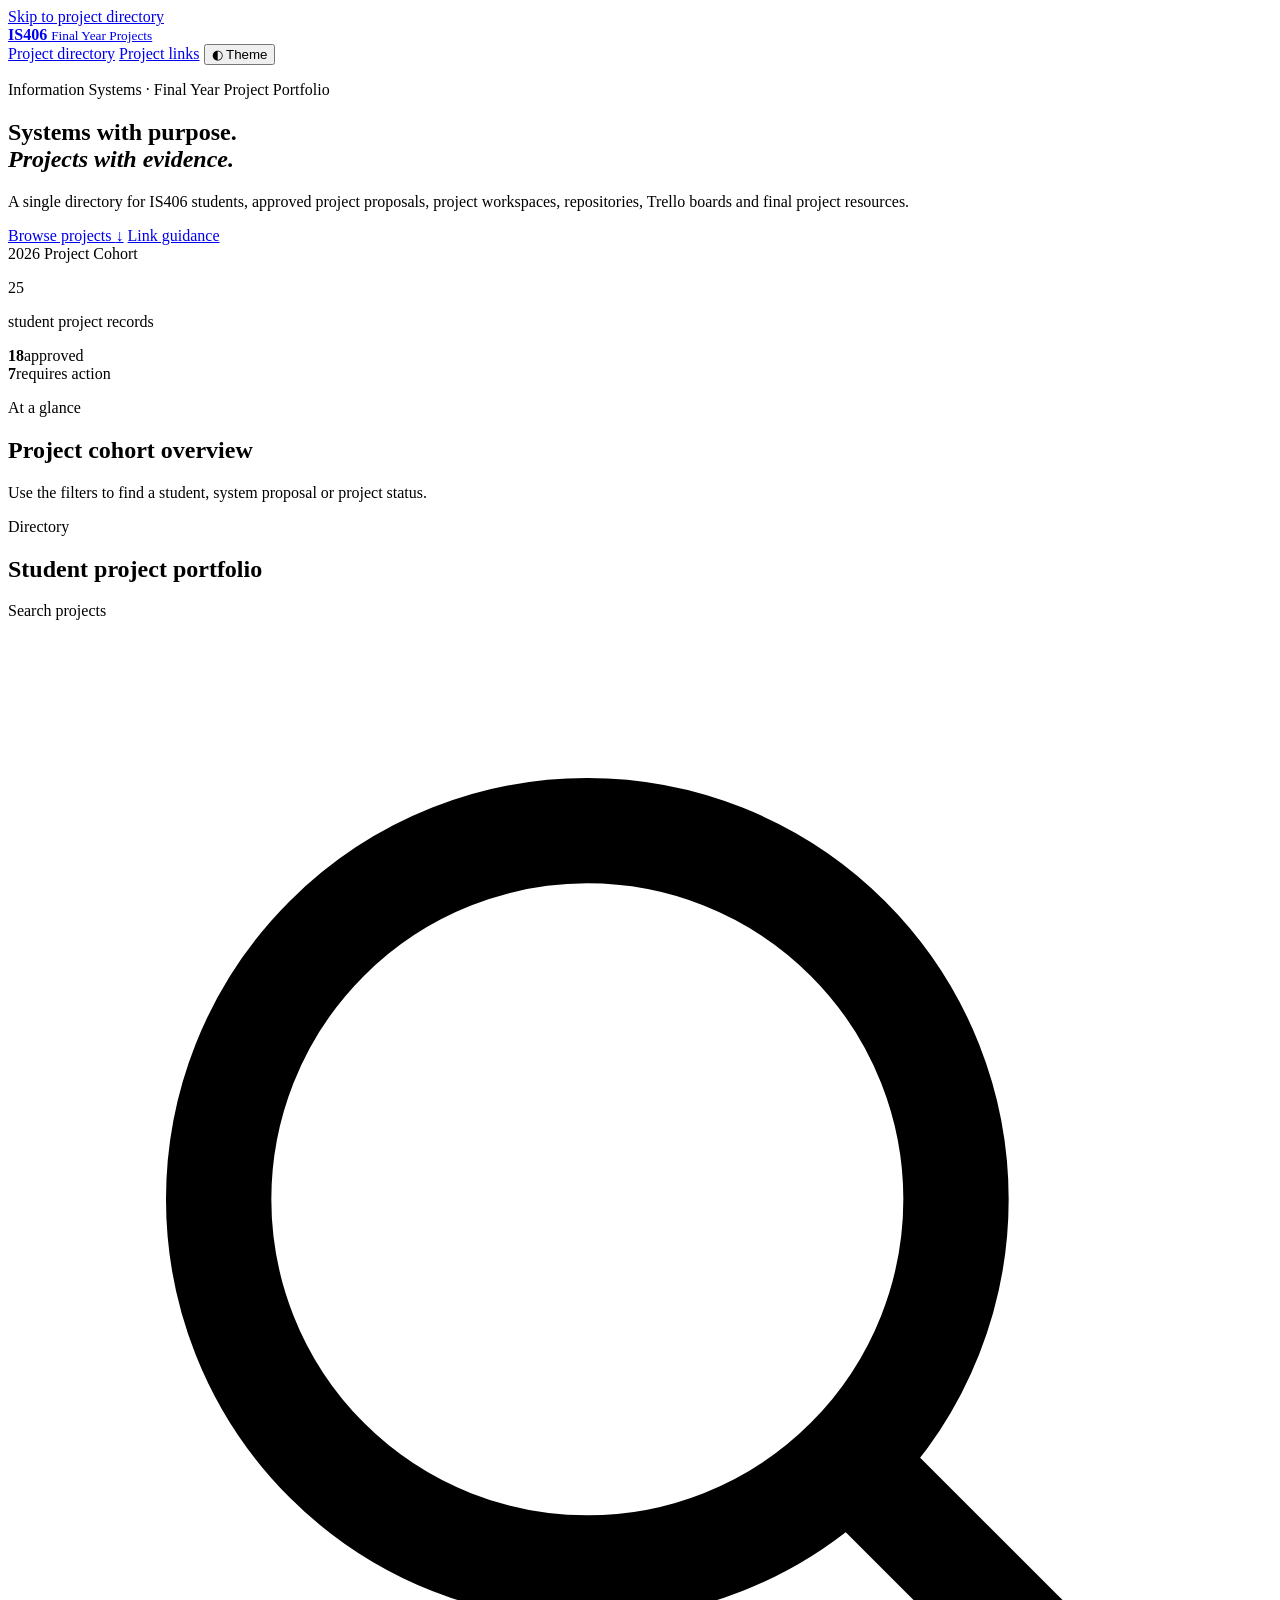
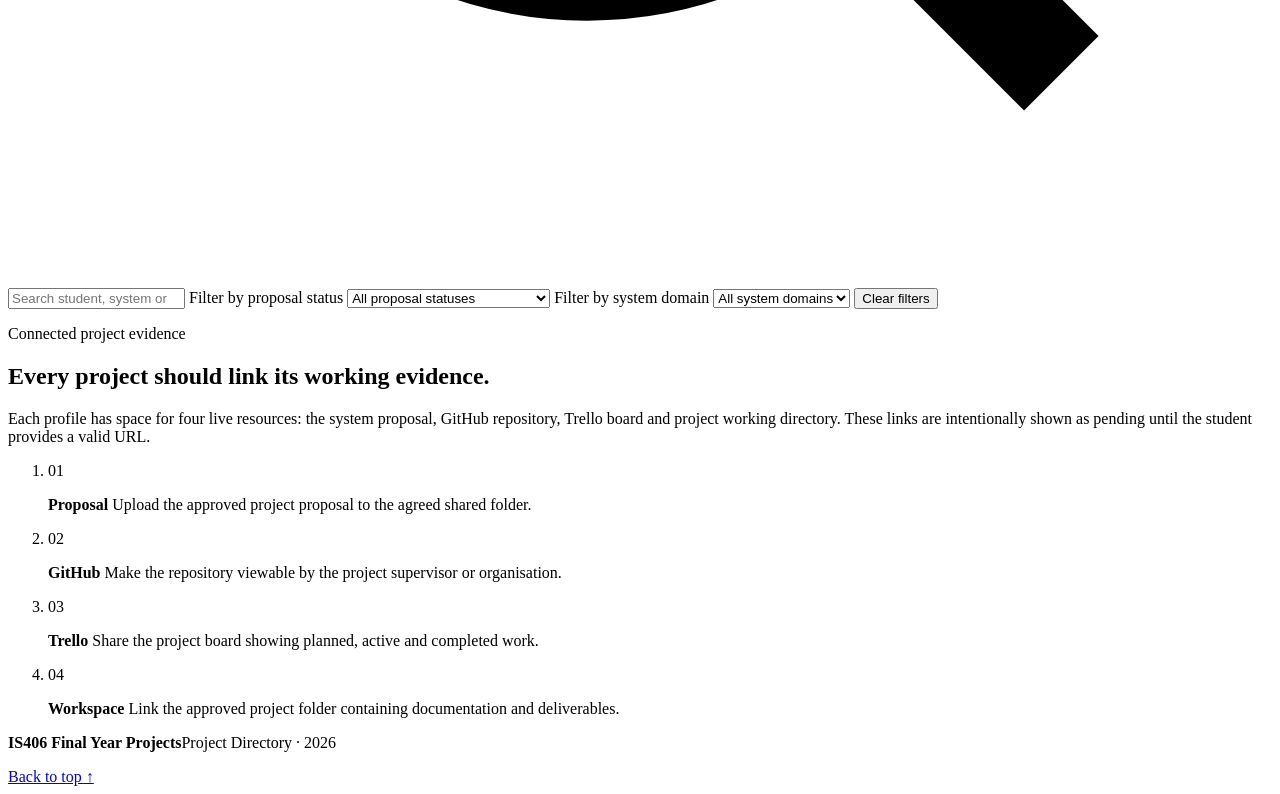
==== index.html @ 3a895352 "Add files via upload" ====
<!doctype html>
<html lang="en">
<head>
  <meta charset="utf-8">
  <meta name="viewport" content="width=device-width, initial-scale=1">
  <meta name="description" content="IS406 Final Year Project Directory — student systems, proposals, repositories and project workspaces.">
  <meta name="theme-color" content="#062b5c">
  <title>IS406 Final Year Projects | Project Directory</title>
  <link rel="stylesheet" href="assets/styles.css">
</head>
<body>
  <a class="skip-link" href="#directory">Skip to project directory</a>

  <header class="site-header" id="top">
    <div class="shell nav-wrap">
      <a class="brand" href="#top" aria-label="IS406 Final Year Projects home">
        <span class="brand-mark" aria-hidden="true"><span></span><span></span><span></span></span>
        <span>
          <strong>IS406</strong>
          <small>Final Year Projects</small>
        </span>
      </a>
      <nav class="nav-links" aria-label="Primary navigation">
        <a href="#directory">Project directory</a>
        <a href="#how-it-works">Project links</a>
        <button class="theme-toggle" id="themeToggle" type="button" aria-label="Switch colour theme" title="Switch colour theme">
          <span class="theme-icon" aria-hidden="true">◐</span>
          <span class="theme-label">Theme</span>
        </button>
      </nav>
    </div>
  </header>

  <main>
    <section class="hero">
      <div class="shell hero-grid">
        <div class="hero-copy">
          <p class="eyebrow">Information Systems · Final Year Project Portfolio</p>
          <h1>Systems with purpose.<br><em>Projects with evidence.</em></h1>
          <p class="hero-text">A single directory for IS406 students, approved project proposals, project workspaces, repositories, Trello boards and final project resources.</p>
          <div class="hero-actions">
            <a class="button button-primary" href="#directory">Browse projects <span aria-hidden="true">↓</span></a>
            <a class="button button-quiet" href="#how-it-works">Link guidance</a>
          </div>
        </div>
        <aside class="hero-panel" aria-label="Directory overview">
          <div class="hero-panel-top">
            <span class="pulse" aria-hidden="true"></span>
            <span>2026 Project Cohort</span>
          </div>
          <p class="hero-number" id="heroTotal">25</p>
          <p class="hero-panel-label">student project records</p>
          <div class="hero-panel-rule"></div>
          <div class="hero-mini-stats">
            <div><strong id="heroApproved">18</strong><span>approved</span></div>
            <div><strong id="heroAction">7</strong><span>requires action</span></div>
          </div>
        </aside>
      </div>
    </section>

    <section class="overview shell" aria-labelledby="overview-heading">
      <div class="section-heading compact-heading">
        <div>
          <p class="eyebrow">At a glance</p>
          <h2 id="overview-heading">Project cohort overview</h2>
        </div>
        <p>Use the filters to find a student, system proposal or project status.</p>
      </div>
      <div class="stat-grid" id="statGrid"></div>
    </section>

    <section class="directory-section" id="directory" aria-labelledby="directory-heading">
      <div class="shell">
        <div class="section-heading">
          <div>
            <p class="eyebrow">Directory</p>
            <h2 id="directory-heading">Student project portfolio</h2>
          </div>
          <p id="resultCount" aria-live="polite"></p>
        </div>

        <div class="controls" role="search" aria-label="Search and filter projects">
          <label class="search-field" for="searchInput">
            <span class="sr-only">Search projects</span>
            <svg aria-hidden="true" viewBox="0 0 24 24" fill="none" stroke="currentColor" stroke-width="2"><circle cx="11" cy="11" r="7"></circle><path d="m20 20-4-4"></path></svg>
            <input id="searchInput" type="search" placeholder="Search student, system or organisation…" autocomplete="off">
          </label>
          <label class="select-field" for="statusFilter">
            <span class="sr-only">Filter by proposal status</span>
            <select id="statusFilter">
              <option value="all">All proposal statuses</option>
              <option value="Approved">Approved</option>
              <option value="Approved · scope confirmation">Approved · scope confirmation</option>
              <option value="Clarification required">Clarification required</option>
              <option value="Reassigned">Reassigned</option>
              <option value="New topic required">New topic required</option>
            </select>
          </label>
          <label class="select-field" for="domainFilter">
            <span class="sr-only">Filter by system domain</span>
            <select id="domainFilter"><option value="all">All system domains</option></select>
          </label>
          <button class="clear-button" type="button" id="clearFilters">Clear filters</button>
        </div>

        <div class="project-grid" id="projectGrid"></div>
        <div class="empty-state" id="emptyState" hidden>
          <div aria-hidden="true">⌕</div>
          <h3>No projects found</h3>
          <p>Try changing your search or clearing the filters.</p>
          <button class="button button-primary" type="button" id="emptyClear">Clear filters</button>
        </div>
      </div>
    </section>

    <section class="link-guidance" id="how-it-works" aria-labelledby="links-heading">
      <div class="shell guidance-grid">
        <div>
          <p class="eyebrow">Connected project evidence</p>
          <h2 id="links-heading">Every project should link its working evidence.</h2>
          <p>Each profile has space for four live resources: the system proposal, GitHub repository, Trello board and project working directory. These links are intentionally shown as pending until the student provides a valid URL.</p>
        </div>
        <ol class="guidance-steps">
          <li><span>01</span><p><strong>Proposal</strong> Upload the approved project proposal to the agreed shared folder.</p></li>
          <li><span>02</span><p><strong>GitHub</strong> Make the repository viewable by the project supervisor or organisation.</p></li>
          <li><span>03</span><p><strong>Trello</strong> Share the project board showing planned, active and completed work.</p></li>
          <li><span>04</span><p><strong>Workspace</strong> Link the approved project folder containing documentation and deliverables.</p></li>
        </ol>
      </div>
    </section>
  </main>

  <footer class="site-footer">
    <div class="shell footer-wrap">
      <p><strong>IS406 Final Year Projects</strong><span>Project Directory · 2026</span></p>
      <a href="#top">Back to top ↑</a>
    </div>
  </footer>

  <dialog class="project-dialog" id="projectDialog" aria-labelledby="dialogTitle">
    <div class="dialog-topbar">
      <button class="dialog-close" id="closeDialog" type="button" aria-label="Close project details">×</button>
    </div>
    <div id="dialogContent"></div>
  </dialog>

  <template id="projectCardTemplate">
    <article class="project-card">
      <div class="card-topline">
        <span class="status-badge"></span>
        <span class="project-domain"></span>
      </div>
      <div class="card-body">
        <p class="student-name"></p>
        <h3 class="project-title"></h3>
        <p class="project-summary"></p>
      </div>
      <div class="card-footer">
        <div class="resource-state"><span class="resource-dot"></span><span class="resource-text"></span></div>
        <button class="project-open" type="button">View project <span aria-hidden="true">→</span></button>
      </div>
    </article>
  </template>

  <script src="assets/projects.js"></script>
  <script src="assets/app.js"></script>
</body>
</html>
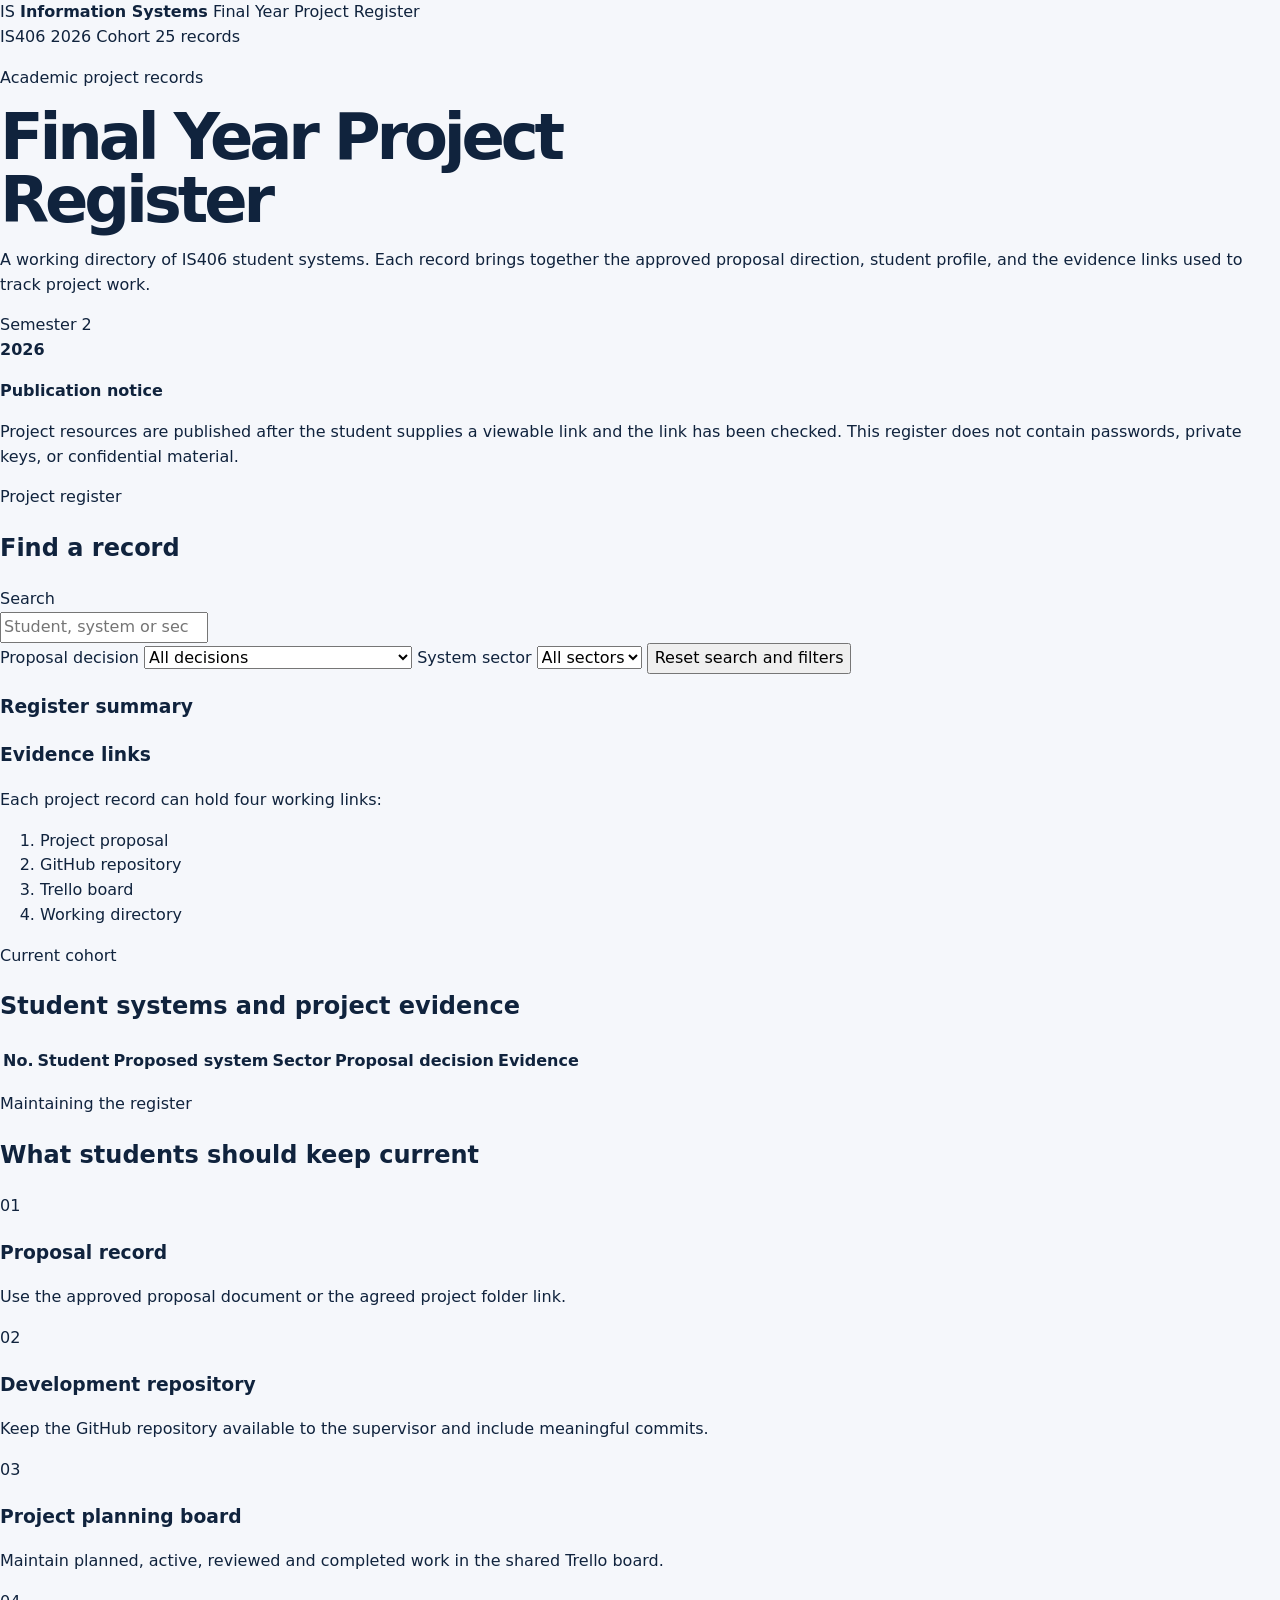
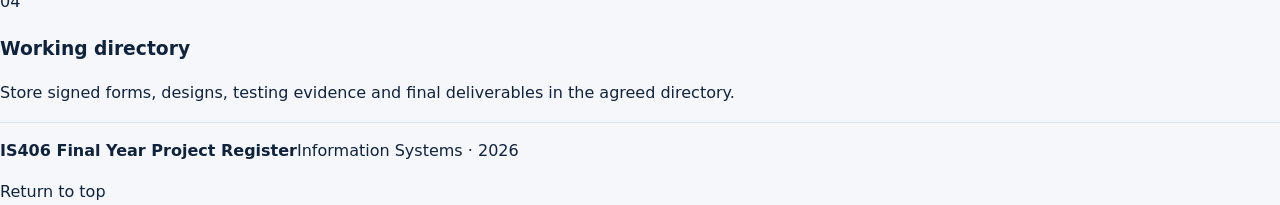
==== commit b634f7a4: "Add files via upload" ====
--- a/index.html
+++ b/index.html
@@ -3,164 +3,183 @@
 <head>
   <meta charset="utf-8">
   <meta name="viewport" content="width=device-width, initial-scale=1">
-  <meta name="description" content="IS406 Final Year Project Directory — student systems, proposals, repositories and project workspaces.">
-  <meta name="theme-color" content="#062b5c">
-  <title>IS406 Final Year Projects | Project Directory</title>
+  <meta name="description" content="IS406 Final Year Project Register — student project proposals, repositories, project boards and working directories.">
+  <meta name="theme-color" content="#12324a">
+  <title>IS406 Final Year Project Register | 2026</title>
   <link rel="stylesheet" href="assets/styles.css">
 </head>
 <body>
-  <a class="skip-link" href="#directory">Skip to project directory</a>
+  <a class="skip-link" href="#project-register">Skip to project register</a>
 
-  <header class="site-header" id="top">
-    <div class="shell nav-wrap">
-      <a class="brand" href="#top" aria-label="IS406 Final Year Projects home">
-        <span class="brand-mark" aria-hidden="true"><span></span><span></span><span></span></span>
-        <span>
-          <strong>IS406</strong>
-          <small>Final Year Projects</small>
+  <header class="masthead" id="top">
+    <div class="page-width masthead-inner">
+      <a class="institution-mark" href="#top" aria-label="IS406 Final Year Project Register home">
+        <span class="mark-monogram" aria-hidden="true">IS</span>
+        <span class="mark-text">
+          <strong>Information Systems</strong>
+          <span>Final Year Project Register</span>
         </span>
       </a>
-      <nav class="nav-links" aria-label="Primary navigation">
-        <a href="#directory">Project directory</a>
-        <a href="#how-it-works">Project links</a>
-        <button class="theme-toggle" id="themeToggle" type="button" aria-label="Switch colour theme" title="Switch colour theme">
-          <span class="theme-icon" aria-hidden="true">◐</span>
-          <span class="theme-label">Theme</span>
-        </button>
-      </nav>
+      <div class="masthead-meta" aria-label="Register information">
+        <span>IS406</span>
+        <span>2026 Cohort</span>
+        <span id="headerRecordCount">25 records</span>
+      </div>
     </div>
   </header>
 
   <main>
-    <section class="hero">
-      <div class="shell hero-grid">
-        <div class="hero-copy">
-          <p class="eyebrow">Information Systems · Final Year Project Portfolio</p>
-          <h1>Systems with purpose.<br><em>Projects with evidence.</em></h1>
-          <p class="hero-text">A single directory for IS406 students, approved project proposals, project workspaces, repositories, Trello boards and final project resources.</p>
-          <div class="hero-actions">
-            <a class="button button-primary" href="#directory">Browse projects <span aria-hidden="true">↓</span></a>
-            <a class="button button-quiet" href="#how-it-works">Link guidance</a>
+    <section class="register-heading" aria-labelledby="page-title">
+      <div class="page-width">
+        <p class="kicker">Academic project records</p>
+        <div class="heading-line">
+          <div>
+            <h1 id="page-title">Final Year Project Register</h1>
+            <p class="intro">A working directory of IS406 student systems. Each record brings together the approved proposal direction, student profile, and the evidence links used to track project work.</p>
           </div>
-        </div>
-        <aside class="hero-panel" aria-label="Directory overview">
-          <div class="hero-panel-top">
-            <span class="pulse" aria-hidden="true"></span>
-            <span>2026 Project Cohort</span>
-          </div>
-          <p class="hero-number" id="heroTotal">25</p>
-          <p class="hero-panel-label">student project records</p>
-          <div class="hero-panel-rule"></div>
-          <div class="hero-mini-stats">
-            <div><strong id="heroApproved">18</strong><span>approved</span></div>
-            <div><strong id="heroAction">7</strong><span>requires action</span></div>
-          </div>
-        </aside>
-      </div>
-    </section>
-
-    <section class="overview shell" aria-labelledby="overview-heading">
-      <div class="section-heading compact-heading">
-        <div>
-          <p class="eyebrow">At a glance</p>
-          <h2 id="overview-heading">Project cohort overview</h2>
-        </div>
-        <p>Use the filters to find a student, system proposal or project status.</p>
-      </div>
-      <div class="stat-grid" id="statGrid"></div>
-    </section>
-
-    <section class="directory-section" id="directory" aria-labelledby="directory-heading">
-      <div class="shell">
-        <div class="section-heading">
-          <div>
-            <p class="eyebrow">Directory</p>
-            <h2 id="directory-heading">Student project portfolio</h2>
-          </div>
-          <p id="resultCount" aria-live="polite"></p>
-        </div>
-
-        <div class="controls" role="search" aria-label="Search and filter projects">
-          <label class="search-field" for="searchInput">
-            <span class="sr-only">Search projects</span>
-            <svg aria-hidden="true" viewBox="0 0 24 24" fill="none" stroke="currentColor" stroke-width="2"><circle cx="11" cy="11" r="7"></circle><path d="m20 20-4-4"></path></svg>
-            <input id="searchInput" type="search" placeholder="Search student, system or organisation…" autocomplete="off">
-          </label>
-          <label class="select-field" for="statusFilter">
-            <span class="sr-only">Filter by proposal status</span>
-            <select id="statusFilter">
-              <option value="all">All proposal statuses</option>
-              <option value="Approved">Approved</option>
-              <option value="Approved · scope confirmation">Approved · scope confirmation</option>
-              <option value="Clarification required">Clarification required</option>
-              <option value="Reassigned">Reassigned</option>
-              <option value="New topic required">New topic required</option>
-            </select>
-          </label>
-          <label class="select-field" for="domainFilter">
-            <span class="sr-only">Filter by system domain</span>
-            <select id="domainFilter"><option value="all">All system domains</option></select>
-          </label>
-          <button class="clear-button" type="button" id="clearFilters">Clear filters</button>
-        </div>
-
-        <div class="project-grid" id="projectGrid"></div>
-        <div class="empty-state" id="emptyState" hidden>
-          <div aria-hidden="true">⌕</div>
-          <h3>No projects found</h3>
-          <p>Try changing your search or clearing the filters.</p>
-          <button class="button button-primary" type="button" id="emptyClear">Clear filters</button>
+          <p class="register-period">Semester 2<br><strong>2026</strong></p>
         </div>
       </div>
     </section>
 
-    <section class="link-guidance" id="how-it-works" aria-labelledby="links-heading">
-      <div class="shell guidance-grid">
+    <section class="register-notice" aria-label="Publication notice">
+      <div class="page-width notice-inner">
+        <strong>Publication notice</strong>
+        <p>Project resources are published after the student supplies a viewable link and the link has been checked. This register does not contain passwords, private keys, or confidential material.</p>
+      </div>
+    </section>
+
+    <section class="work-area page-width" id="project-register" aria-labelledby="register-title">
+      <aside class="register-tools" aria-labelledby="find-record-title">
+        <div class="tool-heading">
+          <p class="kicker">Project register</p>
+          <h2 id="find-record-title">Find a record</h2>
+        </div>
+
+        <label class="field-label" for="searchInput">Search</label>
+        <div class="search-control">
+          <input id="searchInput" type="search" placeholder="Student, system or sector" autocomplete="off">
+        </div>
+
+        <label class="field-label" for="statusFilter">Proposal decision</label>
+        <select id="statusFilter">
+          <option value="all">All decisions</option>
+          <option value="Approved">Approved</option>
+          <option value="Approved · scope confirmation">Approved · scope confirmation</option>
+          <option value="Clarification required">Clarification required</option>
+          <option value="Reassigned">Reassigned</option>
+          <option value="New topic required">New topic required</option>
+        </select>
+
+        <label class="field-label" for="domainFilter">System sector</label>
+        <select id="domainFilter"><option value="all">All sectors</option></select>
+
+        <button class="text-button" id="clearFilters" type="button">Reset search and filters</button>
+
+        <section class="register-summary" aria-labelledby="summary-title">
+          <h3 id="summary-title">Register summary</h3>
+          <dl id="summaryList"></dl>
+        </section>
+
+        <section class="evidence-key" aria-labelledby="evidence-title">
+          <h3 id="evidence-title">Evidence links</h3>
+          <p>Each project record can hold four working links:</p>
+          <ol>
+            <li>Project proposal</li>
+            <li>GitHub repository</li>
+            <li>Trello board</li>
+            <li>Working directory</li>
+          </ol>
+        </section>
+      </aside>
+
+      <section class="register-content" aria-labelledby="register-title">
+        <div class="register-content-head">
+          <div>
+            <p class="kicker">Current cohort</p>
+            <h2 id="register-title">Student systems and project evidence</h2>
+          </div>
+          <p id="resultCount" class="record-count" aria-live="polite"></p>
+        </div>
+
+        <div class="table-scroll" tabindex="0" aria-label="Scrollable student project register">
+          <table class="project-table">
+            <thead>
+              <tr>
+                <th scope="col" class="col-no">No.</th>
+                <th scope="col">Student</th>
+                <th scope="col">Proposed system</th>
+                <th scope="col">Sector</th>
+                <th scope="col">Proposal decision</th>
+                <th scope="col" class="col-evidence">Evidence</th>
+                <th scope="col"><span class="sr-only">Open record</span></th>
+              </tr>
+            </thead>
+            <tbody id="projectRows"></tbody>
+          </table>
+        </div>
+
+        <div class="empty-state" id="emptyState" hidden>
+          <h3>No matching project record</h3>
+          <p>Try another search term or reset the register filters.</p>
+          <button class="text-button" id="emptyClear" type="button">Reset search and filters</button>
+        </div>
+      </section>
+    </section>
+
+    <section class="submission-guidance" aria-labelledby="guidance-title">
+      <div class="page-width guidance-layout">
         <div>
-          <p class="eyebrow">Connected project evidence</p>
-          <h2 id="links-heading">Every project should link its working evidence.</h2>
-          <p>Each profile has space for four live resources: the system proposal, GitHub repository, Trello board and project working directory. These links are intentionally shown as pending until the student provides a valid URL.</p>
+          <p class="kicker">Maintaining the register</p>
+          <h2 id="guidance-title">What students should keep current</h2>
         </div>
-        <ol class="guidance-steps">
-          <li><span>01</span><p><strong>Proposal</strong> Upload the approved project proposal to the agreed shared folder.</p></li>
-          <li><span>02</span><p><strong>GitHub</strong> Make the repository viewable by the project supervisor or organisation.</p></li>
-          <li><span>03</span><p><strong>Trello</strong> Share the project board showing planned, active and completed work.</p></li>
-          <li><span>04</span><p><strong>Workspace</strong> Link the approved project folder containing documentation and deliverables.</p></li>
-        </ol>
+        <div class="guidance-list">
+          <article>
+            <span>01</span>
+            <div><h3>Proposal record</h3><p>Use the approved proposal document or the agreed project folder link.</p></div>
+          </article>
+          <article>
+            <span>02</span>
+            <div><h3>Development repository</h3><p>Keep the GitHub repository available to the supervisor and include meaningful commits.</p></div>
+          </article>
+          <article>
+            <span>03</span>
+            <div><h3>Project planning board</h3><p>Maintain planned, active, reviewed and completed work in the shared Trello board.</p></div>
+          </article>
+          <article>
+            <span>04</span>
+            <div><h3>Working directory</h3><p>Store signed forms, designs, testing evidence and final deliverables in the agreed directory.</p></div>
+          </article>
+        </div>
       </div>
     </section>
   </main>
 
   <footer class="site-footer">
-    <div class="shell footer-wrap">
-      <p><strong>IS406 Final Year Projects</strong><span>Project Directory · 2026</span></p>
-      <a href="#top">Back to top ↑</a>
+    <div class="page-width footer-inner">
+      <p><strong>IS406 Final Year Project Register</strong><span>Information Systems · 2026</span></p>
+      <a href="#top">Return to top</a>
     </div>
   </footer>
 
-  <dialog class="project-dialog" id="projectDialog" aria-labelledby="dialogTitle">
-    <div class="dialog-topbar">
-      <button class="dialog-close" id="closeDialog" type="button" aria-label="Close project details">×</button>
+  <dialog id="projectDialog" class="record-dialog" aria-labelledby="dialogTitle">
+    <div class="dialog-bar">
+      <p>IS406 project record</p>
+      <button id="closeDialog" type="button" aria-label="Close project record">Close</button>
     </div>
     <div id="dialogContent"></div>
   </dialog>
 
-  <template id="projectCardTemplate">
-    <article class="project-card">
-      <div class="card-topline">
-        <span class="status-badge"></span>
-        <span class="project-domain"></span>
-      </div>
-      <div class="card-body">
-        <p class="student-name"></p>
-        <h3 class="project-title"></h3>
-        <p class="project-summary"></p>
-      </div>
-      <div class="card-footer">
-        <div class="resource-state"><span class="resource-dot"></span><span class="resource-text"></span></div>
-        <button class="project-open" type="button">View project <span aria-hidden="true">→</span></button>
-      </div>
-    </article>
+  <template id="projectRowTemplate">
+    <tr>
+      <td class="record-number"></td>
+      <td><button class="student-link" type="button"><span class="student-name"></span><span class="student-bio"></span></button></td>
+      <td><button class="system-link" type="button"><span class="project-title"></span><span class="project-summary"></span></button></td>
+      <td class="project-domain"></td>
+      <td><span class="status-label"></span></td>
+      <td class="evidence-cell"><span class="evidence-count"></span></td>
+      <td class="open-cell"><button class="open-record" type="button">Open<span aria-hidden="true">→</span></button></td>
+    </tr>
   </template>
 
   <script src="assets/projects.js"></script>
--- a/assets/styles.css
+++ b/assets/styles.css
@@ -0,0 +1,154 @@
+:root {
+  --ink: #10233d;
+  --ink-soft: #52647a;
+  --muted: #718198;
+  --paper: #ffffff;
+  --canvas: #f5f7fb;
+  --canvas-deep: #edf1f7;
+  --line: #dce4ee;
+  --navy: #062b5c;
+  --navy-2: #0c3d78;
+  --blue: #1774d1;
+  --gold: #eeb84f;
+  --gold-pale: #fff6df;
+  --mint: #dff5eb;
+  --mint-ink: #126546;
+  --violet-pale: #ede9ff;
+  --violet-ink: #5037aa;
+  --amber-pale: #fff0cf;
+  --amber-ink: #9a5a00;
+  --rose-pale: #fde8eb;
+  --rose-ink: #a1263d;
+  --shadow: 0 18px 55px rgba(19, 42, 77, .12);
+  --radius-lg: 24px;
+  --radius: 16px;
+  --shell: min(1180px, calc(100% - 48px));
+}
+
+:root[data-theme="dark"] {
+  --ink: #eaf1fa;
+  --ink-soft: #adbed2;
+  --muted: #8fa1b8;
+  --paper: #13233a;
+  --canvas: #0d1929;
+  --canvas-deep: #102035;
+  --line: #29415d;
+  --navy: #062b5c;
+  --navy-2: #174d91;
+  --blue: #61adff;
+  --gold: #f4c95d;
+  --gold-pale: #372c11;
+  --mint: #153f32;
+  --mint-ink: #83e6bd;
+  --violet-pale: #312b5e;
+  --violet-ink: #c1b7ff;
+  --amber-pale: #49330e;
+  --amber-ink: #ffd27b;
+  --rose-pale: #4c1d29;
+  --rose-ink: #ffb2bd;
+  --shadow: 0 18px 55px rgba(0, 0, 0, .3);
+}
+
+* { box-sizing: border-box; }
+html { scroll-behavior: smooth; }
+body { margin: 0; font-family: Inter, ui-sans-serif, system-ui, -apple-system, BlinkMacSystemFont, "Segoe UI", sans-serif; color: var(--ink); background: var(--canvas); line-height: 1.55; }
+a { color: inherit; text-decoration: none; }
+button, input, select { font: inherit; }
+button { cursor: pointer; }
+.shell { width: var(--shell); margin-inline: auto; }
+.sr-only { position: absolute; width: 1px; height: 1px; padding: 0; margin: -1px; overflow: hidden; clip: rect(0,0,0,0); white-space: nowrap; border: 0; }
+.skip-link { position: fixed; left: 16px; top: -60px; z-index: 100; padding: 9px 14px; border-radius: 8px; background: var(--gold); color: #1d2430; font-weight: 800; transition: top .15s ease; }
+.skip-link:focus { top: 16px; }
+
+.site-header { background: color-mix(in srgb, var(--paper) 93%, transparent); backdrop-filter: blur(14px); border-bottom: 1px solid color-mix(in srgb, var(--line) 86%, transparent); position: sticky; top: 0; z-index: 25; }
+.nav-wrap { min-height: 76px; display: flex; align-items: center; justify-content: space-between; gap: 24px; }
+.brand { display: inline-flex; align-items: center; gap: 12px; color: var(--navy); }
+:root[data-theme="dark"] .brand { color: var(--ink); }
+.brand strong { display: block; font-size: 1.06rem; letter-spacing: -.03em; line-height: 1.05; }
+.brand small { display: block; color: var(--muted); font-size: .68rem; font-weight: 700; letter-spacing: .08em; text-transform: uppercase; margin-top: 4px; }
+.brand-mark { display: grid; grid-template-columns: repeat(3, 7px); align-items: end; gap: 3px; width: 30px; height: 31px; padding: 3px; border: 2px solid currentColor; border-radius: 7px; }
+.brand-mark span { display: block; background: var(--gold); border-radius: 2px; }
+.brand-mark span:nth-child(1) { height: 9px; }.brand-mark span:nth-child(2) { height: 16px; }.brand-mark span:nth-child(3) { height: 22px; }
+.nav-links { display: flex; align-items: center; gap: 26px; font-size: .9rem; font-weight: 700; color: var(--ink-soft); }
+.nav-links > a:hover { color: var(--blue); }
+.theme-toggle { border: 1px solid var(--line); border-radius: 999px; padding: 8px 12px; display: inline-flex; gap: 7px; align-items: center; background: var(--paper); color: var(--ink); font-size: .82rem; font-weight: 800; }
+.theme-toggle:hover { border-color: var(--blue); }
+.theme-icon { font-size: 1.05rem; line-height: 1; }
+
+.hero { background: linear-gradient(122deg, #062b5c 0%, #0c3c7a 58%, #165f9f 100%); color: #fff; overflow: hidden; position: relative; }
+.hero::after { content:""; position:absolute; width: 680px; height: 680px; right: -210px; top: -390px; border: 1px solid rgba(255,255,255,.18); border-radius: 50%; box-shadow: 0 0 0 68px rgba(255,255,255,.04), 0 0 0 138px rgba(255,255,255,.025); pointer-events: none; }
+.hero-grid { min-height: 450px; padding: 82px 0 72px; position: relative; z-index: 1; display: grid; grid-template-columns: 1.35fr .65fr; gap: 76px; align-items: center; }
+.eyebrow { margin: 0 0 13px; color: var(--blue); text-transform: uppercase; font-size: .72rem; line-height: 1.25; letter-spacing: .13em; font-weight: 900; }
+.hero .eyebrow { color: #b9dbff; }
+h1, h2, h3, p { overflow-wrap: anywhere; }
+h1 { margin: 0; max-width: 745px; font-size: clamp(2.45rem, 5vw, 4.65rem); letter-spacing: -.065em; line-height: .98; font-weight: 800; }
+h1 em { color: #f7d87e; font-style: normal; }
+.hero-text { color: #d9e9f8; max-width: 650px; margin: 26px 0 30px; font-size: 1.08rem; }
+.hero-actions { display: flex; gap: 12px; flex-wrap: wrap; }
+.button { display: inline-flex; align-items: center; justify-content: center; gap: 10px; border-radius: 10px; padding: 12px 17px; font-weight: 800; border: 1px solid transparent; transition: transform .15s ease, box-shadow .15s ease, border .15s ease; }
+.button:hover { transform: translateY(-2px); }
+.button-primary { color: #162638; background: var(--gold); box-shadow: 0 8px 24px rgba(0,0,0,.17); }
+.button-quiet { color: #fff; border-color: rgba(255,255,255,.34); background: rgba(255,255,255,.09); }
+.button-quiet:hover { border-color: #fff; }
+.hero-panel { border: 1px solid rgba(255,255,255,.22); padding: 24px 25px; border-radius: var(--radius-lg); background: linear-gradient(140deg, rgba(255,255,255,.13), rgba(255,255,255,.04)); box-shadow: 0 28px 70px rgba(0,20,53,.25); }
+.hero-panel-top { display: flex; align-items: center; gap: 8px; color: #d5e7f9; font-weight: 800; font-size: .8rem; letter-spacing: .05em; text-transform: uppercase; }
+.pulse { width: 8px; height: 8px; background: #8ce2bb; border-radius: 50%; box-shadow: 0 0 0 5px rgba(140,226,187,.15); }
+.hero-number { font-size: 4.1rem; font-weight: 800; letter-spacing: -.07em; margin: 20px 0 -8px; line-height: 1; }
+.hero-panel-label { margin: 0; color: #d5e7f9; font-size: .92rem; }
+.hero-panel-rule { height: 1px; background: rgba(255,255,255,.23); margin: 23px 0 17px; }
+.hero-mini-stats { display: grid; grid-template-columns: 1fr 1fr; gap: 16px; }
+.hero-mini-stats strong { display: block; font-size: 1.35rem; letter-spacing: -.04em; }
+.hero-mini-stats span { display: block; font-size: .77rem; color: #d5e7f9; }
+
+.overview { padding: 75px 0; }
+.section-heading { display: flex; align-items: flex-end; justify-content: space-between; gap: 26px; margin-bottom: 28px; }
+.section-heading h2 { margin: 0; font-size: clamp(1.6rem, 2.7vw, 2.32rem); letter-spacing: -.055em; line-height: 1.05; }
+.section-heading > p { color: var(--ink-soft); font-size: .94rem; margin: 0; max-width: 300px; text-align: right; }
+.compact-heading { margin-bottom: 22px; }
+.stat-grid { display: grid; grid-template-columns: repeat(4, 1fr); gap: 14px; }
+.stat-card { background: var(--paper); border: 1px solid var(--line); border-radius: var(--radius); padding: 21px; min-height: 132px; box-shadow: 0 5px 18px rgba(19,42,77,.03); }
+.stat-card strong { display: block; font-size: 2rem; letter-spacing: -.06em; line-height: 1; color: var(--navy); }
+:root[data-theme="dark"] .stat-card strong { color: #a9d5ff; }
+.stat-card span { display: block; margin-top: 10px; font-weight: 800; font-size: .9rem; }
+.stat-card small { display: block; margin-top: 2px; color: var(--muted); font-size: .75rem; }
+
+.directory-section { padding: 73px 0 82px; border-top: 1px solid var(--line); background: var(--canvas-deep); }
+.controls { display: grid; grid-template-columns: minmax(250px, 1fr) 205px 205px auto; gap: 10px; margin-bottom: 27px; }
+.search-field, .select-field { height: 49px; border: 1px solid var(--line); background: var(--paper); border-radius: 10px; display: flex; align-items: center; padding: 0 13px; color: var(--muted); }
+.search-field:focus-within, .select-field:focus-within { border-color: var(--blue); box-shadow: 0 0 0 4px color-mix(in srgb, var(--blue) 13%, transparent); }
+.search-field svg { width: 19px; flex: 0 0 auto; margin-right: 9px; }
+.search-field input, .select-field select { color: var(--ink); min-width: 0; width: 100%; height: 100%; border: 0; outline: none; background: transparent; font-size: .9rem; }
+.select-field { padding: 0 8px 0 12px; }
+.clear-button { height: 49px; padding: 0 15px; color: var(--ink-soft); background: transparent; border: 1px solid transparent; font-weight: 800; font-size: .84rem; border-radius: 10px; }
+.clear-button:hover { border-color: var(--line); background: var(--paper); color: var(--blue); }
+.project-grid { display: grid; grid-template-columns: repeat(3, 1fr); gap: 16px; }
+.project-card { min-height: 305px; background: var(--paper); border: 1px solid var(--line); border-radius: var(--radius); display: flex; flex-direction: column; overflow: hidden; box-shadow: 0 5px 22px rgba(19,42,77,.035); transition: transform .18s ease, box-shadow .18s ease, border .18s ease; }
+.project-card:hover { transform: translateY(-4px); border-color: color-mix(in srgb, var(--blue) 42%, var(--line)); box-shadow: var(--shadow); }
+.card-topline { padding: 16px 17px 0; display: flex; gap: 9px; align-items: center; justify-content: space-between; }
+.status-badge { display: inline-flex; width: fit-content; align-items: center; padding: 5px 8px; border-radius: 999px; font-size: .67rem; font-weight: 900; letter-spacing: .01em; background: var(--mint); color: var(--mint-ink); }
+.status-approved { background: var(--mint); color: var(--mint-ink); }
+.status-approved-scope-confirmation { background: var(--amber-pale); color: var(--amber-ink); }
+.status-clarification-required { background: var(--violet-pale); color: var(--violet-ink); }
+.status-reassigned { background: var(--gold-pale); color: #915f00; }
+.status-new-topic-required { background: var(--rose-pale); color: var(--rose-ink); }
+.project-domain { color: var(--muted); font-size: .68rem; text-align: right; font-weight: 800; max-width: 48%; }
+.card-body { padding: 17px; flex: 1; }
+.student-name { margin: 0 0 8px; color: var(--ink-soft); font-size: .78rem; font-weight: 900; letter-spacing: .02em; }
+.project-title { margin: 0; font-size: 1.08rem; line-height: 1.2; letter-spacing: -.03em; }
+.project-summary { margin: 13px 0 0; color: var(--ink-soft); font-size: .86rem; line-height: 1.53; }
+.card-footer { padding: 13px 17px; border-top: 1px solid var(--line); display: flex; align-items: center; justify-content: space-between; gap: 10px; }
+.resource-state { display: inline-flex; align-items: center; gap: 7px; color: var(--muted); font-size: .72rem; font-weight: 800; }
+.resource-dot { width: 7px; height: 7px; border-radius: 50%; background: #b2bdc9; }.resource-dot.linked { background: #46bc89; box-shadow: 0 0 0 4px color-mix(in srgb, #46bc89 16%, transparent); }
+.project-open { display: inline-flex; align-items: center; gap: 6px; color: var(--blue); font-weight: 900; background: transparent; border: 0; padding: 4px 0; font-size: .78rem; }.project-open:hover { color: var(--navy); }
+.empty-state { margin: 30px auto 0; text-align: center; max-width: 440px; padding: 52px 28px; background: var(--paper); border: 1px dashed var(--line); border-radius: var(--radius); }.empty-state > div { color: var(--blue); font-size: 2.2rem; }.empty-state h3 { margin: 8px 0 3px; }.empty-state p { color: var(--ink-soft); margin: 0 0 19px; }.empty-state .button { border: 0; }
+
+.link-guidance { padding: 84px 0; background: var(--paper); }
+.guidance-grid { display: grid; grid-template-columns: 1fr 1fr; gap: 85px; align-items: start; }.guidance-grid h2 { margin: 0; font-size: clamp(1.75rem, 3vw, 2.65rem); letter-spacing: -.055em; line-height: 1.06; }.guidance-grid > div > p:last-child { max-width: 600px; color: var(--ink-soft); margin: 18px 0 0; }
+.guidance-steps { list-style: none; margin: 0; padding: 0; border-top: 1px solid var(--line); }.guidance-steps li { display: grid; grid-template-columns: 44px 1fr; gap: 14px; padding: 17px 0; border-bottom: 1px solid var(--line); }.guidance-steps span { color: var(--gold); font-weight: 900; font-size: .8rem; }.guidance-steps p { margin: 0; color: var(--ink-soft); font-size: .9rem; }.guidance-steps strong { color: var(--ink); }
+.site-footer { border-top: 1px solid var(--line); background: var(--canvas); }.footer-wrap { min-height: 89px; display: flex; align-items: center; justify-content: space-between; gap: 25px; font-size: .84rem; }.footer-wrap p { margin: 0; display: flex; gap: 8px; color: var(--muted); }.footer-wrap p strong { color: var(--ink); }.footer-wrap a { font-weight: 800; color: var(--blue); }
+
+.project-dialog { color: var(--ink); width: min(800px, calc(100% - 34px)); max-height: min(85vh, 720px); overflow: auto; padding: 0; border: 1px solid var(--line); border-radius: 20px; background: var(--paper); box-shadow: 0 40px 90px rgba(0,0,0,.35); }.project-dialog::backdrop { background: rgba(4,20,43,.62); backdrop-filter: blur(3px); }.dialog-topbar { position: sticky; top: 0; z-index: 2; display: flex; justify-content: flex-end; height: 0; }.dialog-close { margin: 13px 13px 0 0; display: grid; place-items: center; width: 34px; height: 34px; border: 1px solid var(--line); border-radius: 50%; background: var(--paper); color: var(--ink); font-size: 1.5rem; line-height: 1; box-shadow: 0 3px 8px rgba(0,0,0,.09); }.dialog-close:hover { border-color: var(--blue); color: var(--blue); }.dialog-hero { padding: 38px 42px 29px; background: linear-gradient(115deg, color-mix(in srgb, var(--navy) 13%, var(--paper)), var(--paper)); display: flex; align-items: flex-start; gap: 17px; border-bottom: 1px solid var(--line); }.avatar { flex: 0 0 auto; display: grid; place-items: center; width: 51px; height: 51px; border-radius: 15px; background: var(--navy); color: #fff; font-size: .9rem; font-weight: 900; letter-spacing: .04em; }.dialog-student { margin: 0 0 2px; color: var(--ink-soft); font-size: .85rem; font-weight: 900; }.dialog-bio { margin: 0 0 8px; color: var(--muted); font-size: .74rem; font-weight: 700; }.dialog-hero h2 { margin: 0; font-size: clamp(1.35rem, 2.5vw, 2rem); letter-spacing: -.05em; line-height: 1.08; padding-right: 16px; }.dialog-tags { display: flex; flex-wrap: wrap; gap: 8px; margin-top: 13px; align-items: center; }.dialog-tags > span:last-child { font-size: .76rem; color: var(--muted); font-weight: 800; }.dialog-grid { display: grid; grid-template-columns: 1fr 1fr; gap: 0; border-bottom: 1px solid var(--line); }.dialog-grid section { padding: 25px 42px; }.dialog-grid section + section { border-left: 1px solid var(--line); }.detail-kicker { margin: 0 0 7px; font-size: .68rem; color: var(--muted); font-weight: 900; text-transform: uppercase; letter-spacing: .11em; }.detail-copy { margin: 0; color: var(--ink-soft); font-size: .93rem; }.project-note { margin: 25px 42px 0; padding: 19px 20px; border-radius: 12px; background: color-mix(in srgb, var(--blue) 7%, var(--paper)); border-left: 3px solid var(--blue); }.project-note p:last-child { margin: 0; color: var(--ink-soft); font-size: .91rem; }.resources-section { padding: 31px 42px 35px; }.resources-heading { display: flex; justify-content: space-between; align-items: flex-start; }.resources-heading > div > p:last-child { color: var(--muted); margin: 0; font-size: .83rem; }.resources-heading strong { color: var(--ink); }.resource-grid { display: grid; grid-template-columns: repeat(2, 1fr); gap: 10px; margin-top: 17px; }.resource-link { min-height: 52px; padding: 12px 13px; border-radius: 10px; display: grid; grid-template-columns: 19px 1fr auto; gap: 8px; align-items: center; border: 1px solid var(--line); font-size: .84rem; font-weight: 900; }.resource-link svg { width: 18px; height: 18px; fill: none; stroke: currentColor; stroke-width: 1.7; stroke-linecap: round; stroke-linejoin: round; }.resource-link small { color: var(--muted); font-size: .69rem; font-weight: 800; }.resource-live { color: var(--blue); background: color-mix(in srgb, var(--blue) 6%, var(--paper)); border-color: color-mix(in srgb, var(--blue) 30%, var(--line)); }.resource-live:hover { background: color-mix(in srgb, var(--blue) 12%, var(--paper)); }.resource-pending { color: var(--ink-soft); background: var(--canvas); }.dialog-helper { margin: 0 42px 35px; color: var(--muted); font-size: .75rem; }
+
+@media (max-width: 960px) { .hero-grid { gap: 38px; }.project-grid { grid-template-columns: repeat(2, 1fr); }.controls { grid-template-columns: 1fr 1fr 1fr auto; }.guidance-grid { gap: 45px; }.stat-grid { grid-template-columns: repeat(2, 1fr); } }
+@media (max-width: 710px) { :root { --shell: min(100% - 32px, 1180px); }.nav-wrap { min-height: 67px; }.nav-links { gap: 12px; }.nav-links > a { display: none; }.theme-label { display: none; }.hero-grid { padding: 61px 0 55px; grid-template-columns: 1fr; gap: 35px; }.hero-panel { max-width: 390px; }.section-heading { align-items: flex-start; flex-direction: column; gap: 9px; }.section-heading > p { max-width: none; text-align: left; }.overview, .link-guidance { padding: 57px 0; }.directory-section { padding: 56px 0 62px; }.controls { grid-template-columns: 1fr; }.clear-button { width: fit-content; }.project-grid { grid-template-columns: 1fr; }.project-card { min-height: 272px; }.guidance-grid { grid-template-columns: 1fr; gap: 35px; }.footer-wrap { min-height: 100px; align-items: flex-start; justify-content: center; flex-direction: column; padding: 23px 0; }.footer-wrap p { flex-direction: column; gap: 0; }.dialog-hero { padding: 35px 22px 24px; }.dialog-grid { grid-template-columns: 1fr; }.dialog-grid section { padding: 22px; }.dialog-grid section + section { border-left: 0; border-top: 1px solid var(--line); }.project-note { margin: 22px 22px 0; }.resources-section { padding: 27px 22px; }.resource-grid { grid-template-columns: 1fr; }.dialog-helper { margin: 0 22px 28px; } }
+@media (max-width: 420px) { h1 { font-size: 2.32rem; }.stat-grid { grid-template-columns: 1fr; }.hero-number { font-size: 3.4rem; }.project-domain { display: none; } }
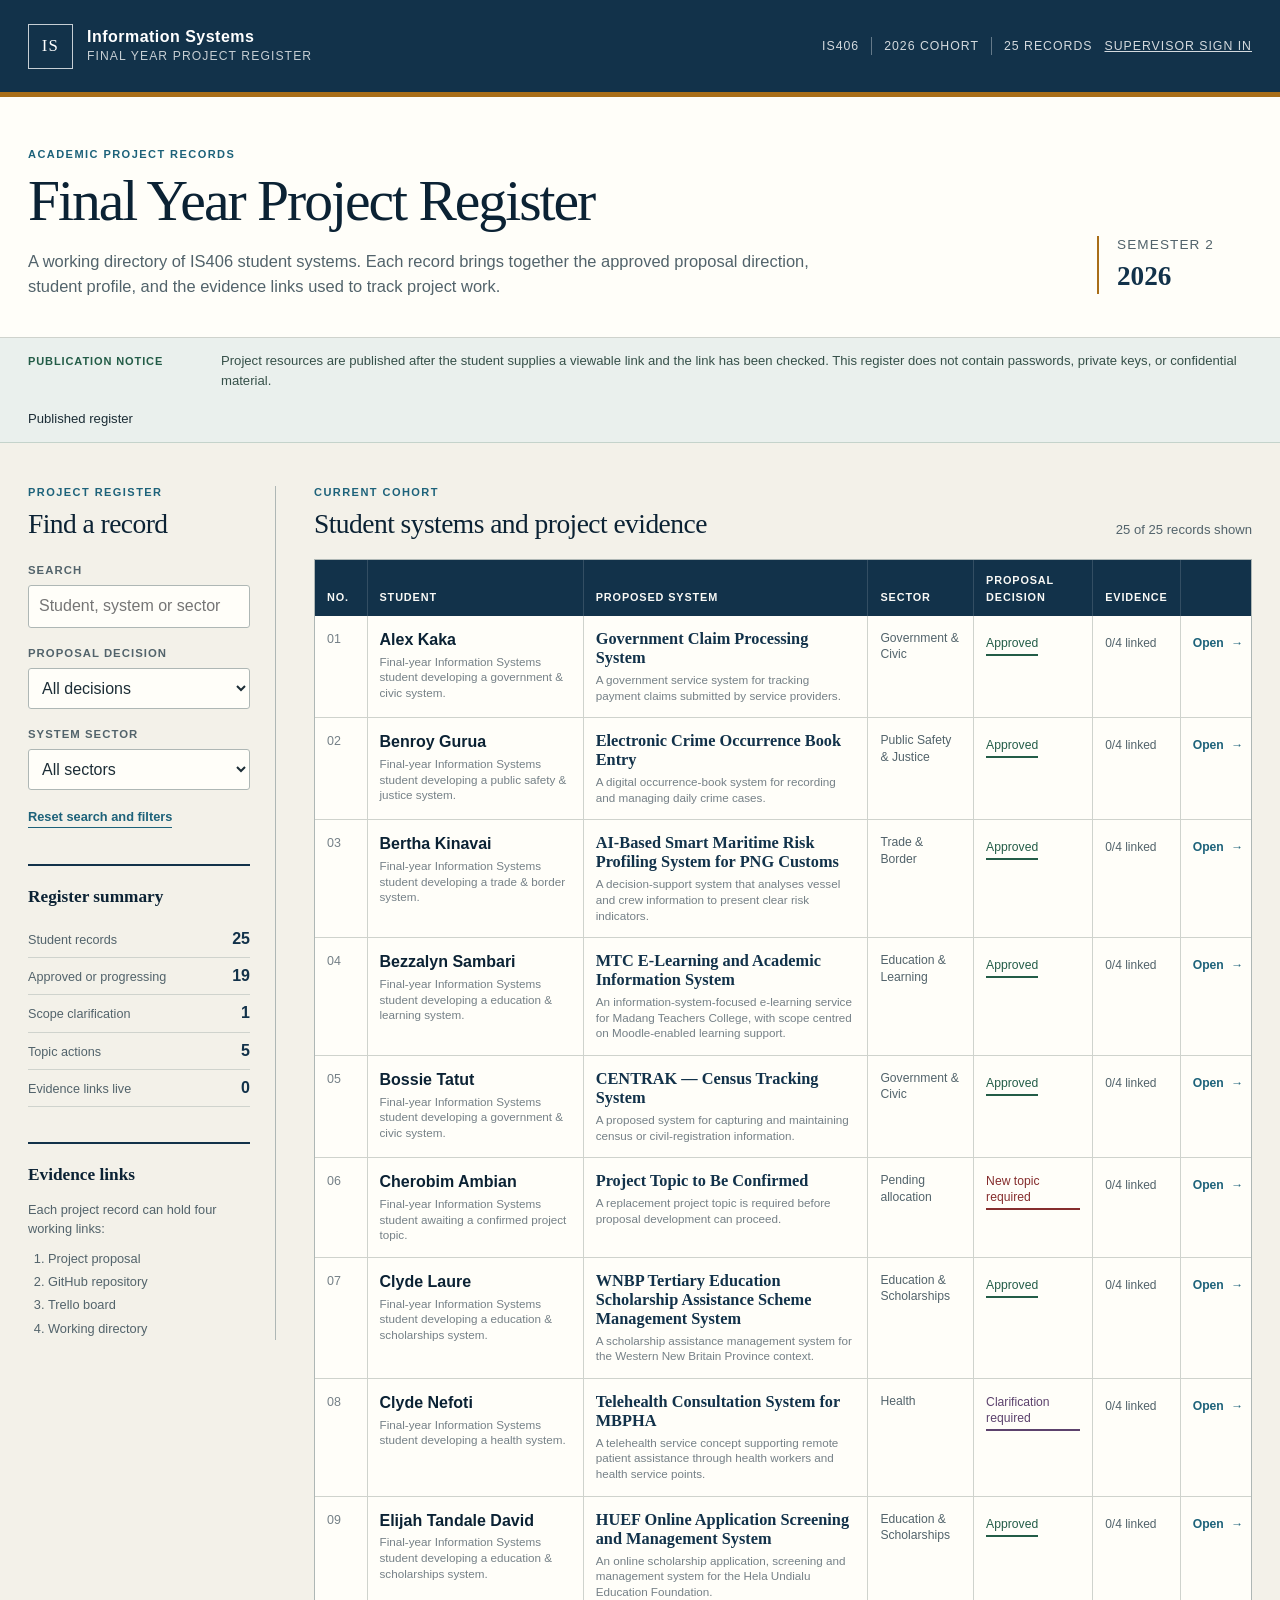
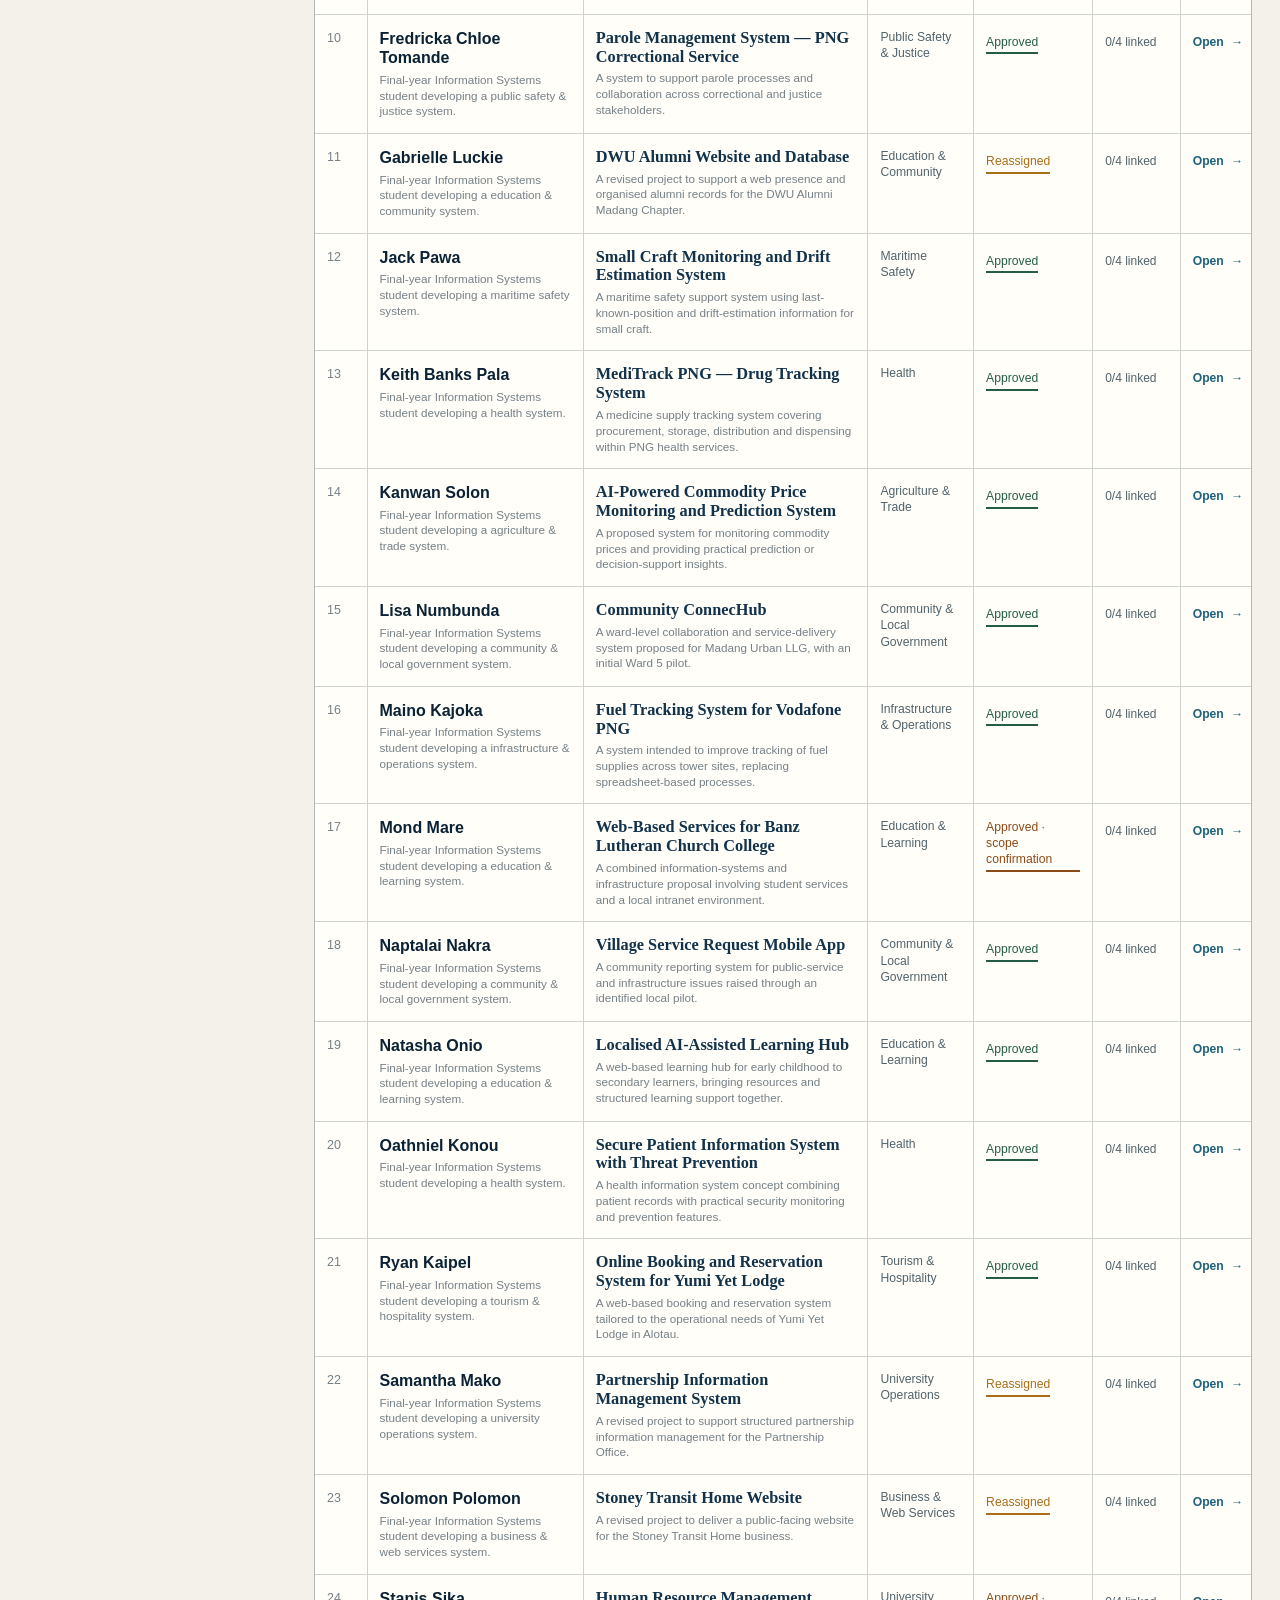
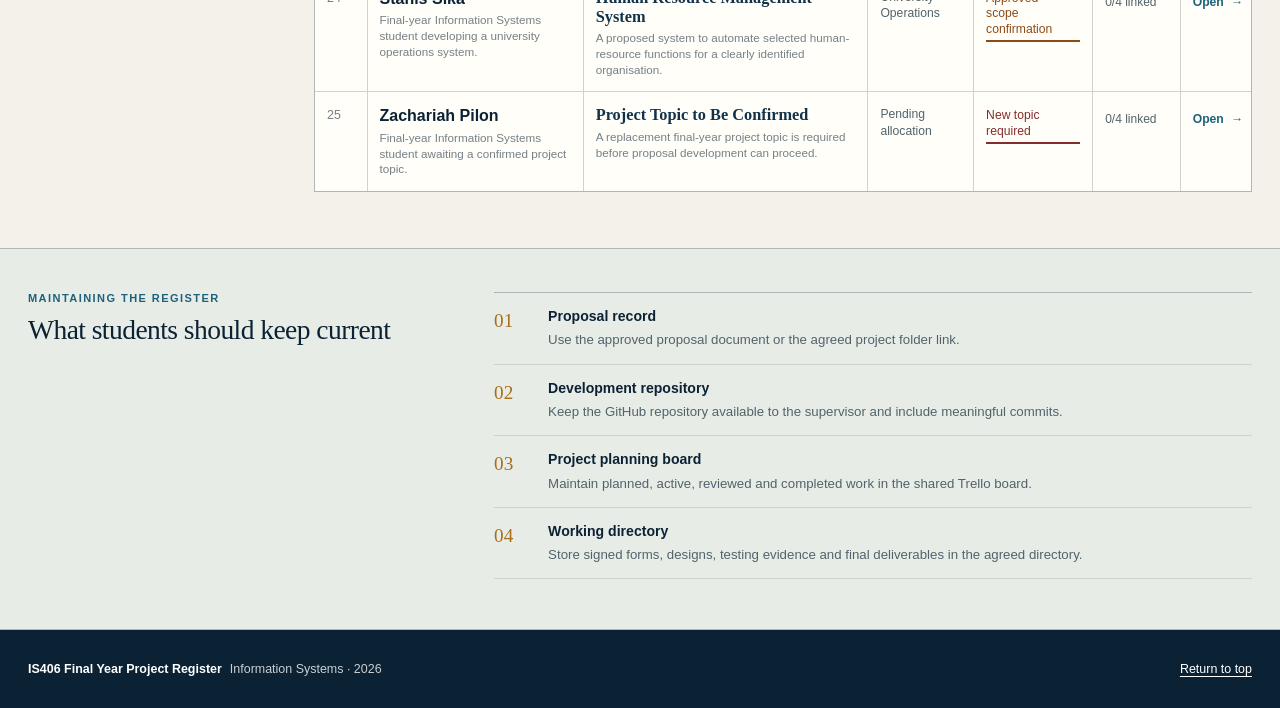
==== commit 6a6e4f0f: "Add files via upload" ====
--- a/index.html
+++ b/index.html
@@ -24,6 +24,7 @@
         <span>IS406</span>
         <span>2026 Cohort</span>
         <span id="headerRecordCount">25 records</span>
+        <a class="supervisor-link" href="admin.html">Supervisor sign in</a>
       </div>
     </div>
   </header>
@@ -46,6 +47,7 @@
       <div class="page-width notice-inner">
         <strong>Publication notice</strong>
         <p>Project resources are published after the student supplies a viewable link and the link has been checked. This register does not contain passwords, private keys, or confidential material.</p>
+        <span id="registerDataStatus" class="register-data-status" aria-live="polite">Published register</span>
       </div>
     </section>
 
@@ -183,6 +185,7 @@
   </template>
 
   <script src="assets/projects.js"></script>
-  <script src="assets/app.js"></script>
+  <script src="assets/firebase-config.js"></script>
+  <script type="module" src="assets/app.js"></script>
 </body>
 </html>
--- a/assets/styles.css
+++ b/assets/styles.css
@@ -1,154 +1,153 @@
 :root {
-  --ink: #10233d;
-  --ink-soft: #52647a;
-  --muted: #718198;
-  --paper: #ffffff;
-  --canvas: #f5f7fb;
-  --canvas-deep: #edf1f7;
-  --line: #dce4ee;
-  --navy: #062b5c;
-  --navy-2: #0c3d78;
-  --blue: #1774d1;
-  --gold: #eeb84f;
-  --gold-pale: #fff6df;
-  --mint: #dff5eb;
-  --mint-ink: #126546;
-  --violet-pale: #ede9ff;
-  --violet-ink: #5037aa;
-  --amber-pale: #fff0cf;
-  --amber-ink: #9a5a00;
-  --rose-pale: #fde8eb;
-  --rose-ink: #a1263d;
-  --shadow: 0 18px 55px rgba(19, 42, 77, .12);
-  --radius-lg: 24px;
-  --radius: 16px;
-  --shell: min(1180px, calc(100% - 48px));
-}
-
-:root[data-theme="dark"] {
-  --ink: #eaf1fa;
-  --ink-soft: #adbed2;
-  --muted: #8fa1b8;
-  --paper: #13233a;
-  --canvas: #0d1929;
-  --canvas-deep: #102035;
-  --line: #29415d;
-  --navy: #062b5c;
-  --navy-2: #174d91;
-  --blue: #61adff;
-  --gold: #f4c95d;
-  --gold-pale: #372c11;
-  --mint: #153f32;
-  --mint-ink: #83e6bd;
-  --violet-pale: #312b5e;
-  --violet-ink: #c1b7ff;
-  --amber-pale: #49330e;
-  --amber-ink: #ffd27b;
-  --rose-pale: #4c1d29;
-  --rose-ink: #ffb2bd;
-  --shadow: 0 18px 55px rgba(0, 0, 0, .3);
+  --navy: #12324a;
+  --navy-deep: #0b2234;
+  --paper: #fffef9;
+  --canvas: #f3f1e9;
+  --ink: #1c2d36;
+  --ink-soft: #52636b;
+  --muted: #758087;
+  --line: #cfd3cd;
+  --line-strong: #aeb7b5;
+  --blue: #1d627a;
+  --gold: #a96e18;
+  --green: #235c47;
+  --orange: #8b4c19;
+  --red: #852d2d;
+  --violet: #5c426d;
+  --radius: 3px;
+  --page: min(1380px, calc(100% - 56px));
 }
 
 * { box-sizing: border-box; }
 html { scroll-behavior: smooth; }
-body { margin: 0; font-family: Inter, ui-sans-serif, system-ui, -apple-system, BlinkMacSystemFont, "Segoe UI", sans-serif; color: var(--ink); background: var(--canvas); line-height: 1.55; }
-a { color: inherit; text-decoration: none; }
+body {
+  margin: 0;
+  color: var(--ink);
+  background: var(--canvas);
+  font-family: "Segoe UI", Arial, Helvetica, sans-serif;
+  font-size: 16px;
+  line-height: 1.52;
+}
+a { color: inherit; }
 button, input, select { font: inherit; }
 button { cursor: pointer; }
-.shell { width: var(--shell); margin-inline: auto; }
-.sr-only { position: absolute; width: 1px; height: 1px; padding: 0; margin: -1px; overflow: hidden; clip: rect(0,0,0,0); white-space: nowrap; border: 0; }
-.skip-link { position: fixed; left: 16px; top: -60px; z-index: 100; padding: 9px 14px; border-radius: 8px; background: var(--gold); color: #1d2430; font-weight: 800; transition: top .15s ease; }
-.skip-link:focus { top: 16px; }
+.page-width { width: var(--page); margin-inline: auto; }
+.sr-only { position: absolute; width: 1px; height: 1px; margin: -1px; padding: 0; overflow: hidden; clip: rect(0 0 0 0); white-space: nowrap; border: 0; }
+.skip-link { position: fixed; top: -60px; left: 20px; z-index: 1000; padding: 9px 12px; color: #fff; background: var(--navy-deep); border: 1px solid #fff; }
+.skip-link:focus { top: 20px; }
 
-.site-header { background: color-mix(in srgb, var(--paper) 93%, transparent); backdrop-filter: blur(14px); border-bottom: 1px solid color-mix(in srgb, var(--line) 86%, transparent); position: sticky; top: 0; z-index: 25; }
-.nav-wrap { min-height: 76px; display: flex; align-items: center; justify-content: space-between; gap: 24px; }
-.brand { display: inline-flex; align-items: center; gap: 12px; color: var(--navy); }
-:root[data-theme="dark"] .brand { color: var(--ink); }
-.brand strong { display: block; font-size: 1.06rem; letter-spacing: -.03em; line-height: 1.05; }
-.brand small { display: block; color: var(--muted); font-size: .68rem; font-weight: 700; letter-spacing: .08em; text-transform: uppercase; margin-top: 4px; }
-.brand-mark { display: grid; grid-template-columns: repeat(3, 7px); align-items: end; gap: 3px; width: 30px; height: 31px; padding: 3px; border: 2px solid currentColor; border-radius: 7px; }
-.brand-mark span { display: block; background: var(--gold); border-radius: 2px; }
-.brand-mark span:nth-child(1) { height: 9px; }.brand-mark span:nth-child(2) { height: 16px; }.brand-mark span:nth-child(3) { height: 22px; }
-.nav-links { display: flex; align-items: center; gap: 26px; font-size: .9rem; font-weight: 700; color: var(--ink-soft); }
-.nav-links > a:hover { color: var(--blue); }
-.theme-toggle { border: 1px solid var(--line); border-radius: 999px; padding: 8px 12px; display: inline-flex; gap: 7px; align-items: center; background: var(--paper); color: var(--ink); font-size: .82rem; font-weight: 800; }
-.theme-toggle:hover { border-color: var(--blue); }
-.theme-icon { font-size: 1.05rem; line-height: 1; }
+.masthead { color: #fff; background: var(--navy); border-bottom: 5px solid var(--gold); }
+.masthead-inner { min-height: 92px; display: flex; align-items: center; justify-content: space-between; gap: 28px; }
+.institution-mark { display: inline-flex; align-items: center; gap: 14px; text-decoration: none; }
+.mark-monogram { display: grid; place-items: center; width: 45px; height: 45px; border: 1px solid rgba(255,255,255,.76); font-family: Georgia, "Times New Roman", serif; font-size: 1.05rem; letter-spacing: .08em; }
+.mark-text { display: grid; line-height: 1.15; }
+.mark-text strong { font-size: 1rem; letter-spacing: .03em; }
+.mark-text span { margin-top: 4px; font-size: .76rem; letter-spacing: .09em; text-transform: uppercase; color: rgba(255,255,255,.76); }
+.masthead-meta { display: flex; align-items: center; gap: 0; font-size: .77rem; text-transform: uppercase; letter-spacing: .08em; color: rgba(255,255,255,.82); }
+.masthead-meta span { padding: 0 12px; border-left: 1px solid rgba(255,255,255,.35); }
+.masthead-meta span:first-child { border-left: 0; }
 
-.hero { background: linear-gradient(122deg, #062b5c 0%, #0c3c7a 58%, #165f9f 100%); color: #fff; overflow: hidden; position: relative; }
-.hero::after { content:""; position:absolute; width: 680px; height: 680px; right: -210px; top: -390px; border: 1px solid rgba(255,255,255,.18); border-radius: 50%; box-shadow: 0 0 0 68px rgba(255,255,255,.04), 0 0 0 138px rgba(255,255,255,.025); pointer-events: none; }
-.hero-grid { min-height: 450px; padding: 82px 0 72px; position: relative; z-index: 1; display: grid; grid-template-columns: 1.35fr .65fr; gap: 76px; align-items: center; }
-.eyebrow { margin: 0 0 13px; color: var(--blue); text-transform: uppercase; font-size: .72rem; line-height: 1.25; letter-spacing: .13em; font-weight: 900; }
-.hero .eyebrow { color: #b9dbff; }
-h1, h2, h3, p { overflow-wrap: anywhere; }
-h1 { margin: 0; max-width: 745px; font-size: clamp(2.45rem, 5vw, 4.65rem); letter-spacing: -.065em; line-height: .98; font-weight: 800; }
-h1 em { color: #f7d87e; font-style: normal; }
-.hero-text { color: #d9e9f8; max-width: 650px; margin: 26px 0 30px; font-size: 1.08rem; }
-.hero-actions { display: flex; gap: 12px; flex-wrap: wrap; }
-.button { display: inline-flex; align-items: center; justify-content: center; gap: 10px; border-radius: 10px; padding: 12px 17px; font-weight: 800; border: 1px solid transparent; transition: transform .15s ease, box-shadow .15s ease, border .15s ease; }
-.button:hover { transform: translateY(-2px); }
-.button-primary { color: #162638; background: var(--gold); box-shadow: 0 8px 24px rgba(0,0,0,.17); }
-.button-quiet { color: #fff; border-color: rgba(255,255,255,.34); background: rgba(255,255,255,.09); }
-.button-quiet:hover { border-color: #fff; }
-.hero-panel { border: 1px solid rgba(255,255,255,.22); padding: 24px 25px; border-radius: var(--radius-lg); background: linear-gradient(140deg, rgba(255,255,255,.13), rgba(255,255,255,.04)); box-shadow: 0 28px 70px rgba(0,20,53,.25); }
-.hero-panel-top { display: flex; align-items: center; gap: 8px; color: #d5e7f9; font-weight: 800; font-size: .8rem; letter-spacing: .05em; text-transform: uppercase; }
-.pulse { width: 8px; height: 8px; background: #8ce2bb; border-radius: 50%; box-shadow: 0 0 0 5px rgba(140,226,187,.15); }
-.hero-number { font-size: 4.1rem; font-weight: 800; letter-spacing: -.07em; margin: 20px 0 -8px; line-height: 1; }
-.hero-panel-label { margin: 0; color: #d5e7f9; font-size: .92rem; }
-.hero-panel-rule { height: 1px; background: rgba(255,255,255,.23); margin: 23px 0 17px; }
-.hero-mini-stats { display: grid; grid-template-columns: 1fr 1fr; gap: 16px; }
-.hero-mini-stats strong { display: block; font-size: 1.35rem; letter-spacing: -.04em; }
-.hero-mini-stats span { display: block; font-size: .77rem; color: #d5e7f9; }
+.register-heading { padding: 51px 0 38px; background: var(--paper); border-bottom: 1px solid var(--line); }
+.kicker { margin: 0 0 10px; color: var(--blue); font-size: .69rem; line-height: 1.2; font-weight: 750; letter-spacing: .13em; text-transform: uppercase; }
+.heading-line { display: grid; grid-template-columns: minmax(0, 1fr) 155px; gap: 36px; align-items: end; }
+h1, h2, h3 { font-family: Georgia, "Times New Roman", serif; color: var(--navy-deep); }
+h1 { max-width: 900px; margin: 0; font-size: clamp(2.1rem, 4.5vw, 4.15rem); font-weight: 500; line-height: 1.04; letter-spacing: -.035em; }
+.intro { max-width: 820px; margin: 18px 0 0; color: var(--ink-soft); font-size: 1.03rem; }
+.register-period { margin: 0 0 5px; padding-left: 18px; color: var(--ink-soft); border-left: 2px solid var(--gold); font-size: .85rem; line-height: 1.35; text-transform: uppercase; letter-spacing: .08em; }
+.register-period strong { display: block; margin-top: 3px; color: var(--navy); font-family: Georgia, "Times New Roman", serif; font-size: 1.7rem; letter-spacing: 0; }
 
-.overview { padding: 75px 0; }
-.section-heading { display: flex; align-items: flex-end; justify-content: space-between; gap: 26px; margin-bottom: 28px; }
-.section-heading h2 { margin: 0; font-size: clamp(1.6rem, 2.7vw, 2.32rem); letter-spacing: -.055em; line-height: 1.05; }
-.section-heading > p { color: var(--ink-soft); font-size: .94rem; margin: 0; max-width: 300px; text-align: right; }
-.compact-heading { margin-bottom: 22px; }
-.stat-grid { display: grid; grid-template-columns: repeat(4, 1fr); gap: 14px; }
-.stat-card { background: var(--paper); border: 1px solid var(--line); border-radius: var(--radius); padding: 21px; min-height: 132px; box-shadow: 0 5px 18px rgba(19,42,77,.03); }
-.stat-card strong { display: block; font-size: 2rem; letter-spacing: -.06em; line-height: 1; color: var(--navy); }
-:root[data-theme="dark"] .stat-card strong { color: #a9d5ff; }
-.stat-card span { display: block; margin-top: 10px; font-weight: 800; font-size: .9rem; }
-.stat-card small { display: block; margin-top: 2px; color: var(--muted); font-size: .75rem; }
+.register-notice { background: #eaf0ed; border-bottom: 1px solid #c4d3cb; }
+.notice-inner { display: grid; grid-template-columns: 175px 1fr; gap: 18px; padding: 13px 0; align-items: baseline; font-size: .82rem; }
+.notice-inner strong { color: var(--green); text-transform: uppercase; letter-spacing: .08em; font-size: .69rem; }
+.notice-inner p { margin: 0; color: #365049; }
 
-.directory-section { padding: 73px 0 82px; border-top: 1px solid var(--line); background: var(--canvas-deep); }
-.controls { display: grid; grid-template-columns: minmax(250px, 1fr) 205px 205px auto; gap: 10px; margin-bottom: 27px; }
-.search-field, .select-field { height: 49px; border: 1px solid var(--line); background: var(--paper); border-radius: 10px; display: flex; align-items: center; padding: 0 13px; color: var(--muted); }
-.search-field:focus-within, .select-field:focus-within { border-color: var(--blue); box-shadow: 0 0 0 4px color-mix(in srgb, var(--blue) 13%, transparent); }
-.search-field svg { width: 19px; flex: 0 0 auto; margin-right: 9px; }
-.search-field input, .select-field select { color: var(--ink); min-width: 0; width: 100%; height: 100%; border: 0; outline: none; background: transparent; font-size: .9rem; }
-.select-field { padding: 0 8px 0 12px; }
-.clear-button { height: 49px; padding: 0 15px; color: var(--ink-soft); background: transparent; border: 1px solid transparent; font-weight: 800; font-size: .84rem; border-radius: 10px; }
-.clear-button:hover { border-color: var(--line); background: var(--paper); color: var(--blue); }
-.project-grid { display: grid; grid-template-columns: repeat(3, 1fr); gap: 16px; }
-.project-card { min-height: 305px; background: var(--paper); border: 1px solid var(--line); border-radius: var(--radius); display: flex; flex-direction: column; overflow: hidden; box-shadow: 0 5px 22px rgba(19,42,77,.035); transition: transform .18s ease, box-shadow .18s ease, border .18s ease; }
-.project-card:hover { transform: translateY(-4px); border-color: color-mix(in srgb, var(--blue) 42%, var(--line)); box-shadow: var(--shadow); }
-.card-topline { padding: 16px 17px 0; display: flex; gap: 9px; align-items: center; justify-content: space-between; }
-.status-badge { display: inline-flex; width: fit-content; align-items: center; padding: 5px 8px; border-radius: 999px; font-size: .67rem; font-weight: 900; letter-spacing: .01em; background: var(--mint); color: var(--mint-ink); }
-.status-approved { background: var(--mint); color: var(--mint-ink); }
-.status-approved-scope-confirmation { background: var(--amber-pale); color: var(--amber-ink); }
-.status-clarification-required { background: var(--violet-pale); color: var(--violet-ink); }
-.status-reassigned { background: var(--gold-pale); color: #915f00; }
-.status-new-topic-required { background: var(--rose-pale); color: var(--rose-ink); }
-.project-domain { color: var(--muted); font-size: .68rem; text-align: right; font-weight: 800; max-width: 48%; }
-.card-body { padding: 17px; flex: 1; }
-.student-name { margin: 0 0 8px; color: var(--ink-soft); font-size: .78rem; font-weight: 900; letter-spacing: .02em; }
-.project-title { margin: 0; font-size: 1.08rem; line-height: 1.2; letter-spacing: -.03em; }
-.project-summary { margin: 13px 0 0; color: var(--ink-soft); font-size: .86rem; line-height: 1.53; }
-.card-footer { padding: 13px 17px; border-top: 1px solid var(--line); display: flex; align-items: center; justify-content: space-between; gap: 10px; }
-.resource-state { display: inline-flex; align-items: center; gap: 7px; color: var(--muted); font-size: .72rem; font-weight: 800; }
-.resource-dot { width: 7px; height: 7px; border-radius: 50%; background: #b2bdc9; }.resource-dot.linked { background: #46bc89; box-shadow: 0 0 0 4px color-mix(in srgb, #46bc89 16%, transparent); }
-.project-open { display: inline-flex; align-items: center; gap: 6px; color: var(--blue); font-weight: 900; background: transparent; border: 0; padding: 4px 0; font-size: .78rem; }.project-open:hover { color: var(--navy); }
-.empty-state { margin: 30px auto 0; text-align: center; max-width: 440px; padding: 52px 28px; background: var(--paper); border: 1px dashed var(--line); border-radius: var(--radius); }.empty-state > div { color: var(--blue); font-size: 2.2rem; }.empty-state h3 { margin: 8px 0 3px; }.empty-state p { color: var(--ink-soft); margin: 0 0 19px; }.empty-state .button { border: 0; }
+.work-area { display: grid; grid-template-columns: 248px minmax(0, 1fr); gap: 38px; padding: 43px 0 56px; align-items: start; }
+.register-tools { position: sticky; top: 16px; padding-right: 25px; border-right: 1px solid var(--line-strong); }
+.tool-heading { margin-bottom: 22px; }
+.tool-heading h2, .register-content-head h2, .submission-guidance h2 { margin: 0; font-size: 1.72rem; font-weight: 500; letter-spacing: -.02em; line-height: 1.12; }
+.field-label { display: block; margin: 17px 0 6px; color: var(--ink-soft); font-size: .71rem; font-weight: 700; text-transform: uppercase; letter-spacing: .09em; }
+.search-control, select { width: 100%; min-height: 41px; border: 1px solid var(--line-strong); border-radius: var(--radius); background: var(--paper); color: var(--ink); }
+.search-control input { width: 100%; min-height: 39px; padding: 8px 10px; border: 0; outline: none; background: transparent; color: var(--ink); }
+.search-control:focus-within, select:focus { outline: 2px solid rgba(29,98,122,.35); outline-offset: 2px; border-color: var(--blue); }
+select { padding: 8px 9px; }
+.text-button { margin-top: 17px; padding: 0; color: var(--blue); font-size: .8rem; font-weight: 700; text-align: left; background: transparent; border: 0; border-bottom: 1px solid currentColor; }
+.text-button:hover { color: var(--navy-deep); }
+.register-summary, .evidence-key { margin-top: 35px; padding-top: 18px; border-top: 2px solid var(--navy); }
+.register-summary h3, .evidence-key h3 { margin: 0 0 11px; font-size: 1.08rem; font-weight: 600; }
+.register-summary dl { margin: 0; }
+.register-summary .summary-row { display: flex; align-items: baseline; justify-content: space-between; gap: 10px; padding: 6px 0; border-bottom: 1px solid var(--line); }
+.register-summary dt { color: var(--ink-soft); font-size: .79rem; }
+.register-summary dd { margin: 0; color: var(--navy); font-weight: 750; font-variant-numeric: tabular-nums; }
+.evidence-key p, .evidence-key ol { margin: 0; color: var(--ink-soft); font-size: .8rem; }
+.evidence-key ol { margin-top: 8px; padding-left: 20px; }
+.evidence-key li { padding: 2px 0; }
 
-.link-guidance { padding: 84px 0; background: var(--paper); }
-.guidance-grid { display: grid; grid-template-columns: 1fr 1fr; gap: 85px; align-items: start; }.guidance-grid h2 { margin: 0; font-size: clamp(1.75rem, 3vw, 2.65rem); letter-spacing: -.055em; line-height: 1.06; }.guidance-grid > div > p:last-child { max-width: 600px; color: var(--ink-soft); margin: 18px 0 0; }
-.guidance-steps { list-style: none; margin: 0; padding: 0; border-top: 1px solid var(--line); }.guidance-steps li { display: grid; grid-template-columns: 44px 1fr; gap: 14px; padding: 17px 0; border-bottom: 1px solid var(--line); }.guidance-steps span { color: var(--gold); font-weight: 900; font-size: .8rem; }.guidance-steps p { margin: 0; color: var(--ink-soft); font-size: .9rem; }.guidance-steps strong { color: var(--ink); }
-.site-footer { border-top: 1px solid var(--line); background: var(--canvas); }.footer-wrap { min-height: 89px; display: flex; align-items: center; justify-content: space-between; gap: 25px; font-size: .84rem; }.footer-wrap p { margin: 0; display: flex; gap: 8px; color: var(--muted); }.footer-wrap p strong { color: var(--ink); }.footer-wrap a { font-weight: 800; color: var(--blue); }
+.register-content { min-width: 0; }
+.register-content-head { display: flex; align-items: end; justify-content: space-between; gap: 24px; margin-bottom: 19px; }
+.record-count { margin: 0; color: var(--ink-soft); font-size: .82rem; white-space: nowrap; }
+.table-scroll { overflow-x: auto; background: var(--paper); border: 1px solid var(--line-strong); }
+.project-table { width: 100%; min-width: 940px; border-collapse: collapse; text-align: left; }
+.project-table th { padding: 12px 12px 11px; color: #f9f9f6; background: var(--navy); border-right: 1px solid rgba(255,255,255,.14); font-size: .68rem; font-weight: 700; letter-spacing: .08em; text-transform: uppercase; vertical-align: bottom; }
+.project-table th:last-child { border-right: 0; }
+.project-table td { padding: 14px 12px; border-right: 1px solid var(--line); border-bottom: 1px solid var(--line); vertical-align: top; }
+.project-table tr:last-child td { border-bottom: 0; }
+.project-table td:last-child { border-right: 0; }
+.project-table tbody tr { background: var(--paper); }
+.project-table tbody tr:hover { background: #f4f7f5; }
+.col-no { width: 52px; }.col-evidence { width: 85px; }
+.record-number { color: var(--muted); font-size: .78rem; font-variant-numeric: tabular-nums; }
+.student-link, .system-link { display: block; width: 100%; padding: 0; color: inherit; text-align: left; background: transparent; border: 0; }
+.student-link:hover .student-name, .system-link:hover .project-title { color: var(--blue); text-decoration: underline; text-underline-offset: 3px; }
+.student-name { display: block; color: var(--navy-deep); font-weight: 750; line-height: 1.23; }
+.student-bio, .project-summary { display: block; margin-top: 4px; color: var(--muted); font-size: .73rem; line-height: 1.34; }
+.project-title { display: block; max-width: 390px; color: var(--navy); font-family: Georgia, "Times New Roman", serif; font-size: 1.02rem; font-weight: 600; line-height: 1.16; }
+.project-domain { max-width: 130px; color: var(--ink-soft); font-size: .76rem; line-height: 1.34; }
+.status-label { display: inline-block; padding: 2px 0; color: var(--ink-soft); font-size: .76rem; line-height: 1.3; border-bottom: 2px solid currentColor; }
+.status-approved { color: var(--green); }.status-approved-scope-confirmation { color: var(--orange); }.status-clarification-required { color: var(--violet); }.status-reassigned { color: var(--gold); }.status-new-topic-required { color: var(--red); }
+.evidence-count { color: var(--ink-soft); font-size: .75rem; font-variant-numeric: tabular-nums; white-space: nowrap; }
+.evidence-count.has-links { color: var(--green); font-weight: 750; }
+.open-cell { white-space: nowrap; }.open-record { display: inline-flex; align-items: center; gap: 7px; padding: 3px 0; color: var(--blue); background: transparent; border: 0; font-size: .76rem; font-weight: 750; }.open-record:hover { color: var(--navy-deep); text-decoration: underline; text-underline-offset: 3px; }
+.empty-state { padding: 44px 28px; text-align: center; background: var(--paper); border: 1px dashed var(--line-strong); }.empty-state h3 { margin: 0; font-size: 1.35rem; }.empty-state p { margin: 8px 0 0; color: var(--ink-soft); }.empty-state .text-button { margin-inline: auto; }
 
-.project-dialog { color: var(--ink); width: min(800px, calc(100% - 34px)); max-height: min(85vh, 720px); overflow: auto; padding: 0; border: 1px solid var(--line); border-radius: 20px; background: var(--paper); box-shadow: 0 40px 90px rgba(0,0,0,.35); }.project-dialog::backdrop { background: rgba(4,20,43,.62); backdrop-filter: blur(3px); }.dialog-topbar { position: sticky; top: 0; z-index: 2; display: flex; justify-content: flex-end; height: 0; }.dialog-close { margin: 13px 13px 0 0; display: grid; place-items: center; width: 34px; height: 34px; border: 1px solid var(--line); border-radius: 50%; background: var(--paper); color: var(--ink); font-size: 1.5rem; line-height: 1; box-shadow: 0 3px 8px rgba(0,0,0,.09); }.dialog-close:hover { border-color: var(--blue); color: var(--blue); }.dialog-hero { padding: 38px 42px 29px; background: linear-gradient(115deg, color-mix(in srgb, var(--navy) 13%, var(--paper)), var(--paper)); display: flex; align-items: flex-start; gap: 17px; border-bottom: 1px solid var(--line); }.avatar { flex: 0 0 auto; display: grid; place-items: center; width: 51px; height: 51px; border-radius: 15px; background: var(--navy); color: #fff; font-size: .9rem; font-weight: 900; letter-spacing: .04em; }.dialog-student { margin: 0 0 2px; color: var(--ink-soft); font-size: .85rem; font-weight: 900; }.dialog-bio { margin: 0 0 8px; color: var(--muted); font-size: .74rem; font-weight: 700; }.dialog-hero h2 { margin: 0; font-size: clamp(1.35rem, 2.5vw, 2rem); letter-spacing: -.05em; line-height: 1.08; padding-right: 16px; }.dialog-tags { display: flex; flex-wrap: wrap; gap: 8px; margin-top: 13px; align-items: center; }.dialog-tags > span:last-child { font-size: .76rem; color: var(--muted); font-weight: 800; }.dialog-grid { display: grid; grid-template-columns: 1fr 1fr; gap: 0; border-bottom: 1px solid var(--line); }.dialog-grid section { padding: 25px 42px; }.dialog-grid section + section { border-left: 1px solid var(--line); }.detail-kicker { margin: 0 0 7px; font-size: .68rem; color: var(--muted); font-weight: 900; text-transform: uppercase; letter-spacing: .11em; }.detail-copy { margin: 0; color: var(--ink-soft); font-size: .93rem; }.project-note { margin: 25px 42px 0; padding: 19px 20px; border-radius: 12px; background: color-mix(in srgb, var(--blue) 7%, var(--paper)); border-left: 3px solid var(--blue); }.project-note p:last-child { margin: 0; color: var(--ink-soft); font-size: .91rem; }.resources-section { padding: 31px 42px 35px; }.resources-heading { display: flex; justify-content: space-between; align-items: flex-start; }.resources-heading > div > p:last-child { color: var(--muted); margin: 0; font-size: .83rem; }.resources-heading strong { color: var(--ink); }.resource-grid { display: grid; grid-template-columns: repeat(2, 1fr); gap: 10px; margin-top: 17px; }.resource-link { min-height: 52px; padding: 12px 13px; border-radius: 10px; display: grid; grid-template-columns: 19px 1fr auto; gap: 8px; align-items: center; border: 1px solid var(--line); font-size: .84rem; font-weight: 900; }.resource-link svg { width: 18px; height: 18px; fill: none; stroke: currentColor; stroke-width: 1.7; stroke-linecap: round; stroke-linejoin: round; }.resource-link small { color: var(--muted); font-size: .69rem; font-weight: 800; }.resource-live { color: var(--blue); background: color-mix(in srgb, var(--blue) 6%, var(--paper)); border-color: color-mix(in srgb, var(--blue) 30%, var(--line)); }.resource-live:hover { background: color-mix(in srgb, var(--blue) 12%, var(--paper)); }.resource-pending { color: var(--ink-soft); background: var(--canvas); }.dialog-helper { margin: 0 42px 35px; color: var(--muted); font-size: .75rem; }
+.submission-guidance { padding: 43px 0 50px; background: #e8ece7; border-top: 1px solid var(--line-strong); border-bottom: 1px solid var(--line-strong); }
+.guidance-layout { display: grid; grid-template-columns: minmax(230px, .7fr) minmax(0, 1.3fr); gap: 58px; }
+.guidance-list { border-top: 1px solid var(--line-strong); }
+.guidance-list article { display: grid; grid-template-columns: 42px 1fr; gap: 12px; padding: 13px 0; border-bottom: 1px solid var(--line); }
+.guidance-list article > span { color: var(--gold); font-family: Georgia, "Times New Roman", serif; font-size: 1.2rem; }
+.guidance-list h3 { margin: 0; font-family: "Segoe UI", Arial, sans-serif; font-size: .88rem; }.guidance-list p { margin: 3px 0 0; color: var(--ink-soft); font-size: .83rem; }
 
-@media (max-width: 960px) { .hero-grid { gap: 38px; }.project-grid { grid-template-columns: repeat(2, 1fr); }.controls { grid-template-columns: 1fr 1fr 1fr auto; }.guidance-grid { gap: 45px; }.stat-grid { grid-template-columns: repeat(2, 1fr); } }
-@media (max-width: 710px) { :root { --shell: min(100% - 32px, 1180px); }.nav-wrap { min-height: 67px; }.nav-links { gap: 12px; }.nav-links > a { display: none; }.theme-label { display: none; }.hero-grid { padding: 61px 0 55px; grid-template-columns: 1fr; gap: 35px; }.hero-panel { max-width: 390px; }.section-heading { align-items: flex-start; flex-direction: column; gap: 9px; }.section-heading > p { max-width: none; text-align: left; }.overview, .link-guidance { padding: 57px 0; }.directory-section { padding: 56px 0 62px; }.controls { grid-template-columns: 1fr; }.clear-button { width: fit-content; }.project-grid { grid-template-columns: 1fr; }.project-card { min-height: 272px; }.guidance-grid { grid-template-columns: 1fr; gap: 35px; }.footer-wrap { min-height: 100px; align-items: flex-start; justify-content: center; flex-direction: column; padding: 23px 0; }.footer-wrap p { flex-direction: column; gap: 0; }.dialog-hero { padding: 35px 22px 24px; }.dialog-grid { grid-template-columns: 1fr; }.dialog-grid section { padding: 22px; }.dialog-grid section + section { border-left: 0; border-top: 1px solid var(--line); }.project-note { margin: 22px 22px 0; }.resources-section { padding: 27px 22px; }.resource-grid { grid-template-columns: 1fr; }.dialog-helper { margin: 0 22px 28px; } }
-@media (max-width: 420px) { h1 { font-size: 2.32rem; }.stat-grid { grid-template-columns: 1fr; }.hero-number { font-size: 3.4rem; }.project-domain { display: none; } }
+.site-footer { color: rgba(255,255,255,.78); background: var(--navy-deep); }
+.footer-inner { min-height: 78px; display: flex; align-items: center; justify-content: space-between; gap: 25px; font-size: .78rem; }
+.footer-inner p { display: flex; gap: 8px; margin: 0; }.footer-inner strong { color: #fff; }.footer-inner a { color: #fff; text-underline-offset: 3px; }
+
+.record-dialog { width: min(900px, calc(100% - 34px)); max-height: min(88vh, 840px); overflow: auto; padding: 0; color: var(--ink); background: var(--paper); border: 1px solid var(--navy-deep); border-radius: 0; box-shadow: 0 22px 60px rgba(4,18,27,.35); }
+.record-dialog::backdrop { background: rgba(8,22,32,.56); }
+.dialog-bar { display: flex; align-items: center; justify-content: space-between; padding: 11px 18px; color: #fff; background: var(--navy); }
+.dialog-bar p { margin: 0; font-size: .72rem; font-weight: 700; letter-spacing: .09em; text-transform: uppercase; }.dialog-bar button { padding: 0; color: #fff; background: transparent; border: 0; font-size: .77rem; text-decoration: underline; text-underline-offset: 3px; }
+.record-head { display: grid; grid-template-columns: 74px minmax(0,1fr); gap: 20px; padding: 32px 36px 26px; border-bottom: 1px solid var(--line-strong); }
+.record-number-large { display: grid; place-items: center; width: 60px; height: 60px; color: var(--navy); border: 1px solid var(--navy); font-family: Georgia, "Times New Roman", serif; font-size: 1.5rem; }
+.record-person { margin: 0 0 5px; color: var(--ink-soft); font-size: .84rem; font-weight: 700; }.record-bio { margin: 0 0 13px; color: var(--muted); font-size: .78rem; }.record-head h2 { margin: 0; font-size: clamp(1.45rem, 3.5vw, 2.38rem); font-weight: 500; line-height: 1.08; letter-spacing: -.025em; }.record-status-line { display: flex; flex-wrap: wrap; gap: 14px; margin-top: 14px; color: var(--ink-soft); font-size: .8rem; }.record-status-line strong { color: inherit; border-bottom: 2px solid currentColor; }
+.record-sections { padding: 0 36px 36px; }.record-section { padding: 25px 0; border-bottom: 1px solid var(--line); }.record-section:last-child { border-bottom: 0; padding-bottom: 0; }.record-section h3 { margin: 0 0 8px; font-size: 1.17rem; font-weight: 600; }.record-section p { margin: 0; color: var(--ink-soft); }
+.record-grid { display: grid; grid-template-columns: 1fr 1fr; gap: 25px; }.record-grid > div { padding-right: 20px; }.record-grid > div + div { border-left: 1px solid var(--line); padding-left: 25px; padding-right: 0; }.data-label { margin: 0 0 6px !important; color: var(--muted) !important; font-size: .68rem; font-weight: 700; letter-spacing: .09em; text-transform: uppercase; }.record-grid .data-value { color: var(--ink-soft); font-size: .9rem; }
+.resource-register { width: 100%; border-collapse: collapse; border: 1px solid var(--line-strong); }.resource-register th { padding: 9px 11px; color: #fff; background: var(--navy); font-size: .68rem; letter-spacing: .08em; text-align: left; text-transform: uppercase; }.resource-register td { padding: 10px 11px; border-top: 1px solid var(--line); color: var(--ink-soft); font-size: .83rem; }.resource-register td:last-child { text-align: right; }.resource-register a { color: var(--blue); font-weight: 700; }.resource-register a:hover { color: var(--navy-deep); }.resource-pending { color: var(--muted); }
+.dialog-note { margin-top: 14px !important; color: var(--muted) !important; font-size: .75rem; }
+
+@media (max-width: 900px) {
+  :root { --page: min(100% - 36px, 1380px); }
+  .work-area { grid-template-columns: 1fr; gap: 28px; }
+  .register-tools { position: static; display: grid; grid-template-columns: repeat(2, minmax(0,1fr)); column-gap: 18px; padding: 0 0 24px; border-right: 0; border-bottom: 1px solid var(--line-strong); }
+  .tool-heading { grid-column: 1 / -1; }.field-label { margin-top: 12px; }.register-tools .text-button { grid-column: 1 / -1; width: fit-content; }.register-summary, .evidence-key { margin-top: 24px; }.register-summary { grid-column: 1; }.evidence-key { grid-column: 2; }
+  .guidance-layout { gap: 34px; }
+}
+@media (max-width: 650px) {
+  :root { --page: min(100% - 28px, 1380px); }
+  .masthead-inner { min-height: 79px; }.masthead-meta { display: none; }.mark-monogram { width: 38px; height: 38px; }
+  .register-heading { padding: 37px 0 29px; }.heading-line { grid-template-columns: 1fr; gap: 24px; }.register-period { width: fit-content; }
+  .notice-inner { grid-template-columns: 1fr; gap: 4px; padding: 11px 0; }.work-area { padding: 31px 0 42px; }
+  .register-tools { grid-template-columns: 1fr; }.register-summary, .evidence-key { grid-column: auto; }.register-content-head { align-items: start; flex-direction: column; gap: 7px; }
+  .submission-guidance { padding: 33px 0 38px; }.guidance-layout { grid-template-columns: 1fr; gap: 25px; }.footer-inner { min-height: 90px; flex-direction: column; align-items: flex-start; justify-content: center; gap: 5px; }.footer-inner p { flex-direction: column; gap: 0; }
+  .record-head { grid-template-columns: 1fr; gap: 14px; padding: 25px 22px 20px; }.record-sections { padding: 0 22px 27px; }.record-grid { grid-template-columns: 1fr; gap: 17px; }.record-grid > div, .record-grid > div + div { padding: 0; border-left: 0; }.record-grid > div + div { border-top: 1px solid var(--line); padding-top: 17px; }
+}
+@media print {
+  body { background: #fff; }.masthead { border-bottom-width: 2px; }.register-tools, .submission-guidance, .site-footer, .open-cell, .record-dialog { display: none !important; }.work-area { display: block; padding: 20px 0; }.project-table { min-width: 0; }.project-table th, .project-table td { padding: 6px; font-size: 8pt; }.project-summary, .student-bio { display: none; }.table-scroll { overflow: visible; border: 0; }
+}
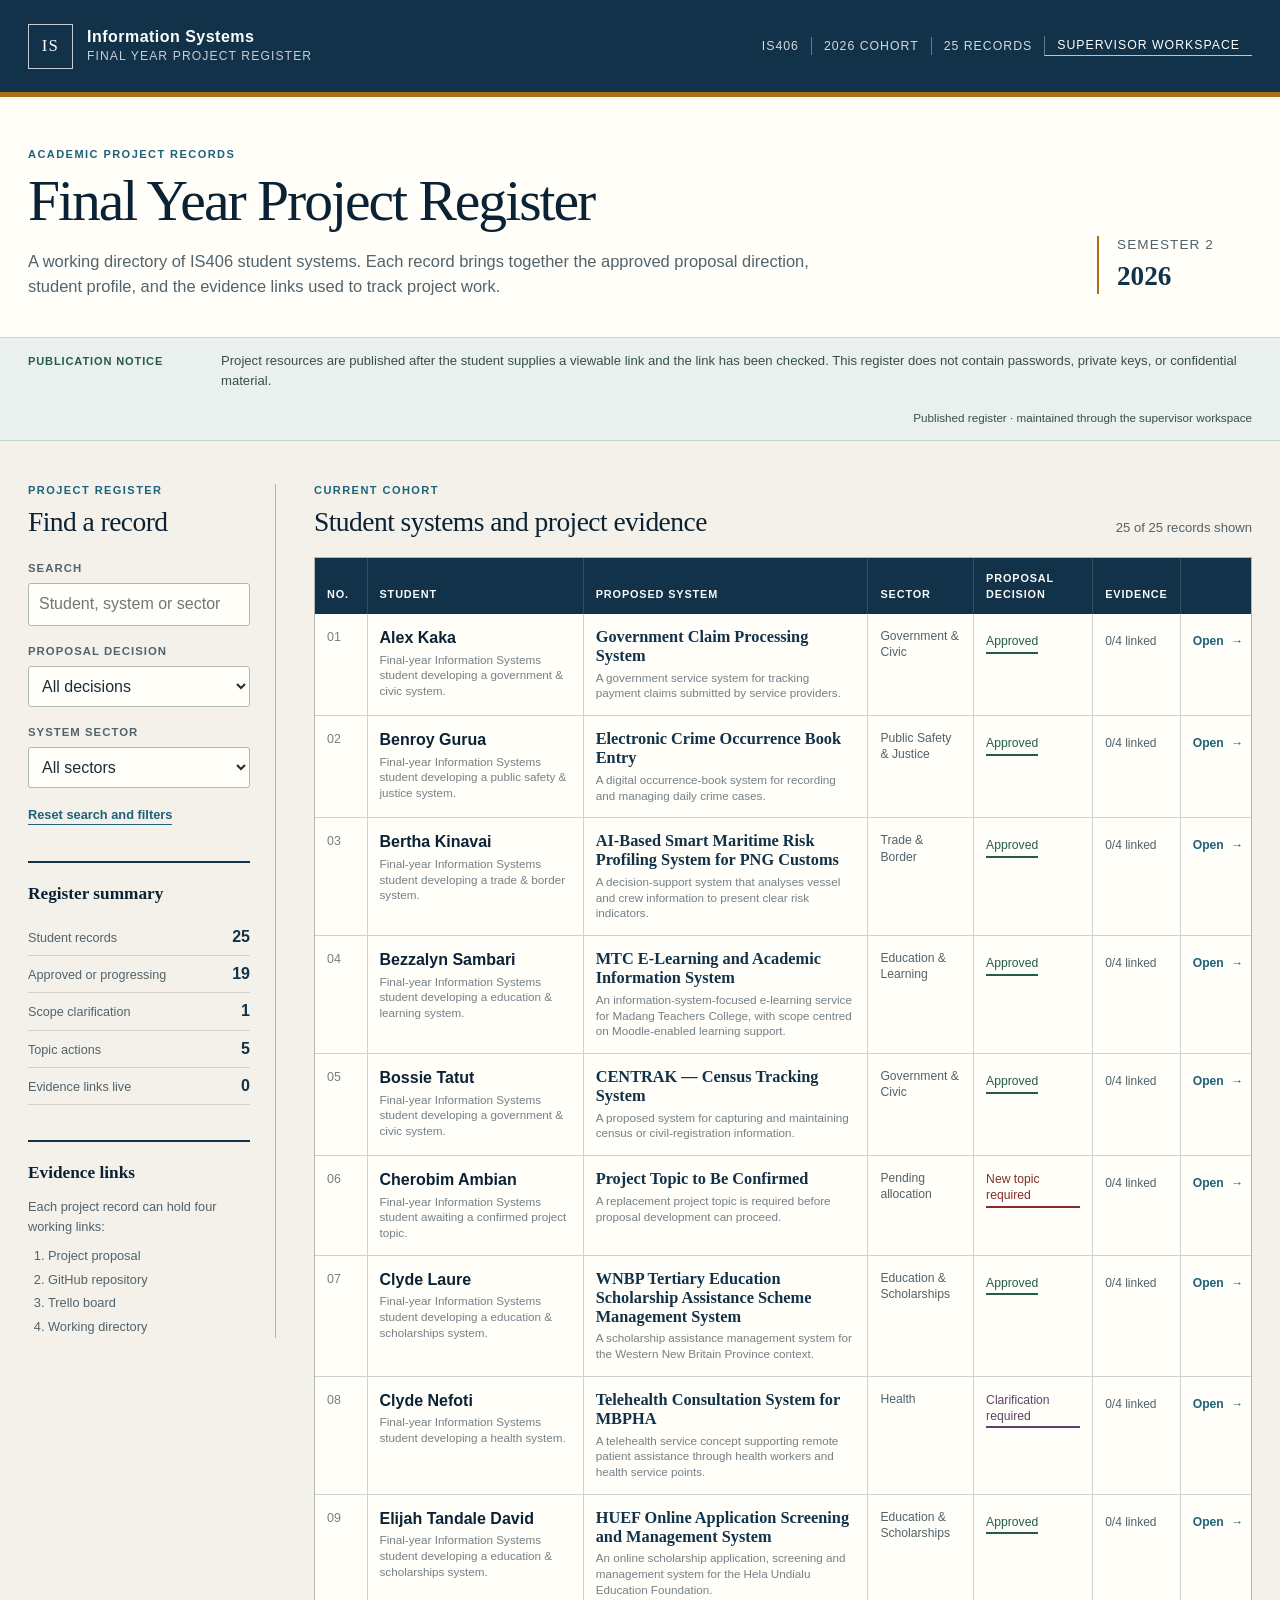
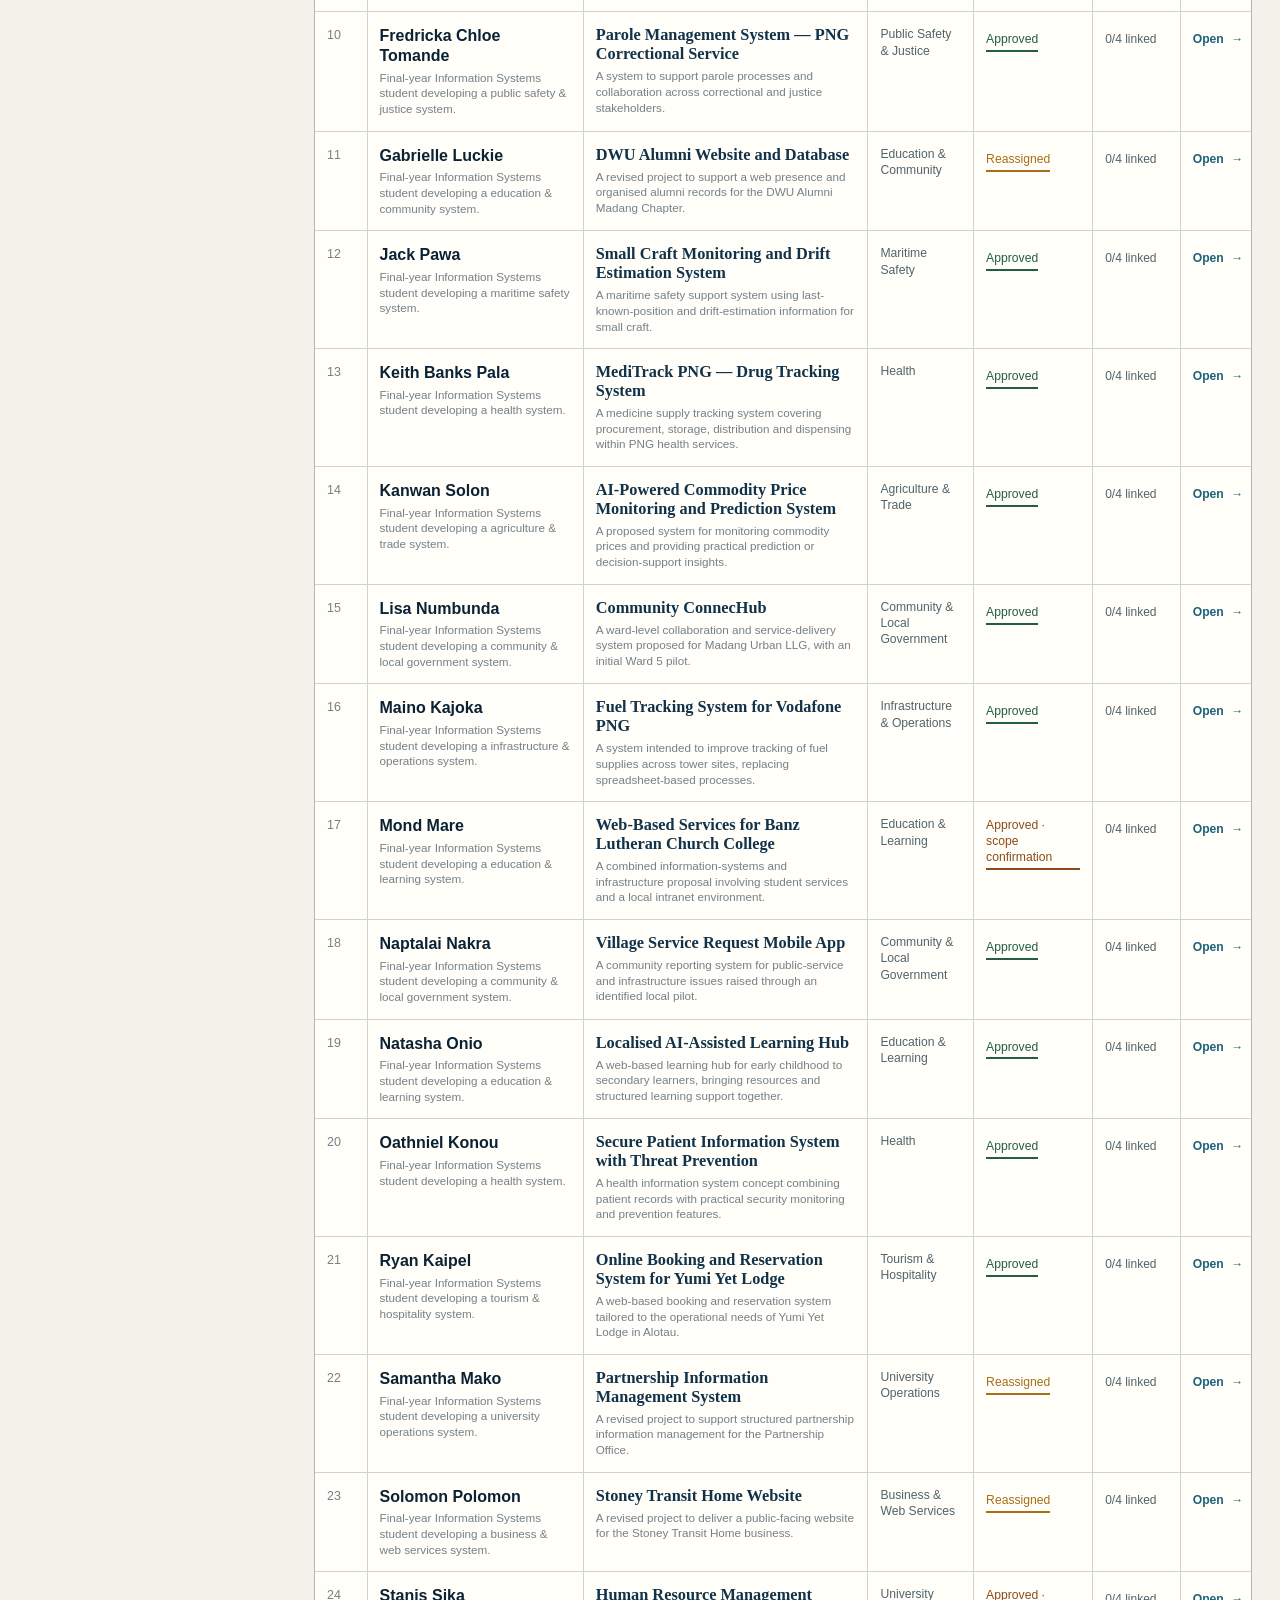
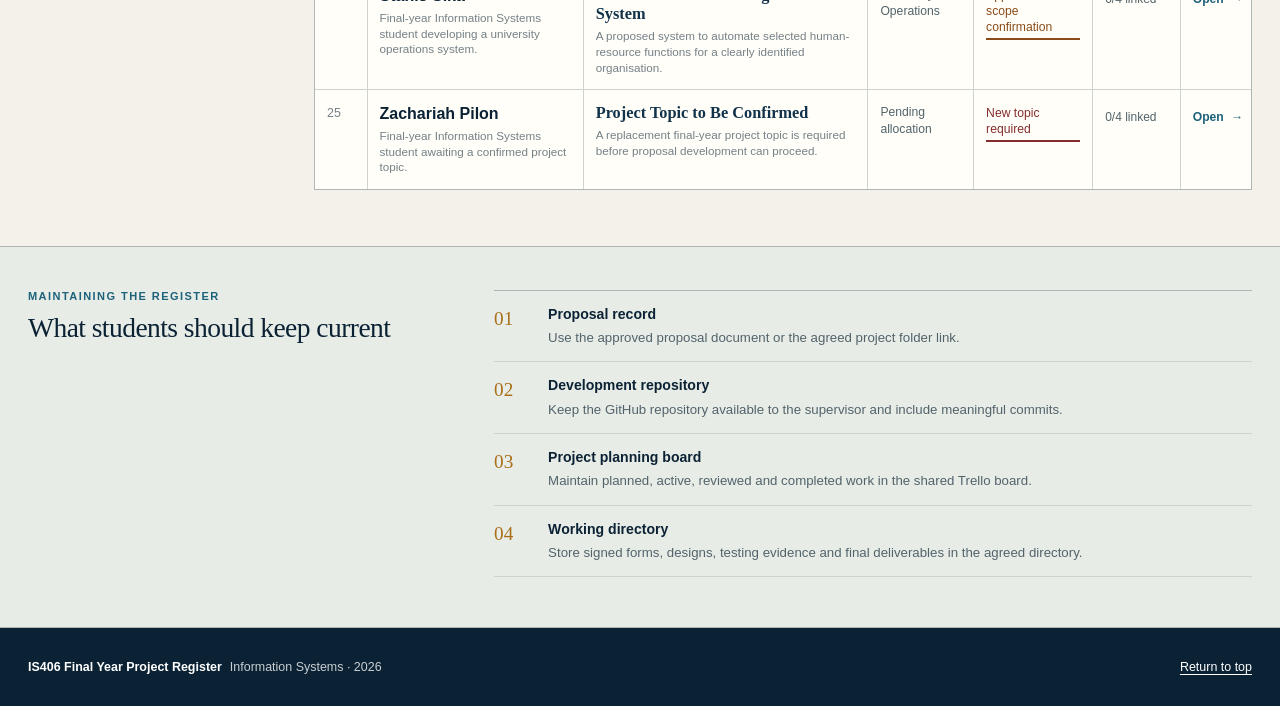
==== commit 025afb88: "Add files via upload" ====
--- a/index.html
+++ b/index.html
@@ -24,7 +24,7 @@
         <span>IS406</span>
         <span>2026 Cohort</span>
         <span id="headerRecordCount">25 records</span>
-        <a class="supervisor-link" href="admin.html">Supervisor sign in</a>
+        <a class="supervisor-link" href="admin.html">Supervisor workspace</a>
       </div>
     </div>
   </header>
@@ -185,7 +185,6 @@
   </template>
 
   <script src="assets/projects.js"></script>
-  <script src="assets/firebase-config.js"></script>
-  <script type="module" src="assets/app.js"></script>
+  <script src="assets/app.js"></script>
 </body>
 </html>
--- a/assets/styles.css
+++ b/assets/styles.css
@@ -151,3 +151,111 @@
 @media print {
   body { background: #fff; }.masthead { border-bottom-width: 2px; }.register-tools, .submission-guidance, .site-footer, .open-cell, .record-dialog { display: none !important; }.work-area { display: block; padding: 20px 0; }.project-table { min-width: 0; }.project-table th, .project-table td { padding: 6px; font-size: 8pt; }.project-summary, .student-bio { display: none; }.table-scroll { overflow: visible; border: 0; }
 }
+
+/* Supervisor administration — record maintenance, not a generic dashboard */
+.masthead-meta .supervisor-link { padding: 0 12px; color: #fff; border-left: 1px solid rgba(255,255,255,.35); text-decoration: none; text-underline-offset: 3px; }
+.supervisor-link { color: #fff; border-bottom: 1px solid rgba(255,255,255,.72); text-underline-offset: 3px; }
+.supervisor-link:hover { color: #fff; border-color: #fff; }
+.register-data-status { grid-column: 2; justify-self: end; color: #365049; font-size: .73rem; white-space: nowrap; }
+
+.admin-body { background: #eceee9; }
+.admin-masthead { border-bottom-color: var(--gold); }
+.admin-top-nav { display: flex; align-items: center; gap: 14px; color: rgba(255,255,255,.9); font-size: .78rem; }
+.admin-top-nav a { color: #fff; text-underline-offset: 3px; }
+.admin-top-nav span { max-width: 260px; overflow: hidden; text-overflow: ellipsis; white-space: nowrap; color: rgba(255,255,255,.76); }
+.admin-top-nav button { padding: 0; color: #fff; background: transparent; border: 0; border-bottom: 1px solid rgba(255,255,255,.75); font-size: .78rem; }
+.admin-heading { padding: 43px 0 35px; background: var(--paper); border-bottom: 1px solid var(--line); }
+.admin-heading h1 { max-width: 850px; font-size: clamp(2.15rem, 4vw, 3.75rem); }
+.admin-notice { background: #eaf0ed; border-bottom: 1px solid #c4d3cb; }
+.admin-notice .notice-inner { grid-template-columns: 175px minmax(0, 1fr); }
+
+.login-layout { display: grid; grid-template-columns: minmax(0, 1fr) minmax(330px, 430px); gap: 78px; padding: 62px 0 74px; }
+.login-intro { padding-top: 9px; }
+.login-intro h2, .admin-setup h2, .workspace-header h2 { margin: 0; color: var(--navy-deep); font-family: Georgia, "Times New Roman", serif; font-size: 2rem; font-weight: 500; letter-spacing: -.025em; line-height: 1.1; }
+.login-intro > p:not(.kicker) { max-width: 610px; color: var(--ink-soft); }
+.small-note { margin-top: 24px; padding-top: 15px; border-top: 1px solid var(--line); font-size: .82rem; }
+.login-form { display: grid; gap: 8px; align-content: start; padding: 28px; background: var(--paper); border: 1px solid var(--line-strong); border-top: 4px solid var(--navy); }
+.login-form label, .record-form label { color: var(--ink-soft); font-size: .72rem; font-weight: 700; letter-spacing: .05em; text-transform: uppercase; }
+.login-form input, .record-form input, .record-form textarea, .record-form select { width: 100%; min-height: 42px; padding: 8px 10px; color: var(--ink); background: #fff; border: 1px solid var(--line-strong); border-radius: var(--radius); outline: 0; }
+.login-form input { margin-bottom: 10px; }
+.login-form input:focus, .record-form input:focus, .record-form textarea:focus, .record-form select:focus { outline: 2px solid rgba(29,98,122,.35); outline-offset: 2px; border-color: var(--blue); }
+.record-form textarea { min-height: 104px; resize: vertical; }
+.primary-button, .secondary-button { width: fit-content; min-height: 39px; padding: 9px 14px; border-radius: var(--radius); font-size: .8rem; font-weight: 750; }
+.primary-button { color: #fff; background: var(--navy); border: 1px solid var(--navy); }
+.primary-button:hover { background: var(--navy-deep); border-color: var(--navy-deep); }
+.primary-button:disabled, .secondary-button:disabled { cursor: not-allowed; opacity: .58; }
+.secondary-button { color: var(--navy); background: transparent; border: 1px solid var(--navy); }
+.secondary-button:hover { color: #fff; background: var(--navy); }
+.form-note { margin: 11px 0 0; color: var(--ink-soft); font-size: .8rem; }
+.form-note.success { color: var(--green); font-weight: 700; }.form-note.error { color: var(--red); font-weight: 700; }
+
+.admin-setup { max-width: 860px; margin: 0 auto; padding: 62px 0 72px; }
+.admin-setup > p:not(.kicker) { max-width: 760px; color: var(--ink-soft); }
+.admin-setup ol { margin: 28px 0 20px; padding: 18px 20px 18px 38px; color: var(--ink-soft); background: var(--paper); border: 1px solid var(--line-strong); }
+.admin-setup li { padding: 5px 0; }
+.admin-setup code { padding: 2px 4px; color: var(--navy); background: #e8ece7; border: 1px solid var(--line); font-size: .85em; }
+.action-link { color: var(--blue); font-size: .85rem; font-weight: 750; text-underline-offset: 3px; }
+
+.admin-workspace { padding: 42px 0 64px; }
+.workspace-header { display: flex; align-items: end; justify-content: space-between; gap: 25px; margin-bottom: 22px; }
+.workspace-header h2 { font-size: 1.92rem; }
+.seed-area { display: grid; grid-template-columns: minmax(0, 1fr) auto; gap: 18px; align-items: center; padding: 15px 18px; background: #f7f4e7; border: 1px solid #d6c9a8; border-left: 4px solid var(--gold); }
+.seed-area strong { color: var(--navy); font-size: .88rem; }.seed-area p { margin: 3px 0 0; color: var(--ink-soft); font-size: .8rem; }.seed-area .form-note { grid-column: 1 / -1; margin: 0; }
+.admin-work-grid { display: grid; grid-template-columns: minmax(400px, .95fr) minmax(0, 1.25fr); gap: 28px; margin-top: 25px; align-items: start; }
+.admin-list-panel { padding: 22px; background: var(--paper); border: 1px solid var(--line-strong); }
+.admin-list-panel .tool-heading { margin-bottom: 16px; }.admin-list-panel .tool-heading h3, .editor-heading h3 { margin: 0; color: var(--navy-deep); font-family: Georgia, "Times New Roman", serif; font-size: 1.35rem; font-weight: 500; line-height: 1.15; }
+.admin-list-panel .field-label { margin-top: 15px; }
+.admin-table-scroll { max-height: 620px; margin-top: 20px; overflow: auto; border: 1px solid var(--line-strong); }
+.admin-project-table { width: 100%; min-width: 630px; border-collapse: collapse; text-align: left; }
+.admin-project-table th { position: sticky; top: 0; z-index: 1; padding: 10px 8px; color: #fff; background: var(--navy); font-size: .64rem; letter-spacing: .07em; text-transform: uppercase; }
+.admin-project-table td { padding: 10px 8px; color: var(--ink-soft); border-bottom: 1px solid var(--line); font-size: .75rem; vertical-align: top; }
+.admin-project-table td strong { display: block; color: var(--navy-deep); font-size: .79rem; }.admin-project-table td span { display: block; max-width: 250px; margin-top: 3px; color: var(--muted); line-height: 1.28; }
+.admin-project-table tbody tr:hover, .admin-project-table tbody tr.is-selected { background: #edf3f0; }.admin-project-table tbody tr.is-selected td:first-child { box-shadow: inset 3px 0 0 var(--green); }
+.table-action { padding: 0; color: var(--blue); background: transparent; border: 0; font-size: .74rem; font-weight: 750; text-decoration: underline; text-underline-offset: 3px; white-space: nowrap; }
+.editor-panel { min-width: 0; padding: 25px 28px 29px; background: var(--paper); border: 1px solid var(--line-strong); border-top: 4px solid var(--navy); }
+.editor-heading { padding-bottom: 18px; border-bottom: 1px solid var(--line-strong); }.editor-empty { margin: 26px 0 8px; color: var(--muted); }
+.record-form { display: grid; gap: 18px; margin-top: 21px; }
+.record-form[aria-disabled="true"] { opacity: .5; }
+.form-grid { display: grid; grid-template-columns: repeat(2, minmax(0, 1fr)); gap: 16px; }
+.compact-grid { gap: 16px; }
+.record-form > div, .form-grid > div { min-width: 0; }.record-form label { display: block; margin-bottom: 6px; }
+.link-fieldset { margin: 1px 0 0; padding: 17px; border: 1px solid var(--line-strong); }.link-fieldset legend { padding: 0 6px; color: var(--navy); font-size: .76rem; font-weight: 750; letter-spacing: .06em; text-transform: uppercase; }.link-fieldset > p { margin: 0 0 14px; color: var(--muted); font-size: .78rem; }.link-fieldset input { font-size: .84rem; }
+.form-actions { display: flex; align-items: center; gap: 18px; padding-top: 3px; }.form-actions .text-button { margin: 0; }
+
+@media (max-width: 980px) {
+  .admin-work-grid { grid-template-columns: 1fr; }.admin-table-scroll { max-height: 410px; }.register-data-status { grid-column: 2; justify-self: start; }
+}
+@media (max-width: 720px) {
+  .admin-top-nav span { display: none; }.login-layout { grid-template-columns: 1fr; gap: 30px; padding: 41px 0 50px; }.admin-workspace { padding: 31px 0 42px; }.workspace-header { align-items: start; flex-direction: column; gap: 8px; }.seed-area { grid-template-columns: 1fr; }.form-grid { grid-template-columns: 1fr; }.editor-panel, .admin-list-panel { padding: 19px; }.admin-heading { padding: 34px 0 27px; }.admin-notice .notice-inner { grid-template-columns: 1fr; }.register-data-status { grid-column: auto; justify-self: start; }
+}
+
+/* GitHub-backed supervisor workspace */
+.connect-layout { display: grid; grid-template-columns: minmax(0, 1fr) minmax(360px, 470px); gap: 78px; padding: 62px 0 74px; }
+.connect-intro { padding-top: 9px; }
+.connect-intro h2 { margin: 0; color: var(--navy-deep); font-family: Georgia, "Times New Roman", serif; font-size: 2rem; font-weight: 500; letter-spacing: -.025em; line-height: 1.1; }
+.connect-intro > p:not(.kicker) { max-width: 650px; color: var(--ink-soft); }
+.connect-intro code { padding: 2px 4px; color: var(--navy); background: #e8ece7; border: 1px solid var(--line); font-size: .88em; }
+.connect-form { display: grid; gap: 15px; align-content: start; padding: 28px; background: var(--paper); border: 1px solid var(--line-strong); border-top: 4px solid var(--navy); }
+.connect-form label { display: block; margin-bottom: 6px; color: var(--ink-soft); font-size: .72rem; font-weight: 700; letter-spacing: .05em; text-transform: uppercase; }
+.connect-form input { width: 100%; min-height: 42px; padding: 8px 10px; color: var(--ink); background: #fff; border: 1px solid var(--line-strong); border-radius: var(--radius); outline: 0; }
+.connect-form input:focus { outline: 2px solid rgba(29,98,122,.35); outline-offset: 2px; border-color: var(--blue); }
+.field-help { margin: 6px 0 0; color: var(--muted); font-size: .75rem; line-height: 1.4; }
+.repository-strip { display: grid; grid-template-columns: minmax(180px, 1fr) minmax(145px, .65fr) minmax(165px, .85fr) auto; gap: 16px; align-items: end; margin-top: 25px; padding: 14px 16px; background: #eaf0ed; border: 1px solid #c4d3cb; }
+.repository-strip > div { display: grid; gap: 2px; min-width: 0; }
+.repository-strip strong { color: var(--green); font-size: .68rem; letter-spacing: .08em; text-transform: uppercase; }
+.repository-strip span { overflow-wrap: anywhere; color: #365049; font-size: .8rem; }
+.list-actions { display: flex; justify-content: flex-end; margin-top: 14px; }
+.secondary-button { min-height: 38px; padding: 8px 12px; color: var(--navy); background: transparent; border: 1px solid var(--navy); border-radius: var(--radius); font-size: .78rem; font-weight: 750; }
+.secondary-button:hover { color: #fff; background: var(--navy); }
+.secondary-button:disabled, .primary-button:disabled { opacity: .6; cursor: not-allowed; }
+
+@media (max-width: 980px) {
+  .connect-layout { grid-template-columns: 1fr; gap: 30px; }
+  .repository-strip { grid-template-columns: 1fr 1fr; }
+  .repository-strip button { justify-self: start; }
+}
+@media (max-width: 720px) {
+  .connect-layout { padding: 41px 0 50px; }
+  .connect-form { padding: 19px; }
+  .repository-strip { grid-template-columns: 1fr; align-items: start; }
+}
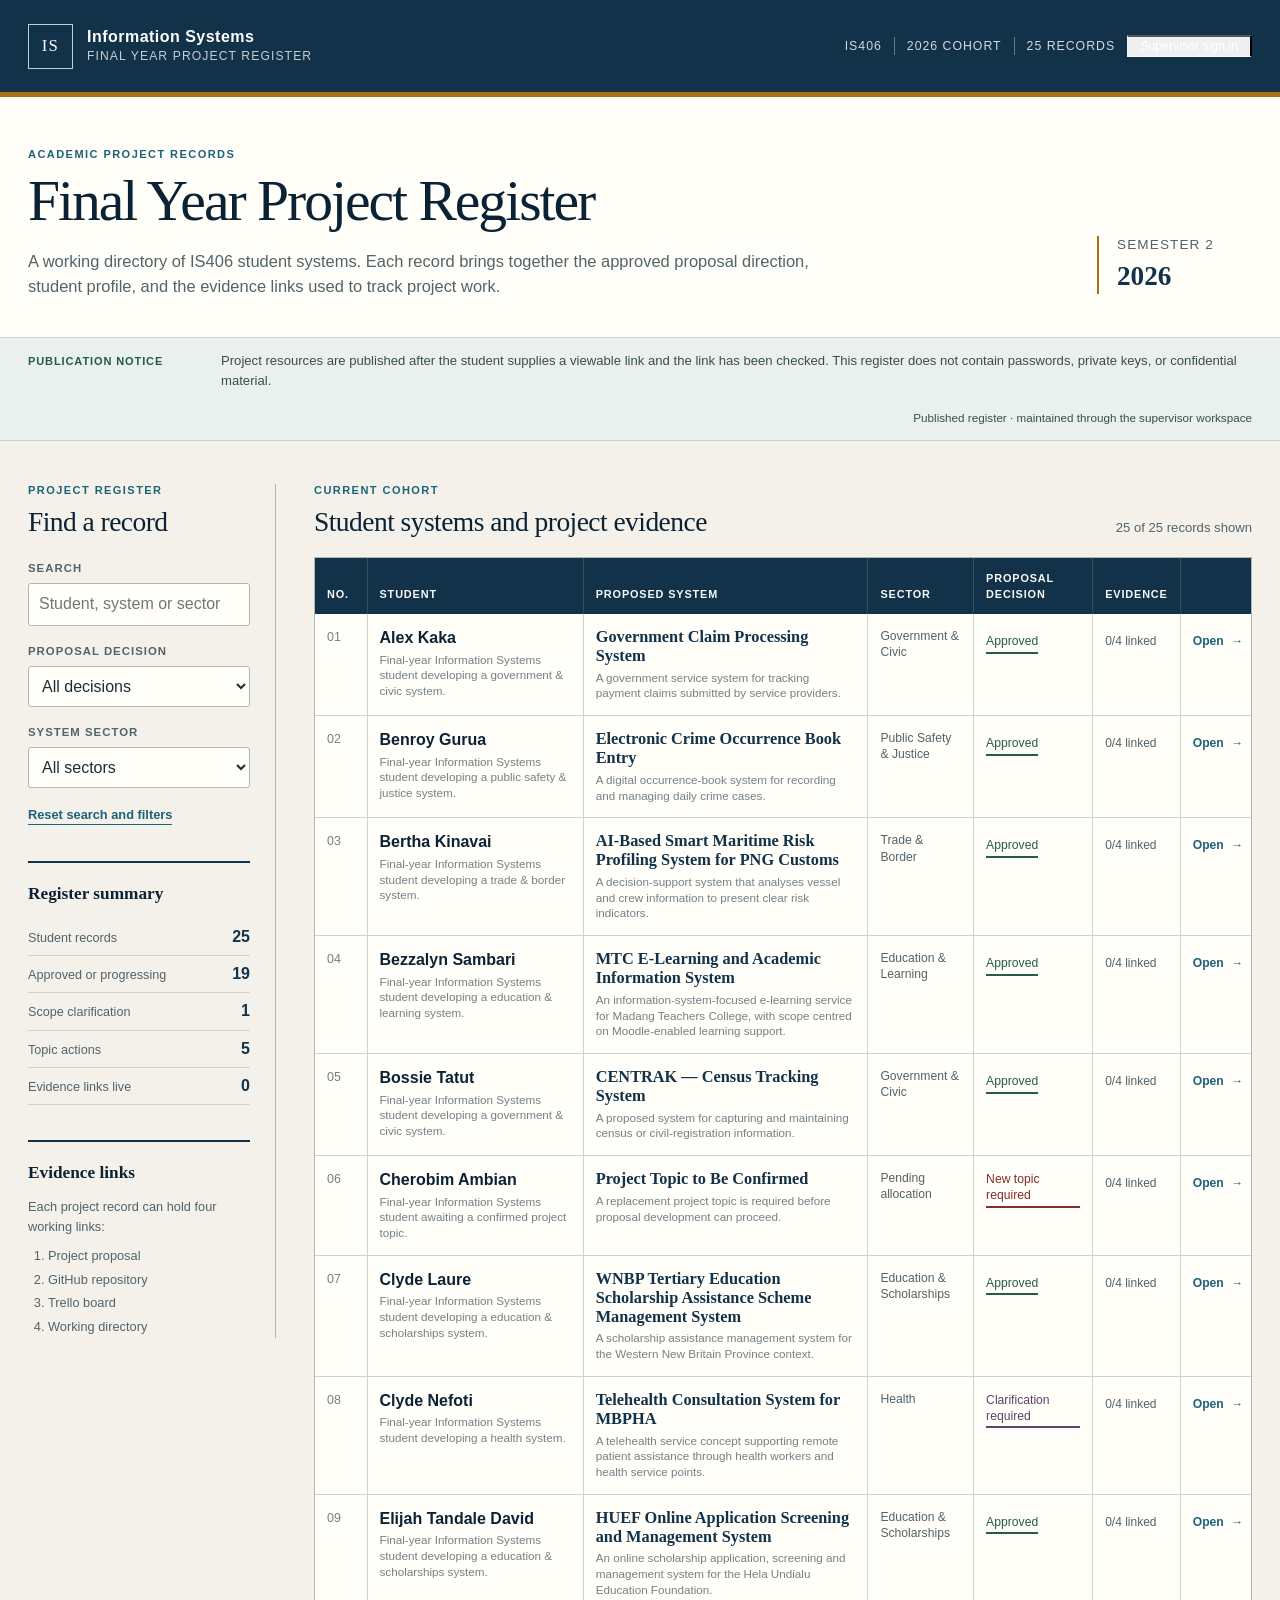
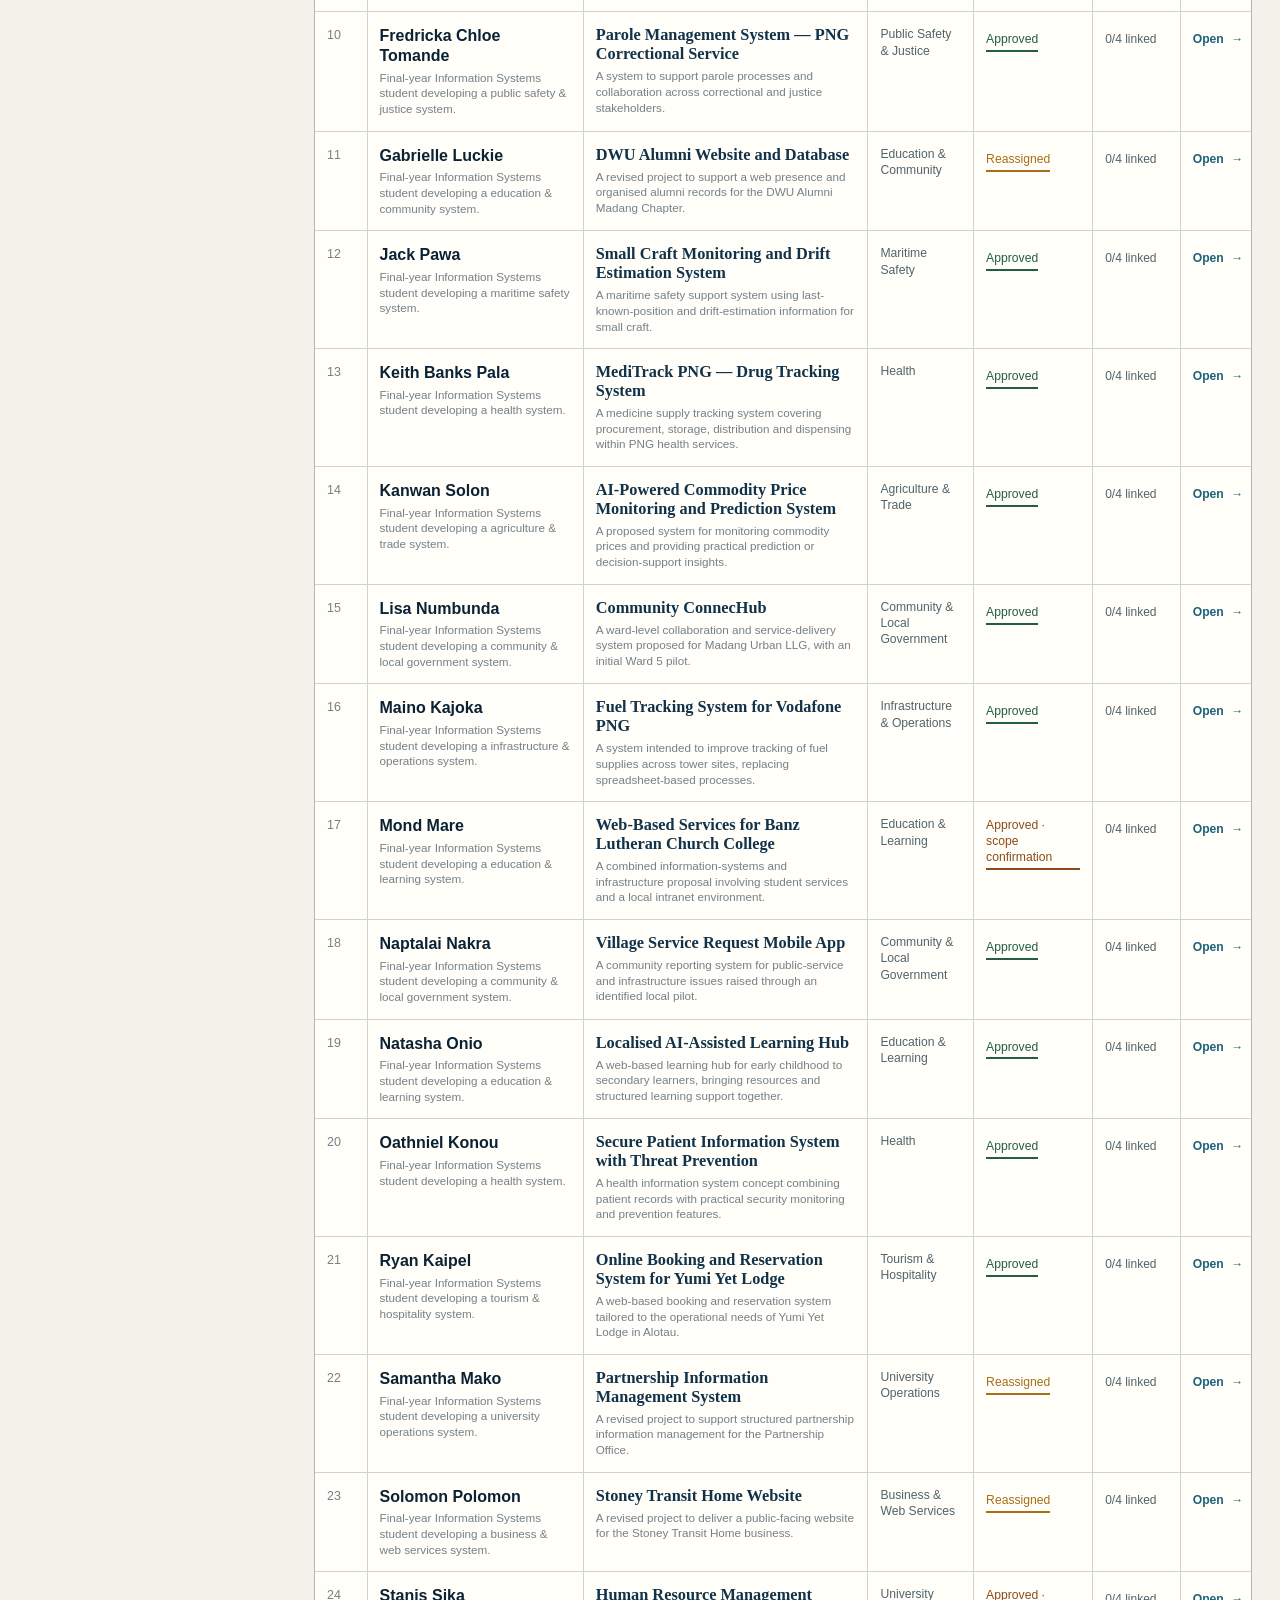
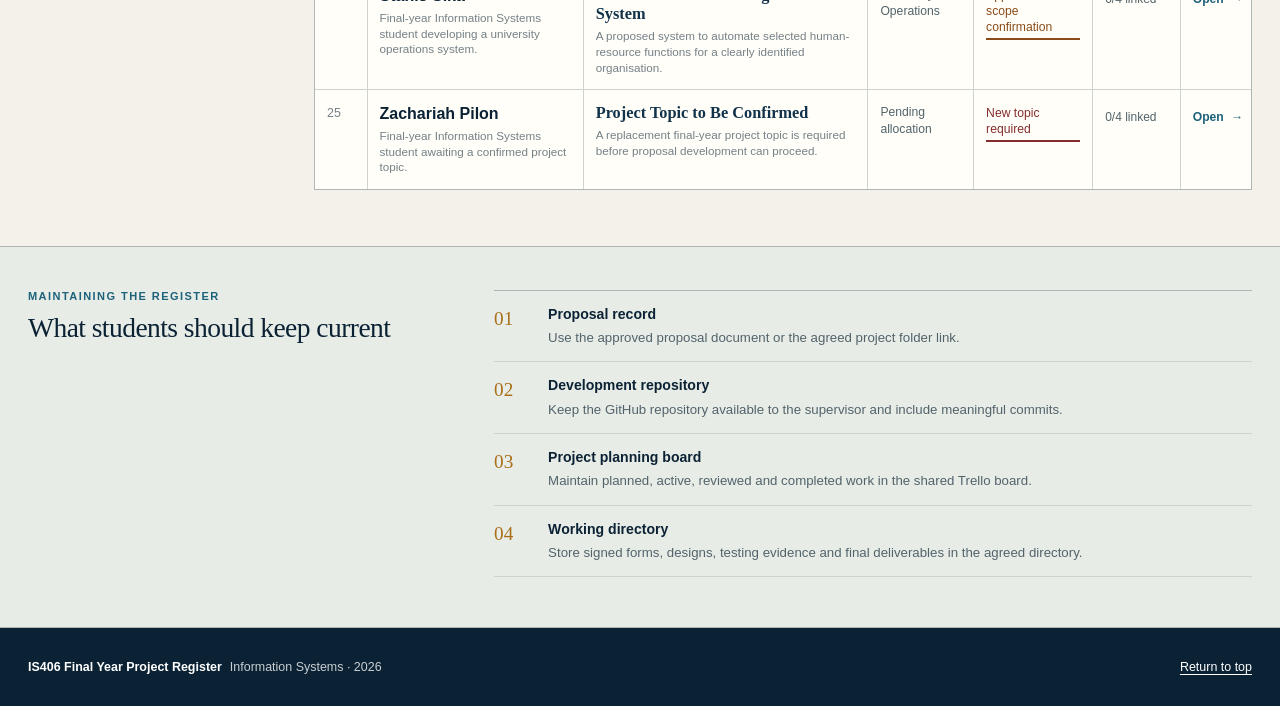
==== commit 750b4af4: "Add files via upload" ====
--- a/index.html
+++ b/index.html
@@ -24,7 +24,7 @@
         <span>IS406</span>
         <span>2026 Cohort</span>
         <span id="headerRecordCount">25 records</span>
-        <a class="supervisor-link" href="admin.html">Supervisor workspace</a>
+        <button class="supervisor-link" id="openSupervisorWorkspace" type="button">Supervisor sign in</button>
       </div>
     </div>
   </header>
@@ -172,6 +172,189 @@
     <div id="dialogContent"></div>
   </dialog>
 
+
+
+  <dialog id="supervisorDialog" class="supervisor-dialog" aria-labelledby="supervisorDialogTitle">
+    <div class="workspace-dialog-bar">
+      <div>
+        <p class="workspace-label">IS406 controlled record maintenance</p>
+        <h2 id="supervisorDialogTitle">Supervisor workspace</h2>
+      </div>
+      <div class="workspace-dialog-actions">
+        <span id="connectedAs" class="connected-as" hidden></span>
+        <button id="disconnectButton" class="dialog-action" type="button" hidden>Disconnect</button>
+        <button id="closeSupervisorWorkspace" class="dialog-action" type="button">Close workspace</button>
+      </div>
+    </div>
+    <div class="supervisor-dialog-content">
+      <section class="workspace-intro" aria-label="Supervisor workspace purpose">
+        <p class="kicker">Same register, controlled updates</p>
+        <p>Use this workspace to update the live project register without opening or editing the project data file. Each saved change is committed to the authorised GitHub repository and appears in the public register after GitHub Pages publishes it.</p>
+      </section>
+      <section class="workspace-notice" aria-label="Access notice">
+        <strong>Supervisor access</strong>
+        <p>Use only a GitHub account with permission to update this repository. Do not add passwords, private keys, confidential reports, grades, or private student information.</p>
+      </section>
+
+    <section id="connectView" class="connect-layout">
+      <div class="connect-intro">
+        <p class="kicker">GitHub repository connection</p>
+        <h2>Connect before editing records</h2>
+        <p>This is an editing interface for the project register—not a text editor. It loads the current student data from <code>assets/projects.js</code>, lets you edit a selected record through the form, and commits the update to GitHub.</p>
+        <p class="small-note">Each supervisor uses their own GitHub fine-grained personal access token with access limited to this repository. The token is held in this browser tab only and is discarded when you disconnect or close the tab.</p>
+        <p class="small-note"><a class="action-link" href="GITHUB_SUPERVISOR_WORKSPACE.md">Read the supervisor connection guide</a></p>
+      </div>
+
+      <form id="connectForm" class="connect-form" novalidate>
+        <div class="form-grid compact-grid">
+          <div>
+            <label for="repoOwner">Organisation or owner</label>
+            <input id="repoOwner" name="repoOwner" type="text" autocomplete="organization" required>
+          </div>
+          <div>
+            <label for="repoName">Repository</label>
+            <input id="repoName" name="repoName" type="text" autocomplete="off" required>
+          </div>
+        </div>
+        <div>
+          <label for="repoBranch">Branch</label>
+          <input id="repoBranch" name="repoBranch" type="text" autocomplete="off" required>
+        </div>
+        <div>
+          <label for="githubToken">GitHub access token</label>
+          <input id="githubToken" name="githubToken" type="password" autocomplete="off" spellcheck="false" required>
+          <p class="field-help">Create a fine-grained token for this repository only, with <strong>Contents: Read and write</strong>. Do not paste a token into any public document, email, or source file.</p>
+        </div>
+        <button class="primary-button" type="submit">Connect to register</button>
+        <p id="connectMessage" class="form-note" role="status" hidden></p>
+      </form>
+    </section>
+
+    <section id="workspaceView" class="admin-workspace" hidden>
+      <div class="workspace-header">
+        <div>
+          <p class="kicker">Project records</p>
+          <h2>Review and update the current cohort</h2>
+        </div>
+        <p id="adminCount" class="record-count"></p>
+      </div>
+
+      <section class="repository-strip" aria-label="Connected repository details">
+        <div>
+          <strong id="repositoryLabel">Repository</strong>
+          <span id="repositoryPath"></span>
+        </div>
+        <div>
+          <strong>Data file</strong>
+          <span id="dataFileLabel">assets/projects.js</span>
+        </div>
+        <div>
+          <strong>Last loaded</strong>
+          <span id="lastLoaded">—</span>
+        </div>
+        <button id="reloadRegisterButton" class="secondary-button" type="button">Reload current register</button>
+      </section>
+
+      <div class="admin-work-grid">
+        <aside class="admin-list-panel" aria-labelledby="project-list-title">
+          <div class="tool-heading">
+            <p class="kicker">Record selection</p>
+            <h3 id="project-list-title">Choose a project</h3>
+          </div>
+          <label class="field-label" for="adminSearch">Search register</label>
+          <div class="search-control"><input id="adminSearch" type="search" placeholder="Student, system or sector" autocomplete="off"></div>
+          <label class="field-label" for="adminStatusFilter">Proposal decision</label>
+          <select id="adminStatusFilter"></select>
+          <div class="list-actions">
+            <button id="newRecordButton" class="secondary-button" type="button">Add project record</button>
+          </div>
+          <div class="admin-table-scroll" tabindex="0" aria-label="Scrollable supervisor project record list">
+            <table class="admin-project-table">
+              <thead><tr><th>No.</th><th>Student and system</th><th>Decision</th><th>Links</th><th><span class="sr-only">Edit</span></th></tr></thead>
+              <tbody id="adminRows"></tbody>
+            </table>
+          </div>
+        </aside>
+
+        <section class="editor-panel" aria-labelledby="formTitle">
+          <div class="editor-heading">
+            <p class="kicker">Record editor</p>
+            <h3 id="formTitle">Select a project record</h3>
+          </div>
+          <p id="emptyForm" class="editor-empty">Select a project from the register to review or update its details.</p>
+          <form id="recordForm" class="record-form" novalidate>
+            <input type="hidden" name="id" id="id">
+            <div class="form-grid compact-grid">
+              <div>
+                <label for="student">Student name <span aria-hidden="true">*</span></label>
+                <input id="student" name="student" type="text" required>
+              </div>
+              <div>
+                <label for="initials">Initials</label>
+                <input id="initials" name="initials" type="text" maxlength="6">
+              </div>
+            </div>
+            <div class="form-grid compact-grid">
+              <div>
+                <label for="title">Proposed system <span aria-hidden="true">*</span></label>
+                <input id="title" name="title" type="text" required>
+              </div>
+              <div>
+                <label for="domain">System sector <span aria-hidden="true">*</span></label>
+                <input id="domain" name="domain" type="text" required>
+              </div>
+            </div>
+            <div class="form-grid compact-grid">
+              <div>
+                <label for="status">Proposal decision <span aria-hidden="true">*</span></label>
+                <select id="status" name="status" required>
+                  <option value="Approved">Approved</option>
+                  <option value="Approved · scope confirmation">Approved · scope confirmation</option>
+                  <option value="Clarification required">Clarification required</option>
+                  <option value="Reassigned">Reassigned</option>
+                  <option value="New topic required">New topic required</option>
+                </select>
+              </div>
+              <div>
+                <label for="proposalStage">Current project stage <span aria-hidden="true">*</span></label>
+                <input id="proposalStage" name="proposalStage" type="text" required>
+              </div>
+            </div>
+            <div>
+              <label for="summary">System proposal summary <span aria-hidden="true">*</span></label>
+              <textarea id="summary" name="summary" rows="4" required></textarea>
+            </div>
+            <div>
+              <label for="note">Supervisor direction or next action</label>
+              <textarea id="note" name="note" rows="4"></textarea>
+            </div>
+            <fieldset class="link-fieldset">
+              <legend>Published evidence links</legend>
+              <p>Use complete viewable links only. Leave a field blank until it has been checked.</p>
+              <div class="form-grid">
+                <div><label for="proposalUrl">Project proposal</label><input id="proposalUrl" name="proposalUrl" type="url" placeholder="https://…"></div>
+                <div><label for="githubUrl">GitHub repository</label><input id="githubUrl" name="githubUrl" type="url" placeholder="https://github.com/…"></div>
+                <div><label for="trelloUrl">Trello board</label><input id="trelloUrl" name="trelloUrl" type="url" placeholder="https://trello.com/…"></div>
+                <div><label for="workspaceUrl">Working directory</label><input id="workspaceUrl" name="workspaceUrl" type="url" placeholder="https://…"></div>
+              </div>
+            </fieldset>
+            <div>
+              <label for="commitNote">Commit note</label>
+              <input id="commitNote" name="commitNote" type="text" maxlength="140" placeholder="Optional note for the GitHub history">
+              <p class="field-help">GitHub records the exact account that commits this change. This note becomes part of the commit message.</p>
+            </div>
+            <div class="form-actions">
+              <button class="primary-button" type="submit">Save and commit record</button>
+              <button id="resetFormButton" class="text-button" type="button">Discard unsaved changes</button>
+            </div>
+            <p id="formMessage" class="form-note" role="status" hidden></p>
+          </form>
+        </section>
+      </div>
+    </section>
+    </div>
+  </dialog>
+
   <template id="projectRowTemplate">
     <tr>
       <td class="record-number"></td>
@@ -185,6 +368,8 @@
   </template>
 
   <script src="assets/projects.js"></script>
+  <script src="assets/repository-config.js"></script>
   <script src="assets/app.js"></script>
+  <script src="assets/supervisor-workspace.js"></script>
 </body>
 </html>
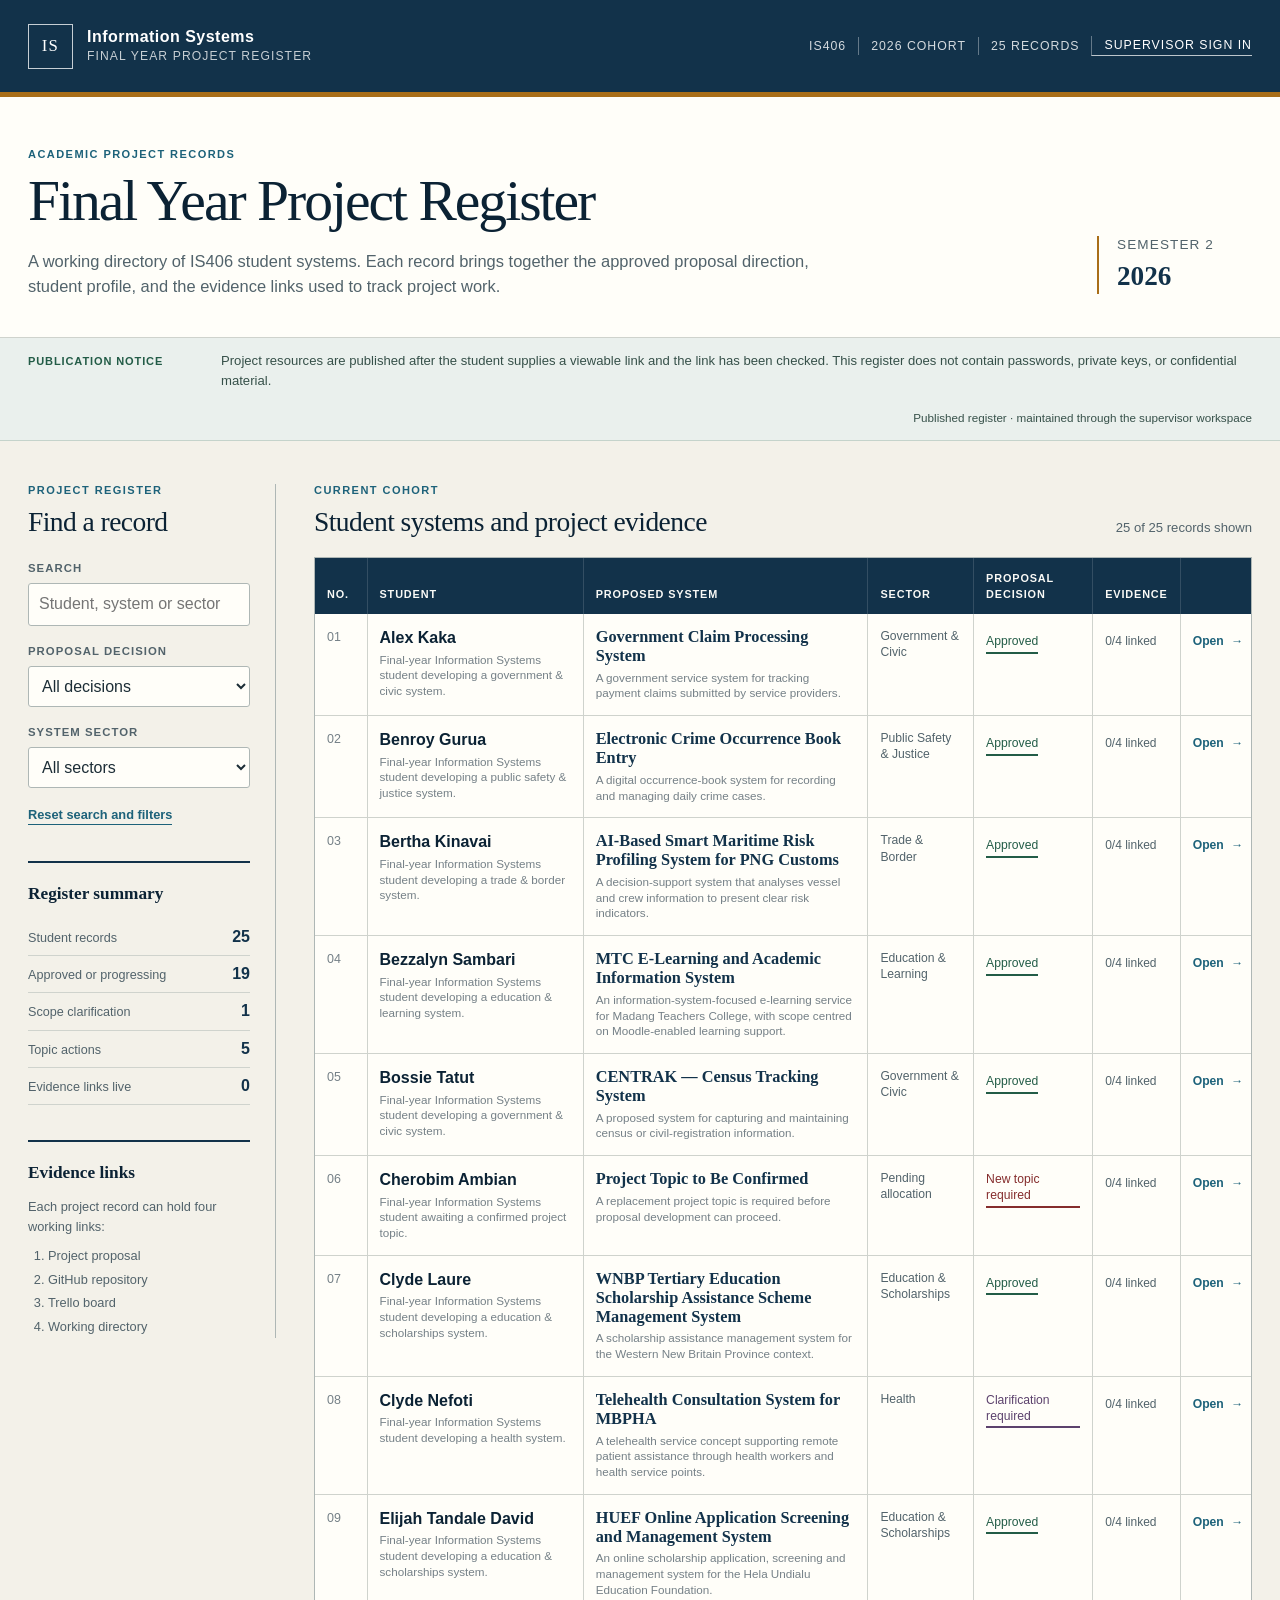
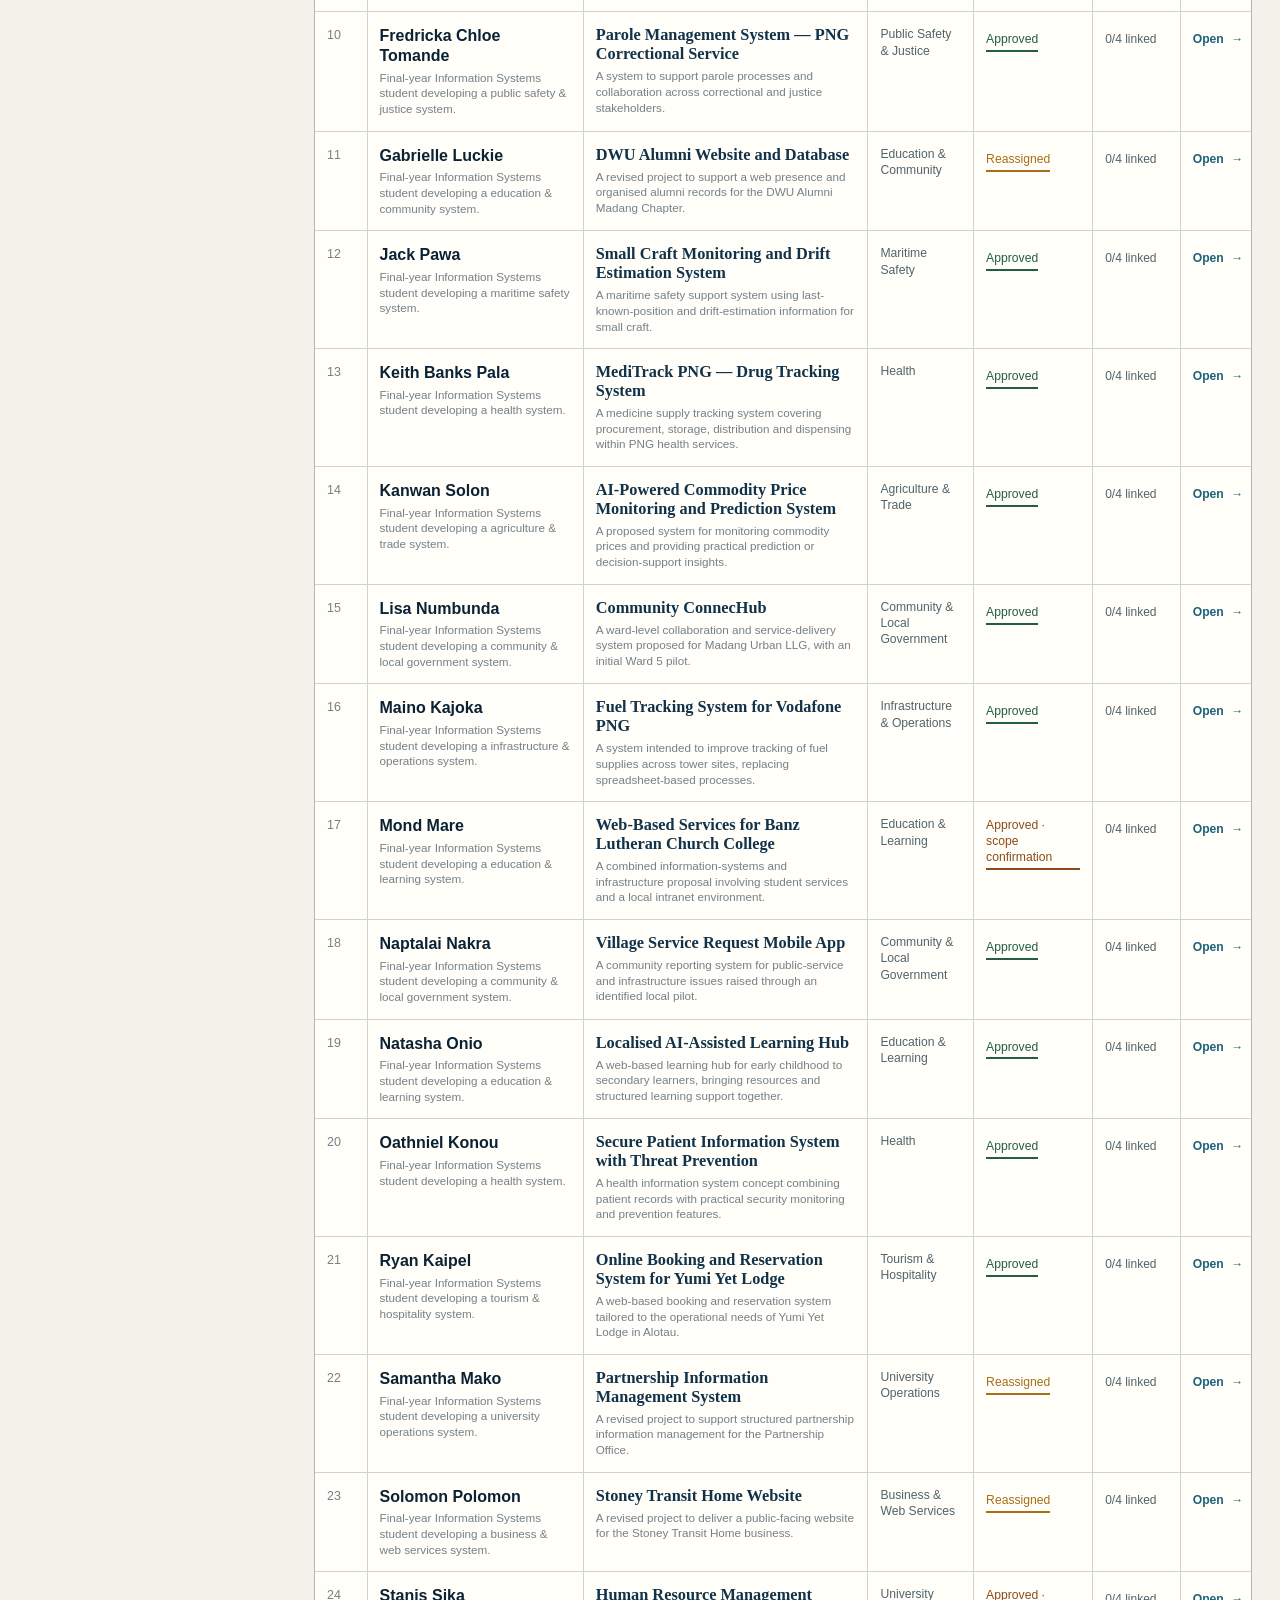
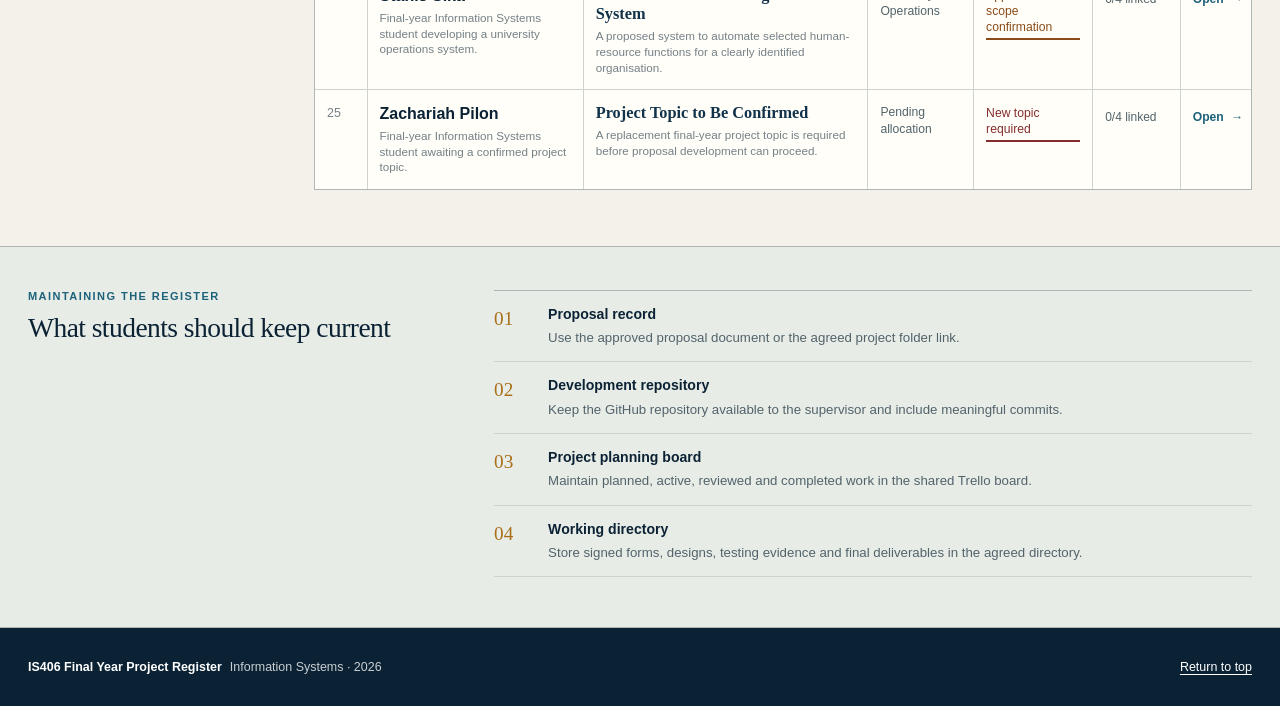
==== commit 2f227298: "Add files via upload" ====
--- a/index.html
+++ b/index.html
@@ -189,7 +189,7 @@
     <div class="supervisor-dialog-content">
       <section class="workspace-intro" aria-label="Supervisor workspace purpose">
         <p class="kicker">Same register, controlled updates</p>
-        <p>Use this workspace to update the live project register without opening or editing the project data file. Each saved change is committed to the authorised GitHub repository and appears in the public register after GitHub Pages publishes it.</p>
+        <p>Use this workspace to create, review, update, or remove project records without opening or editing the project data file. Each confirmed change is committed to the authorised GitHub repository and appears in the public register after GitHub Pages publishes it.</p>
       </section>
       <section class="workspace-notice" aria-label="Access notice">
         <strong>Supervisor access</strong>
@@ -346,7 +346,20 @@
             <div class="form-actions">
               <button class="primary-button" type="submit">Save and commit record</button>
               <button id="resetFormButton" class="text-button" type="button">Discard unsaved changes</button>
-            </div>
+              <button id="deleteRecordButton" class="danger-button" type="button" hidden>Remove record</button>
+            </div>
+            <section id="deleteConfirmPanel" class="delete-confirmation" aria-labelledby="deleteConfirmationTitle" hidden>
+              <p class="delete-confirmation-kicker">Permanent action</p>
+              <h4 id="deleteConfirmationTitle">Remove this project record?</h4>
+              <p><strong id="deleteRecordName"></strong> will be removed from the public register when the GitHub Pages deployment completes. The repository commit history will retain the prior version.</p>
+              <label for="deleteConfirmation">Type <strong>DELETE</strong> to confirm</label>
+              <div class="delete-confirmation-actions">
+                <input id="deleteConfirmation" type="text" autocomplete="off" spellcheck="false" aria-describedby="deleteConfirmationHint">
+                <button id="confirmDeleteButton" class="danger-button" type="button" disabled>Delete permanently</button>
+                <button id="cancelDeleteButton" class="text-button" type="button">Cancel</button>
+              </div>
+              <p id="deleteConfirmationHint" class="field-help">Use this only for a duplicate, withdrawn, or incorrectly created project record. Use the normal editor to change a project instead.</p>
+            </section>
             <p id="formMessage" class="form-note" role="status" hidden></p>
           </form>
         </section>
--- a/assets/styles.css
+++ b/assets/styles.css
@@ -259,3 +259,97 @@
   .connect-form { padding: 19px; }
   .repository-strip { grid-template-columns: 1fr; align-items: start; }
 }
+
+/* Integrated supervisor workspace: same public register, controlled edit layer */
+.masthead-meta .supervisor-link {
+  padding: 0 0 1px 12px;
+  color: #fff;
+  background: transparent;
+  border: 0;
+  border-left: 1px solid rgba(255,255,255,.35);
+  border-bottom: 1px solid rgba(255,255,255,.72);
+  border-radius: 0;
+  font-size: inherit;
+  letter-spacing: inherit;
+  text-transform: inherit;
+  text-underline-offset: 3px;
+}
+.masthead-meta .supervisor-link:hover { border-bottom-color: #fff; }
+.masthead-meta .supervisor-link:focus-visible,
+.dialog-action:focus-visible { outline: 2px solid #fff; outline-offset: 4px; }
+
+.supervisor-dialog {
+  width: min(1420px, calc(100% - 24px));
+  height: min(94vh, 1080px);
+  max-height: 94vh;
+  margin: auto;
+  padding: 0;
+  overflow: hidden;
+  color: var(--ink);
+  background: var(--canvas);
+  border: 1px solid var(--navy-deep);
+  border-radius: 0;
+  box-shadow: 0 22px 60px rgba(4,18,27,.42);
+}
+.supervisor-dialog::backdrop { background: rgba(8,22,32,.68); }
+.workspace-dialog-bar {
+  position: sticky;
+  top: 0;
+  z-index: 5;
+  display: flex;
+  align-items: center;
+  justify-content: space-between;
+  gap: 24px;
+  min-height: 72px;
+  padding: 12px 24px;
+  color: #fff;
+  background: var(--navy);
+  border-bottom: 4px solid var(--gold);
+}
+.workspace-label { margin: 0 0 2px; color: rgba(255,255,255,.72); font-size: .67rem; font-weight: 700; letter-spacing: .1em; text-transform: uppercase; }
+.workspace-dialog-bar h2 { margin: 0; color: #fff; font-family: Georgia, "Times New Roman", serif; font-size: 1.36rem; font-weight: 500; line-height: 1.08; }
+.workspace-dialog-actions { display: flex; align-items: center; justify-content: flex-end; gap: 16px; }
+.connected-as { color: rgba(255,255,255,.8); font-size: .74rem; }
+.dialog-action { padding: 2px 0; color: #fff; background: transparent; border: 0; border-bottom: 1px solid rgba(255,255,255,.72); border-radius: 0; font-size: .77rem; font-weight: 700; text-underline-offset: 3px; }
+.dialog-action:hover { border-color: #fff; }
+.supervisor-dialog-content { height: calc(100% - 72px); overflow: auto; }
+.workspace-intro { padding: 28px 32px 23px; background: var(--paper); border-bottom: 1px solid var(--line); }
+.workspace-intro .kicker { margin-bottom: 8px; }
+.workspace-intro > p:not(.kicker) { max-width: 930px; margin: 0; color: var(--ink-soft); font-size: .91rem; }
+.workspace-notice { display: grid; grid-template-columns: 175px minmax(0, 1fr); gap: 18px; padding: 12px 32px; background: #eaf0ed; border-bottom: 1px solid #c4d3cb; }
+.workspace-notice strong { color: var(--green); font-size: .69rem; letter-spacing: .08em; text-transform: uppercase; }
+.workspace-notice p { margin: 0; color: #365049; font-size: .8rem; }
+.supervisor-dialog .connect-layout { max-width: 1260px; margin: 0 auto; padding: 42px 32px 48px; }
+.supervisor-dialog .admin-workspace { max-width: 1360px; margin: 0 auto; padding: 31px 32px 44px; }
+.supervisor-dialog .admin-work-grid { grid-template-columns: minmax(390px, .84fr) minmax(0, 1.3fr); }
+.supervisor-dialog .admin-table-scroll { max-height: 510px; }
+.supervisor-dialog .editor-panel { margin-bottom: 4px; }
+
+@media (max-width: 980px) {
+  .supervisor-dialog { width: min(100% - 12px, 900px); height: 96vh; max-height: 96vh; }
+  .workspace-dialog-bar { align-items: start; flex-direction: column; gap: 10px; padding: 13px 18px; }
+  .workspace-dialog-actions { width: 100%; justify-content: space-between; }
+  .supervisor-dialog-content { height: calc(100% - 114px); }
+  .workspace-intro { padding: 23px 20px 19px; }
+  .workspace-notice { grid-template-columns: 1fr; gap: 5px; padding: 12px 20px; }
+  .supervisor-dialog .connect-layout,
+  .supervisor-dialog .admin-workspace { padding-left: 20px; padding-right: 20px; }
+  .supervisor-dialog .admin-work-grid { grid-template-columns: 1fr; }
+  .supervisor-dialog .admin-table-scroll { max-height: 360px; }
+}
+
+@media (max-width: 720px) {
+  .masthead-inner { align-items: flex-start; flex-direction: column; gap: 15px; padding: 18px 0; }
+  .masthead-meta { width: 100%; flex-wrap: wrap; font-size: .68rem; }
+  .masthead-meta span { padding: 0 8px; }
+  .masthead-meta .supervisor-link { padding-left: 8px; }
+  .workspace-dialog-actions { gap: 11px; align-items: center; }
+  .connected-as { max-width: 120px; overflow: hidden; text-overflow: ellipsis; white-space: nowrap; }
+  .workspace-intro > p:not(.kicker) { font-size: .84rem; }
+  .supervisor-dialog .connect-layout,
+  .supervisor-dialog .admin-workspace { padding-left: 15px; padding-right: 15px; }
+}
+
+@media print {
+  .supervisor-dialog { display: none !important; }
+}
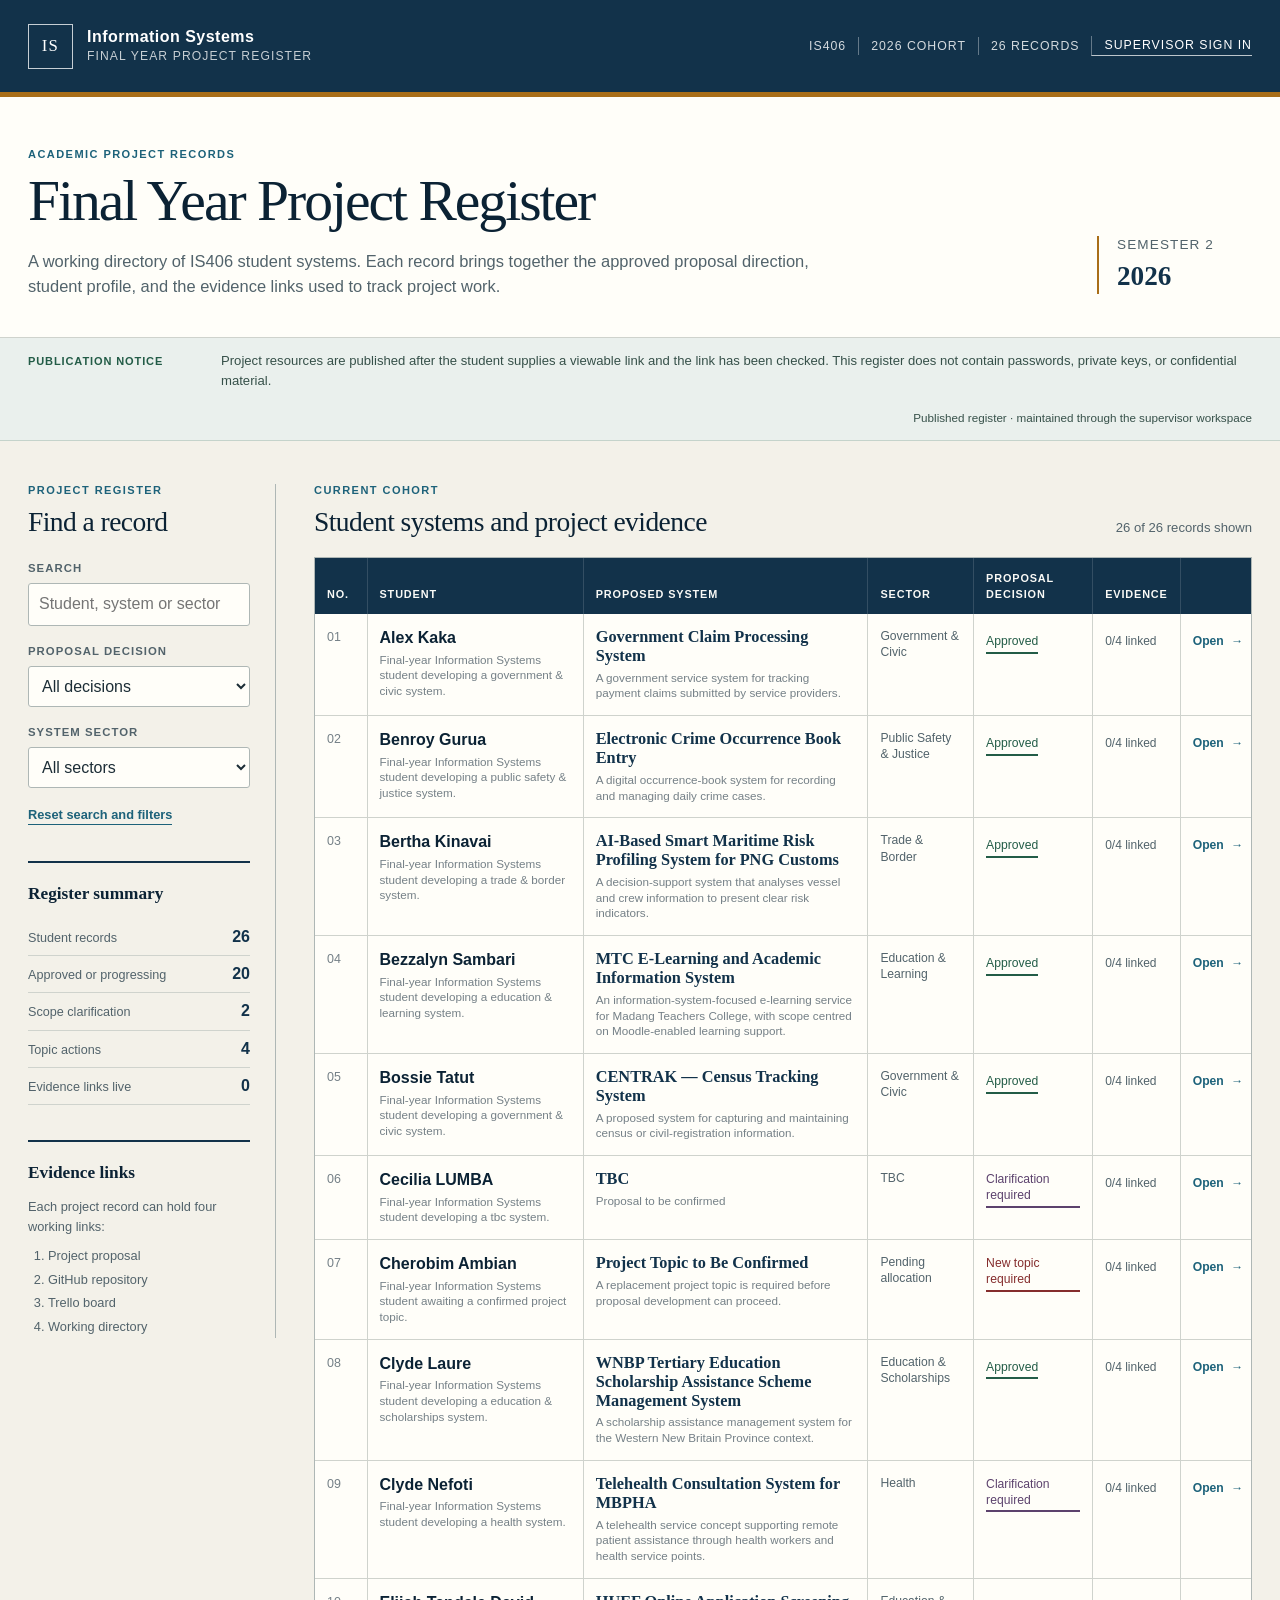
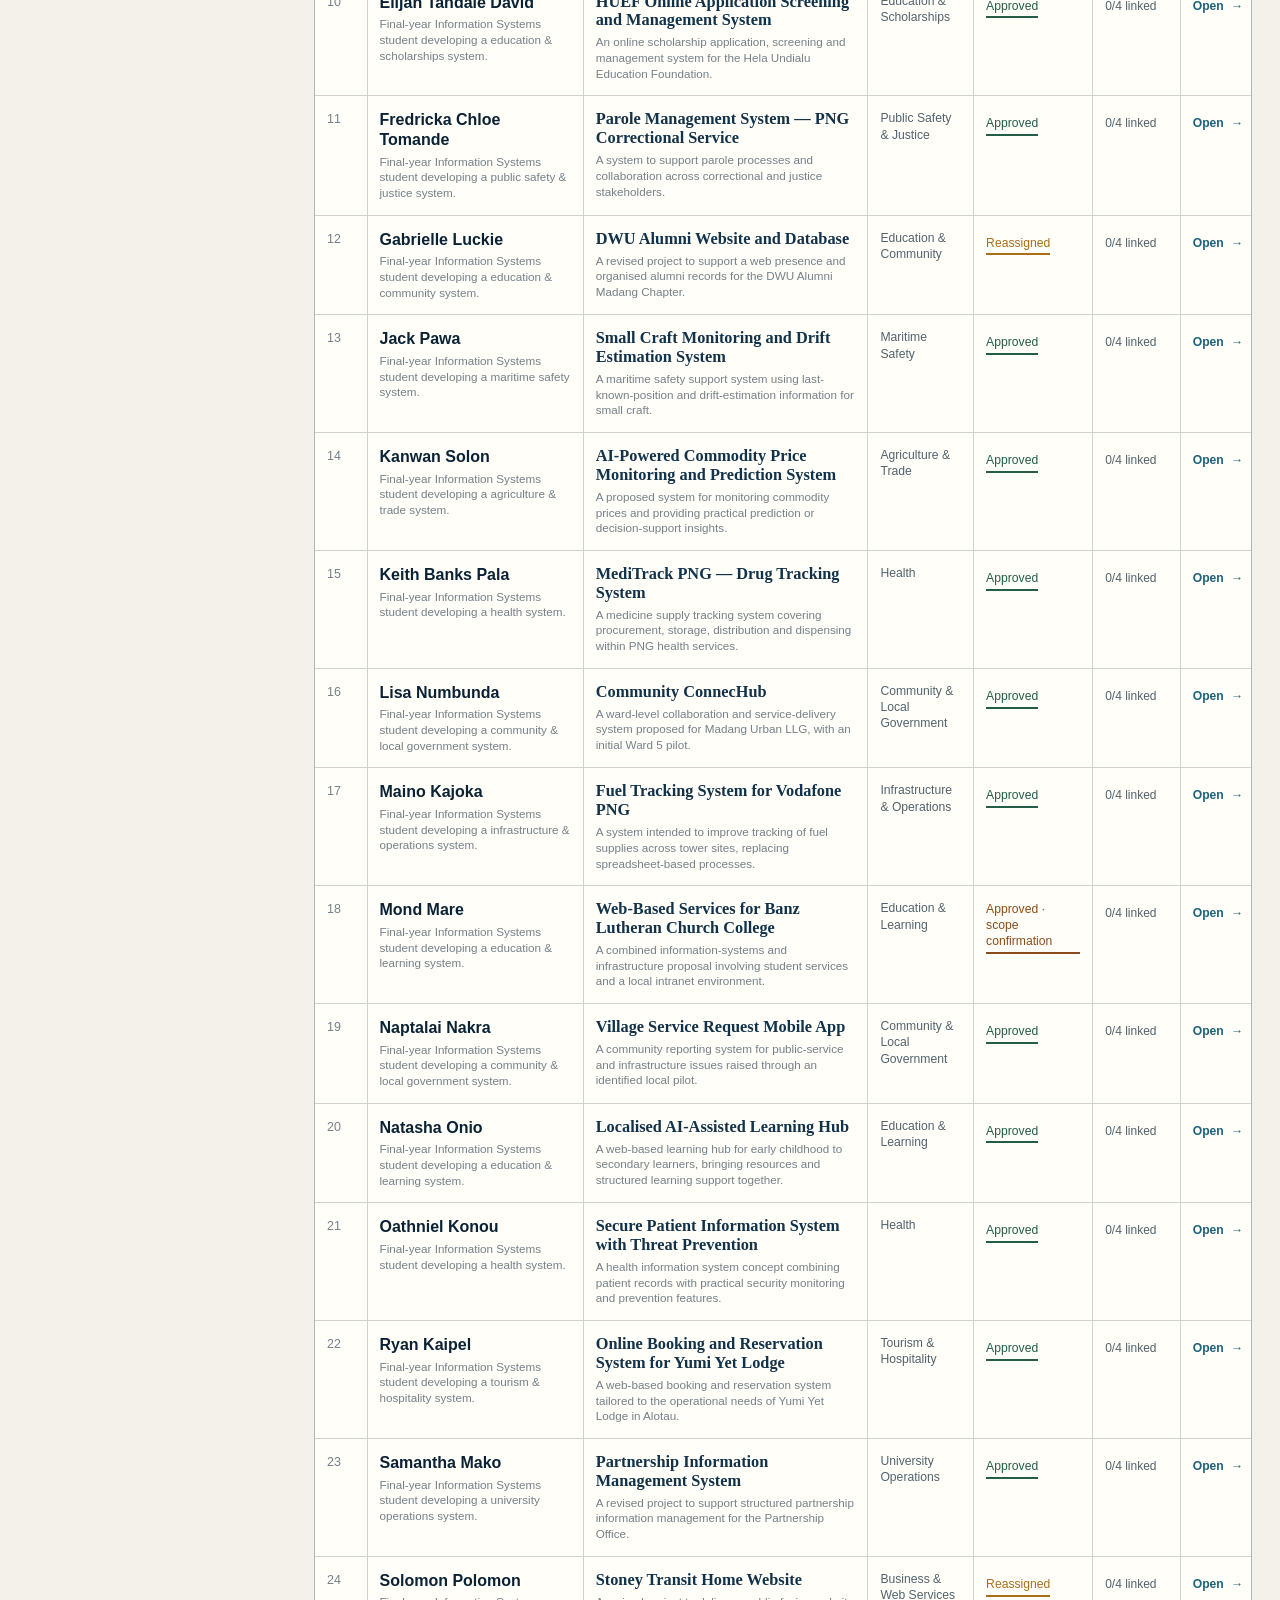
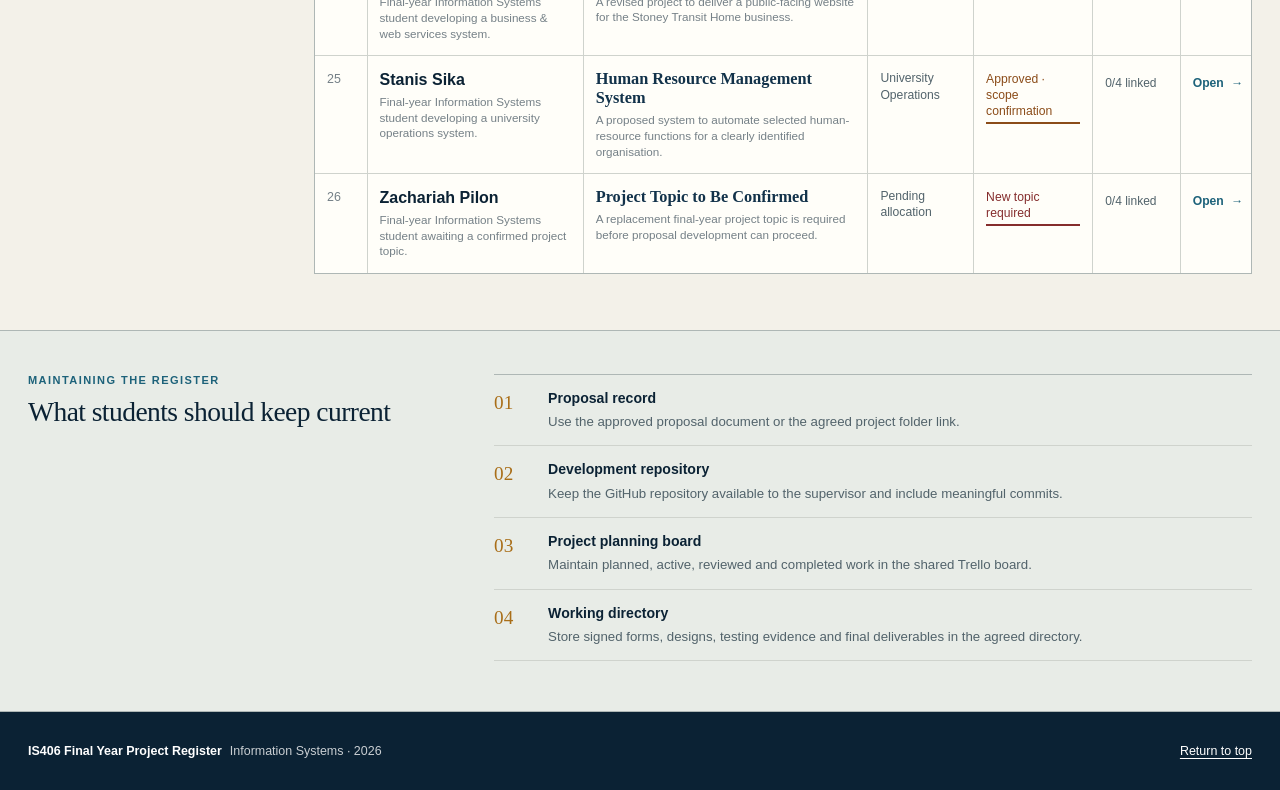
==== commit 05e58bba: "Add files via upload" ====
--- a/index.html
+++ b/index.html
@@ -362,6 +362,10 @@
             </section>
             <p id="formMessage" class="form-note" role="status" hidden></p>
           </form>
+          <div class="workspace-public-action" id="workspacePublicAction" hidden>
+            <p>The register has been updated in this browser.</p>
+            <button id="showPublicRecordButton" class="secondary-button" type="button">View updated record in main register</button>
+          </div>
         </section>
       </div>
     </section>
--- a/assets/styles.css
+++ b/assets/styles.css
@@ -353,3 +353,44 @@
 @media print {
   .supervisor-dialog { display: none !important; }
 }
+
+/* Controlled record removal within the supervisor workspace */
+.danger-button {
+  min-height: 38px;
+  padding: 8px 12px;
+  color: #8f2e2b;
+  background: transparent;
+  border: 1px solid #a44944;
+  border-radius: var(--radius);
+  font-size: .78rem;
+  font-weight: 750;
+}
+.danger-button:hover { color: #fff; background: #913b36; border-color: #913b36; }
+.danger-button:disabled { opacity: .55; cursor: not-allowed; }
+.delete-confirmation {
+  margin-top: 4px;
+  padding: 17px;
+  background: #fbf5f2;
+  border: 1px solid #d8aaa5;
+  border-left: 4px solid #9b413c;
+}
+.delete-confirmation-kicker {
+  margin: 0 0 5px;
+  color: #8f2e2b;
+  font-size: .68rem;
+  font-weight: 750;
+  letter-spacing: .08em;
+  text-transform: uppercase;
+}
+.delete-confirmation h4 { margin: 0 0 8px; color: #742a27; font-family: Georgia, "Times New Roman", serif; font-size: 1.1rem; font-weight: 600; }
+.delete-confirmation > p:not(.delete-confirmation-kicker):not(.field-help) { margin: 0 0 13px; color: #61413e; font-size: .82rem; line-height: 1.5; }
+.delete-confirmation label { margin-bottom: 6px; color: #5a3432; font-size: .76rem; font-weight: 700; letter-spacing: .03em; }
+.delete-confirmation-actions { display: grid; grid-template-columns: minmax(130px, .7fr) auto auto; gap: 10px; align-items: center; }
+.delete-confirmation-actions input { min-height: 38px; padding: 8px 10px; color: var(--ink); background: #fff; border: 1px solid #b78682; border-radius: var(--radius); outline: 0; }
+.delete-confirmation-actions input:focus { outline: 2px solid rgba(143,46,43,.25); outline-offset: 2px; border-color: #8f2e2b; }
+.delete-confirmation .field-help { margin: 10px 0 0; color: #7a5a56; }
+
+@media (max-width: 720px) {
+  .form-actions { flex-wrap: wrap; }
+  .delete-confirmation-actions { grid-template-columns: 1fr; align-items: stretch; }
+}
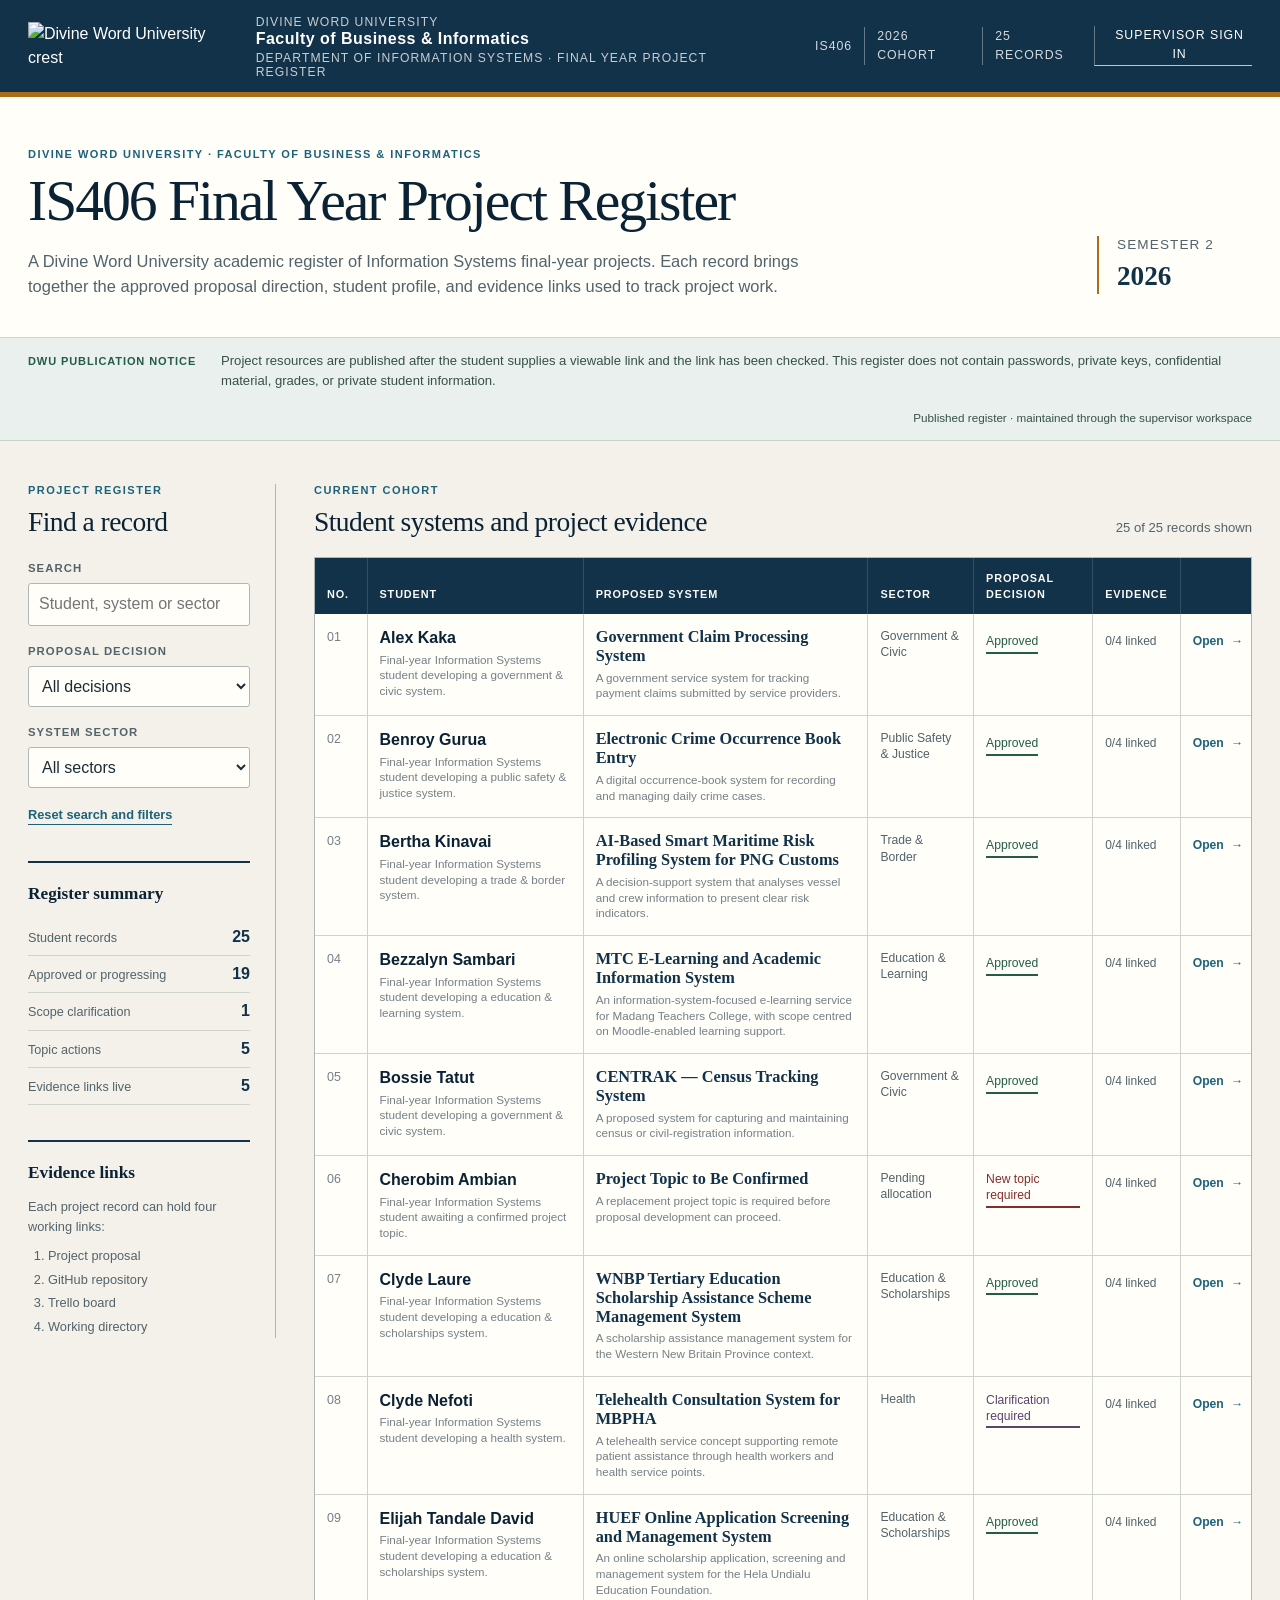
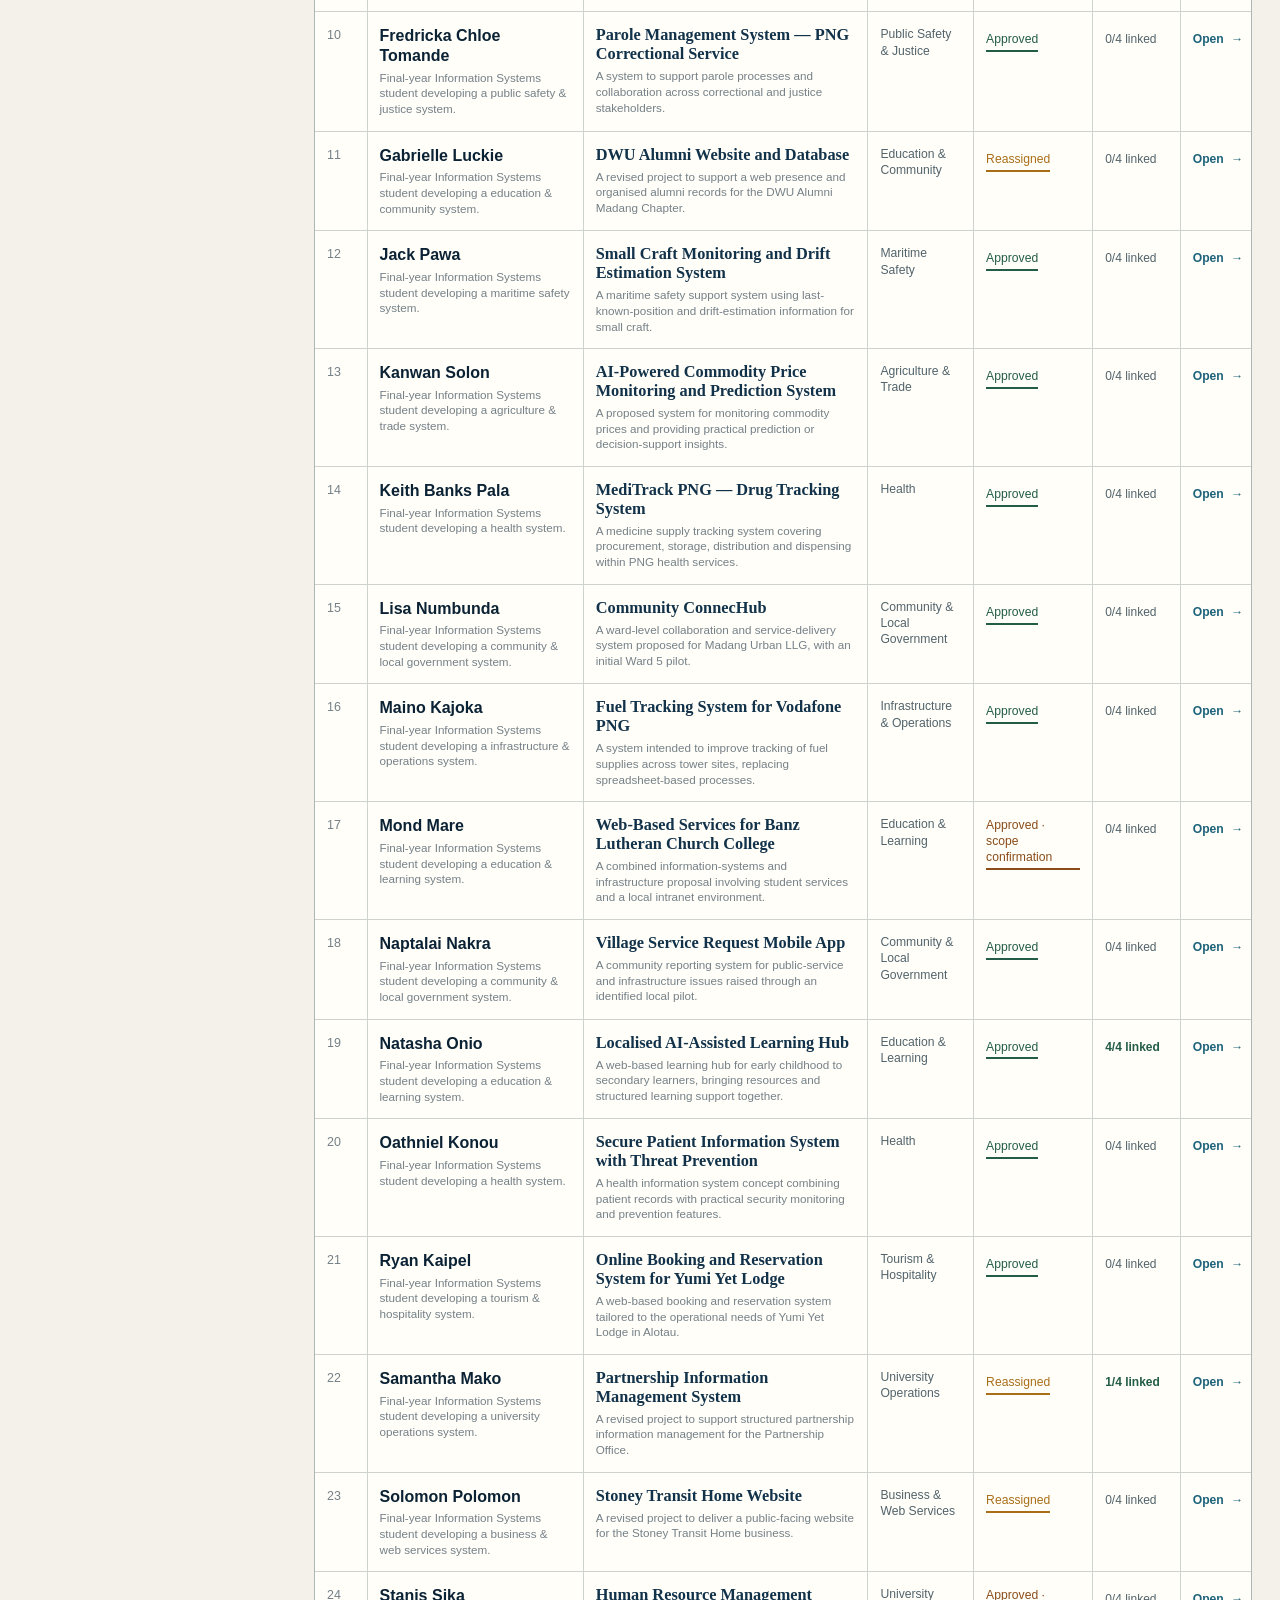
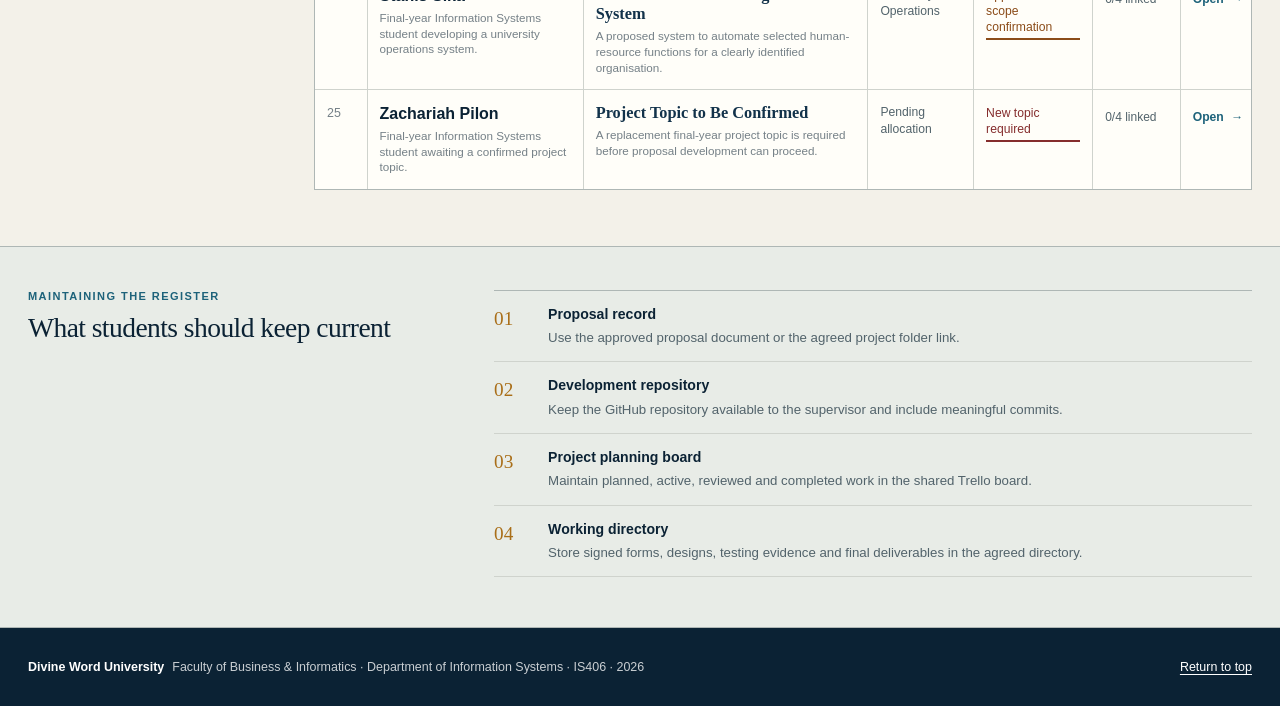
==== commit 700fdc0e: "Add files via upload" ====
--- a/index.html
+++ b/index.html
@@ -4,8 +4,8 @@
   <meta charset="utf-8">
   <meta name="viewport" content="width=device-width, initial-scale=1">
   <meta name="description" content="IS406 Final Year Project Register — student project proposals, repositories, project boards and working directories.">
-  <meta name="theme-color" content="#12324a">
-  <title>IS406 Final Year Project Register | 2026</title>
+  <meta name="theme-color" content="#006b3c">
+  <title>IS406 Final Year Project Register | Divine Word University</title>
   <link rel="stylesheet" href="assets/styles.css">
 </head>
 <body>
@@ -13,11 +13,12 @@
 
   <header class="masthead" id="top">
     <div class="page-width masthead-inner">
-      <a class="institution-mark" href="#top" aria-label="IS406 Final Year Project Register home">
-        <span class="mark-monogram" aria-hidden="true">IS</span>
+      <a class="institution-mark" href="#top" aria-label="Divine Word University IS406 Final Year Project Register home">
+        <img class="dwu-crest" src="assets/images/dwu-logo.png" alt="Divine Word University crest">
         <span class="mark-text">
-          <strong>Information Systems</strong>
-          <span>Final Year Project Register</span>
+          <span class="university-name">Divine Word University</span>
+          <strong>Faculty of Business &amp; Informatics</strong>
+          <span>Department of Information Systems · Final Year Project Register</span>
         </span>
       </a>
       <div class="masthead-meta" aria-label="Register information">
@@ -32,11 +33,11 @@
   <main>
     <section class="register-heading" aria-labelledby="page-title">
       <div class="page-width">
-        <p class="kicker">Academic project records</p>
+        <p class="kicker">Divine Word University · Faculty of Business &amp; Informatics</p>
         <div class="heading-line">
           <div>
-            <h1 id="page-title">Final Year Project Register</h1>
-            <p class="intro">A working directory of IS406 student systems. Each record brings together the approved proposal direction, student profile, and the evidence links used to track project work.</p>
+            <h1 id="page-title">IS406 Final Year Project Register</h1>
+            <p class="intro">A Divine Word University academic register of Information Systems final-year projects. Each record brings together the approved proposal direction, student profile, and evidence links used to track project work.</p>
           </div>
           <p class="register-period">Semester 2<br><strong>2026</strong></p>
         </div>
@@ -45,8 +46,8 @@
 
     <section class="register-notice" aria-label="Publication notice">
       <div class="page-width notice-inner">
-        <strong>Publication notice</strong>
-        <p>Project resources are published after the student supplies a viewable link and the link has been checked. This register does not contain passwords, private keys, or confidential material.</p>
+        <strong>DWU publication notice</strong>
+        <p>Project resources are published after the student supplies a viewable link and the link has been checked. This register does not contain passwords, private keys, confidential material, grades, or private student information.</p>
         <span id="registerDataStatus" class="register-data-status" aria-live="polite">Published register</span>
       </div>
     </section>
@@ -159,14 +160,14 @@
 
   <footer class="site-footer">
     <div class="page-width footer-inner">
-      <p><strong>IS406 Final Year Project Register</strong><span>Information Systems · 2026</span></p>
+      <p><strong>Divine Word University</strong><span>Faculty of Business &amp; Informatics · Department of Information Systems · IS406 · 2026</span></p>
       <a href="#top">Return to top</a>
     </div>
   </footer>
 
   <dialog id="projectDialog" class="record-dialog" aria-labelledby="dialogTitle">
     <div class="dialog-bar">
-      <p>IS406 project record</p>
+      <p>Divine Word University · IS406 project record</p>
       <button id="closeDialog" type="button" aria-label="Close project record">Close</button>
     </div>
     <div id="dialogContent"></div>
@@ -177,7 +178,7 @@
   <dialog id="supervisorDialog" class="supervisor-dialog" aria-labelledby="supervisorDialogTitle">
     <div class="workspace-dialog-bar">
       <div>
-        <p class="workspace-label">IS406 controlled record maintenance</p>
+        <p class="workspace-label">Divine Word University · controlled record maintenance</p>
         <h2 id="supervisorDialogTitle">Supervisor workspace</h2>
       </div>
       <div class="workspace-dialog-actions">
--- a/assets/styles.css
+++ b/assets/styles.css
@@ -394,3 +394,26 @@
   .form-actions { flex-wrap: wrap; }
   .delete-confirmation-actions { grid-template-columns: 1fr; align-items: stretch; }
 }
+
+
+/* Immediate public-register hand-off after a supervisor commit. */
+.workspace-public-action {
+  display: flex;
+  align-items: center;
+  justify-content: space-between;
+  gap: 1rem;
+  margin-top: 1rem;
+  padding-top: 1rem;
+  border-top: 1px solid var(--line, #c7cecb);
+}
+.workspace-public-action p {
+  margin: 0;
+  color: var(--muted, #586975);
+  font-size: .94rem;
+}
+@media (max-width: 720px) {
+  .workspace-public-action {
+    align-items: flex-start;
+    flex-direction: column;
+  }
+}
